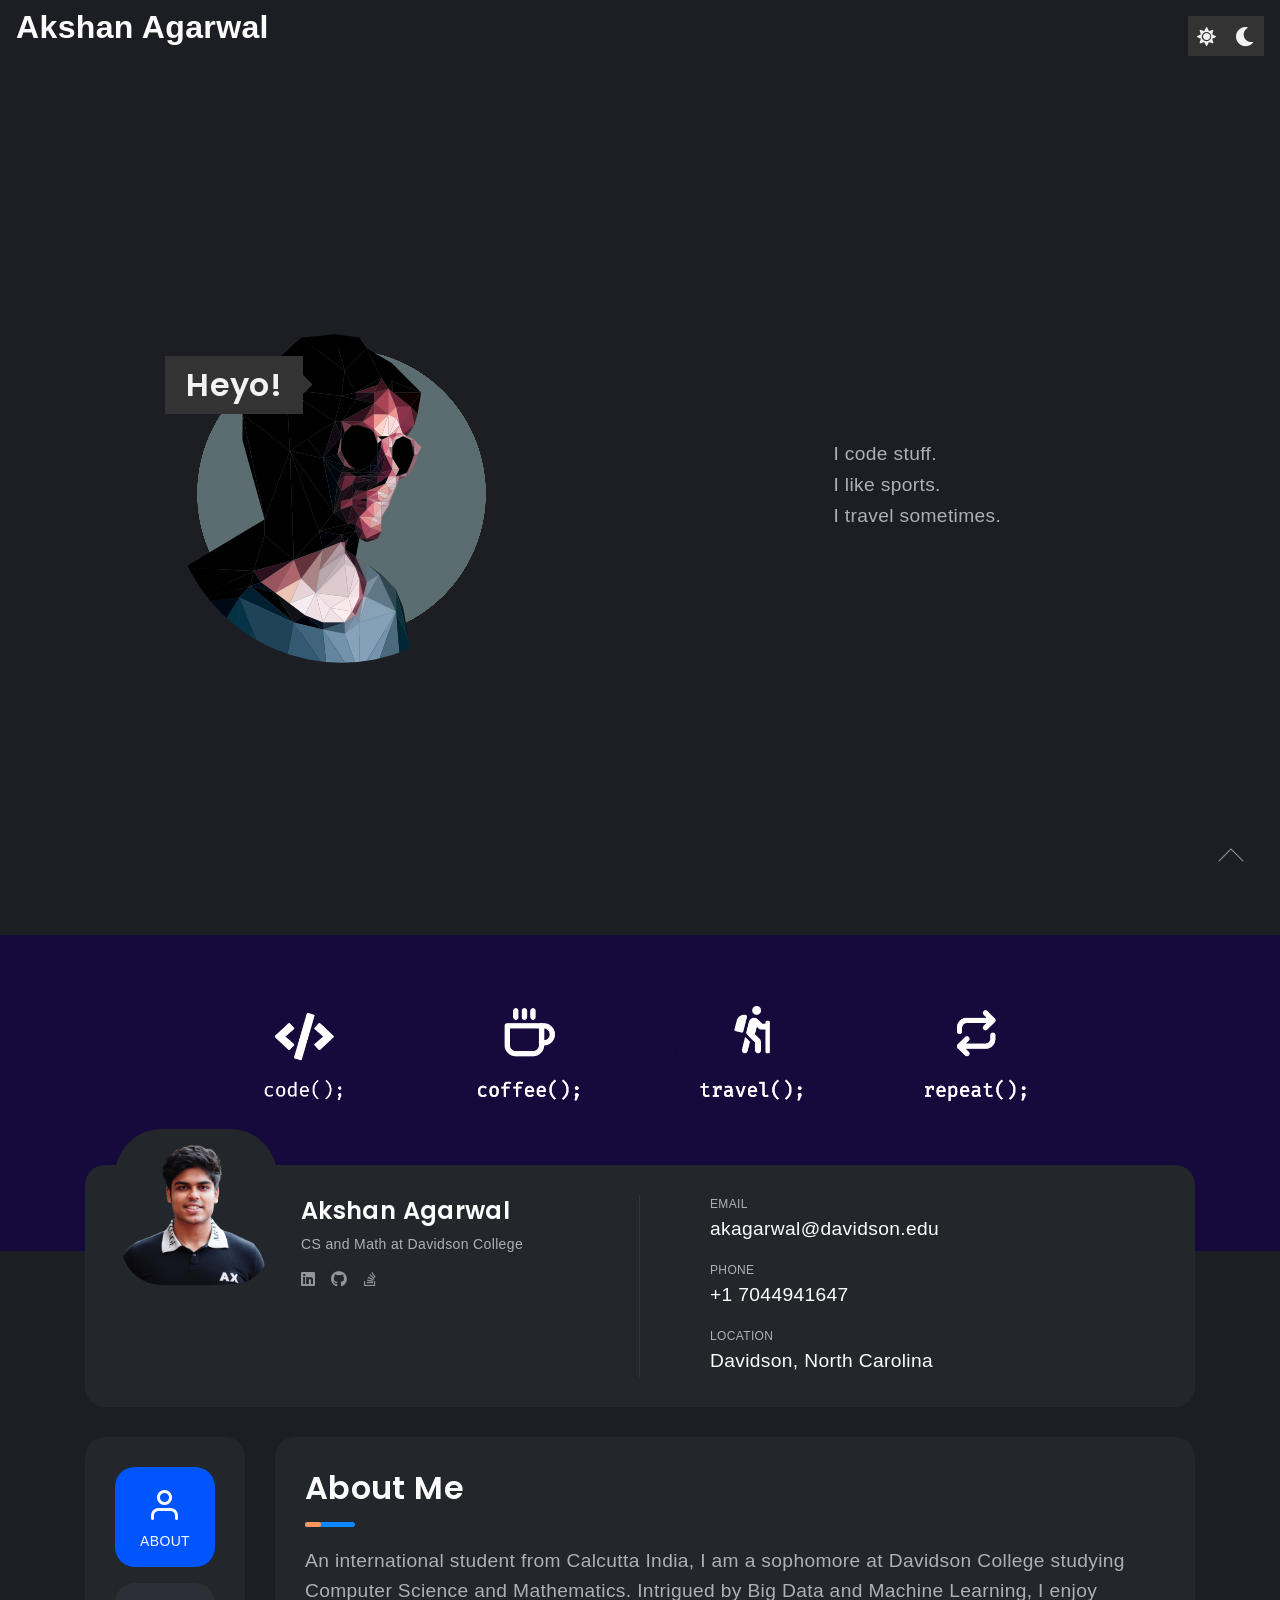
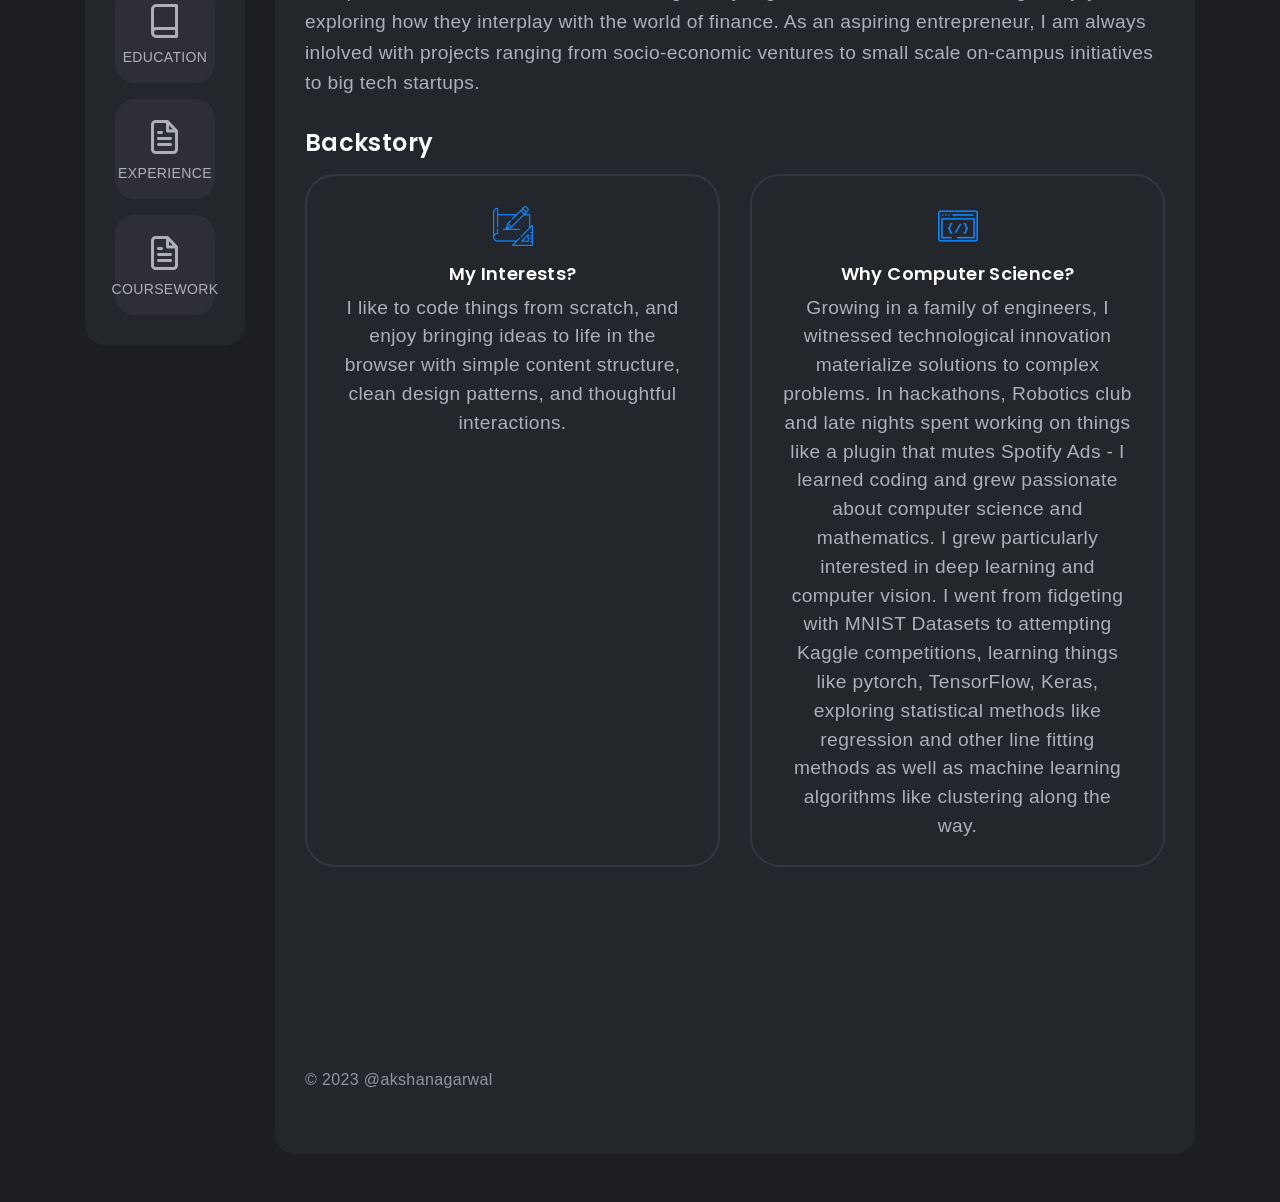
==== index.html @ 9bb59d80 "website" ====
<!DOCTYPE html>
<html lang="en">

<head>
	<!-- Meta Data -->
	<meta charset="UTF-8">
	<meta content="text/html; charset=UTF-8" http-equiv="Content-Type">
	<meta http-equiv="X-UA-Compatible" content="IE=edge,chrome=1">
	<meta name="viewport" content="width=device-width, initial-scale=1, shrink-to-fit=no">
	<meta name="author" content="akshan" />
	<meta name="description" content="Akshan Agarwal"> 
	
	<!-- Twitter Cards -->
	<meta name="twitter:card" content="Akshan Agarwal">
	<!-- <meta name="twitter:image" content="assets/img/logo/logo.png"> -->
	<meta name="twitter:title" content="Akshan Agarwal">
	<meta name="twitter:site" content="@akshan">
	<meta name="twitter:creator" content="@akshan"> 
	
	<!-- Open Graph data -->
	<!-- <meta property="og:locale" content="en_US">
	<meta property="og:type" content="Portfolio">
	<meta property="og:title" content="Nayeem Hossain - Full Stack Software Engineer - Laravel | ReactJs | React Native">
	<meta property="og:url" content="https://nayeemdev.github.io/">
	<meta property="og:site_name" content="Md Nayeem Hossain">
	<meta property="og:image" content="assets/img/logo/logo.png">
	 -->

	<!-- Title -->
	<title>Akshan Agarwal</title>

	<!-- Favicons -->
	<link rel="apple-touch-icon" sizes="180x180" href="assets/img/favicons/apple-touch-icon.png">
	<link rel="icon" type="image/png" sizes="32x32" href="assets/img/favicons/favicon-32x32.png">
	<link rel="icon" type="image/png" sizes="16x16" href="assets/img/favicons/favicon-16x16.png">
	<link rel="manifest" href="assets/img/favicons/site.webmanifest">
	<link rel="mask-icon" href="assets/img/favicons/safari-pinned-tab.svg" color="#5bbad5">

	<!-- Styles -->
	<link rel="stylesheet" type="text/css" href="assets/styles/style.css" />
	<link rel="stylesheet" href="https://cdnjs.cloudflare.com/ajax/libs/font-awesome/5.8.0/css/all.min.css">
	<link rel="stylesheet" type="text/css" href="//fonts.googleapis.com/css?family=Abril+Fatface" />
</head>

<body>

	<!-- Preloader -->
	<div class="preloader">
		<div class="preloader__wrap">
			<div class="circle-pulse">
				<div class="circle-pulse__1"></div>
				<div class="circle-pulse__2"></div>
			</div>
			<div class="preloader__progress"><span></span></div>
		</div>
	</div>

	<main class="main">
		<!-- Dark/Light Toggle -->
		<div class="dark-light m-3">
			<div class="btn-group" role="group">
				<button data-toggle="tooltip" title="Switch to Light Mode" type="button" class="togglebtn toggle-btn light"><i class="fas fa-sun"></i></button>
				<button data-toggle="tooltip" title="Switch to Dark Mode" type="button" class="togglebtn toggle-btn dark"><i class="fas fa-moon"></i></button>
			  </div>
		</div>
		<div>
		<a href="#content" class="skiplink">skip to content</a>
            <a href="/" class="main-header__title">
                <h1 class="main-header__h1">Akshan Agarwal</h1>
            </a>
		</div>

		<header class="presentation__head">
			
			<div class="presentation__image">
			<h2 class="is--fancyfont presentation__greeting">Heyo!</h2>
				<svg viewBox="0 0 1682 1671" xmlns="http://www.w3.org/2000/svg" id="profile">
					<defs></defs>
					<defs>
						<clipPath id="clip-path">
							<circle cx="840.8" cy="828.8" fill="none" r="840.8"></circle>
						</clipPath></defs><g clip-path="url(#clip-path)">
							<path d="M805 51l123 16 36 53-159-69zM805 51l159 69-108 111-51-180z"></path><path d="M805 51L640 68l216 163-51-180zM856 231l54 106 54-217-108 111zM910 337l126-72-72-145-54 217z"></path><path d="M1036 265l53-72-125-73 72 145zM1036 265l53 17v-89l-53 72zM1089 282l-17 37-36-54 53 17z"></path><path d="M1072 319l21 18-4-55-17 37z" fill="#160000"></path><path d="M1093 337h140l-144-55 4 55z"></path><path d="M1233 337l-144-144v89l144 55z"></path><path d="M1233 337l-52 71-88-71h140z" fill="#100"></path><path d="M1181 408l34 36 18-107-52 71z" fill="#0c0000"></path><path d="M1036 265l-35 72 71-18-36-54z" fill="#3a161e"></path><path d="M1036 265l-17 36-109 36 126-72z" class="cls-7"></path><path d="M1019 301l-18 36h-91l109-36z" fill="#4c1b29"></path><path d="M1001 337l-87 36-4-36h91z" fill="#1d0a15"></path><path d="M914 373l87 18v-54l-87 36z" fill="#160911"></path><path d="M1001 391l71-72-71 18v54z" fill="#622230"></path><path d="M1001 391l71-72v127l-71-55z" fill="#a94356"></path><path d="M1072 319v127l37-38-37-89z" fill="#cd606e"></path><path d="M1072 319l37 89h72l-109-89z" fill="#6a2336"></path><path d="M1181 408l18 91 16-55-34-36z" fill="#461e28"></path><path d="M1181 408l-54 91h72l-18-91z" fill="#853246"></path><path d="M1181 408h-72l18 91 54-91z" fill="#8d3248"></path><path d="M1109 408v56l18 35-18-91z" fill="#f19c9d"></path><path d="M1109 408l-37 38 37 18v-56z" fill="#f49491"></path><path d="M1001 391l-87-18-74 107 161-89zM914 373l-74-18 70-18 4 36z"></path><path d="M910 337l-54-106-16 124 70-18zM914 373l-74-18v125l74-107zM840 355l-32 126 32-1V355z"></path><path d="M808 481l32 72v-73l-32 1z" fill="#05060c"></path><path d="M640 68l-71 253 287-90L640 68zM569 321l287-90-16 124-271-34z"></path><path d="M569 321l271 34-32 126-239-160z"></path><path d="M569 321l17 304 222-144-239-160zM569 321l-180-20L640 68l-71 253z"></path><path d="M569 321L353 445l36-144 180 20zM569 321L353 445l233 180-17-304zM586 625l163 36-76-93-87 57z"></path><path d="M749 661l-76-93 135-87-59 180z"></path><path d="M749 661l91-108-32-72-59 180z" fill="#120913"></path><path d="M749 661l71-18 20-90-91 108z" class="cls-22"></path><path d="M353 445l108 518 125-338-233-180z"></path><path d="M353 445l-1 127 109 391-108-518zM586 625l-125 416v-78l125-338zM586 625l19 538-144-122 125-416z"></path><path d="M586 625l144 396-125 142-19-538z"></path><path d="M586 625l216 306-72 90-144-396z"></path><path d="M586 625l216 306-53-270-163-36z"></path><path d="M749 661l53 270 18-146-71-124z" fill="#00070c"></path><path d="M749 661l71 124 20-53-91-71z" fill="#00070d"></path><path d="M749 661l91 71 14-35-105-36z" fill="#00050a"></path><path d="M749 661l105 36-34-54-71 18z" fill="#00030a"></path><path d="M461 1041L64 1201l397-238v78zM461 1041L64 1201l343 16 54-176z"></path><path d="M461 1041l144 122-198 54 54-176zM407 1217L64 1381v-180l343 16z"></path><path d="M802 931l70 53-35-71-35 18z" fill="#0a0a10"></path><path d="M802 931l70 53-142 37 72-90z"></path><path d="M730 1021l110 18 32-55-142 37z" class="cls-7"></path><path d="M840 1039l-91 71-19-89 110 18z" fill="#000105"></path><path d="M749 1110l-19-89-125 142 144-53z" class="cls-22"></path><path d="M749 1110l88-34 3-37-91 71z" fill="#160a13"></path><path d="M837 1076l19-1-16-36-3 37z" fill="#150912"></path><path d="M856 1075l18-18-34-18 16 36z" fill="#00030c"></path><path d="M874 1057l36-36-70 18 34 18z" class="cls-32"></path><path d="M840 1039l70-18-38-37-32 55z" class="cls-32"></path><path d="M874 1057l-17 53-1-35 18-18z" fill="#421928"></path><path d="M874 1057l-17 53 71-53h-54zM874 1057l36-36 18 36h-54z" class="cls-34"></path><path d="M928 1057l-17 90-54-37 71-53z" class="cls-22"></path><path d="M802 931l91-144-54 36-37 108z" fill="#1f0f18"></path><path d="M802 931l37-108-19-38-18 146z" fill="#0e0d11"></path><path d="M802 931l36-57-1 39-35 18z" fill="#1b0f17"></path><path d="M1001 391l-54 90-107-1 161-89z" fill="#2f121d"></path><path d="M1001 391l71 55-72-1 1-54z" fill="#8b3446"></path><path d="M1001 391l-1 54-53 36 54-90z" fill="#6b2936"></path><path d="M947 481l-107-1 52 19 55-18z" fill="#4f1a29"></path><path d="M947 481l53 36v-72l-53 36z" fill="#bb5063"></path><path d="M1000 445l72 1-72 71v-72z" fill="#f49a95"></path><path d="M1072 446l37 18-36 89-1-107z" fill="#fddad5"></path><path d="M1072 446l1 107h-36l35-107z" fill="#fde3e2"></path><path d="M1072 446l-35 107-37-36 72-71z" fill="#fdd2c9"></path><path d="M1109 464l-36 89 54-54-18-35z" fill="#fde0e3"></path><path d="M1127 499l17 43-36-6 19-37z" fill="#f7c0c1"></path><path d="M1127 499l-19 37-35 17 54-54z" fill="#efadb6"></path><path d="M1127 499l17 43 55-43h-72z" fill="#7f2b44"></path><path d="M1199 499l-36 54-19-11 55-43z" fill="#501f2c"></path><path d="M1108 536l36 6-36 11v-17z" fill="#d77785"></path><path d="M1108 536v17h-35l35-17z" fill="#ac3f5d"></path><path d="M1108 553h55l-19-11-36 11z" fill="#e7a7ae"></path><path d="M1163 553l16 17-35-17h19z" fill="#c08490"></path><path d="M1144 553l-35 18-1-18h36z" fill="#e6bcc1"></path><path d="M1108 553l-18 18h19l-1-18z" fill="#ecacb7"></path><path d="M1108 553l-18 18-17-18h35z" fill="#cc5473"></path><path d="M1073 553v53l17-35-17-18z" fill="#eeb1ba"></path><path d="M1073 553v53l-36-35 36-18z" fill="#d78b94"></path><path d="M1073 553h-36v18l36-18zM1037 553v18l-19-18h19z" class="cls-61"></path><path d="M1037 553h-19l-18-36 37 36z" fill="#de818d"></path><path d="M1018 553l-18-18v-18l18 36z" fill="#bc566b"></path><path d="M1018 553v36l-18-54 18 18z" fill="#994657"></path><path d="M1000 535v-18h-18l18 18z" fill="#883045"></path><path d="M982 517l-35-36 53 36h-18z" fill="#a73d57"></path><path d="M982 517l-54-18 19-18 35 36z" fill="#6d273a"></path><path d="M947 481l-55 18h36l19-18z" fill="#632334"></path><path d="M892 499l-36 37-16-56 52 19z" fill="#713845"></path><path d="M840 480l16 56-16 17v-73z" class="cls-70"></path><path d="M840 553l-2 71-18 19 20-90z" fill="#7a4f5b"></path><path d="M840 553l16-17-17 52 1-35z" class="cls-70"></path><path d="M838 624l18 37-36-18 18-19z" fill="#4b2b38"></path><path d="M856 661l-2 36-34-54 36 18z" fill="#51303b"></path><path d="M856 661l-2 36 39 18-37-54z" fill="#7f424e"></path><path d="M893 715h55l-37 18-18-18z" fill="#0c0711"></path><path d="M893 715h16l-30-20 14 20z" fill="#421f27"></path><path d="M893 715l-53 17 14-35 39 18z" fill="#0d0911"></path><path d="M840 732l71 1-18-18-53 17z" class="cls-34"></path><path d="M948 715l34 18h-71l37-18z" class="cls-78"></path><path d="M948 715l34-18v36l-34-18z" class="cls-78"></path><path d="M982 733l36-35-36-1v36z" fill="#00050f"></path><path d="M982 697l36-54v55l-36-1z" fill="#00050d"></path><path d="M1018 643l18-35-18 90v-55z" fill="#1b0d1a"></path><path d="M1018 643v-54l18 19-18 35z" class="cls-82"></path><path d="M1036 608l1-37-19 18 18 19z" class="cls-82"></path><path d="M1018 589l19-18-19-18v36z" fill="#e3b6bb"></path><path d="M1037 571l18 73-19-36 1-37z" fill="#9a3456"></path><path d="M1037 571l36 35-18 38-18-73z" fill="#de7186"></path><path d="M1055 644l-19-36-18 90 37-54z" fill="#321124"></path><path d="M1073 606l18 2-1-37-17 35z" fill="#f4d5da"></path><path d="M1091 608l18-37h-19l1 37z" fill="#bf9ea4"></path><path d="M1091 608v53l-18-55 18 2z" fill="#95757b"></path><path d="M1073 606l18 55-36-17 18-38z" fill="#ec9da6"></path><path d="M1055 644l36 17-1 55-35-72z" fill="#c65a75"></path><path d="M1055 644l35 72-54 17 19-89z" fill="#401228"></path><path d="M1055 644l-37 54 18 35 19-89z" fill="#1a0d1a"></path><path d="M1018 698l18 35h-54l36-35z" fill="#180d1a"></path><path d="M1091 661l35 55h-36l1-55z" fill="#deacac"></path><path d="M1126 716l-18 34-18-34h36z" fill="#ca9fa2"></path><path d="M1090 716l18 34h-36l18-34z" fill="#ce697e"></path><path d="M1090 716l-18 34-36-17 54-17z" fill="#5e1a35"></path><path d="M1108 750l18 1 35-18-53 17z" fill="#5d3a41"></path><path d="M1126 751h36l-1-18-35 18z" fill="#ac7e88"></path><path d="M1126 751l-18 54v-55l18 1z" fill="#b88490"></path><path d="M1126 751l-6 18 42-18h-36z" fill="#7a4455"></path><path d="M1161 733l18-37-17 55-1-18z" fill="#844e5b"></path><path d="M1162 751l36-54-19-1-17 55z" fill="#986371"></path><path d="M1179 696l37-53-18 54-19-1z" fill="#9e6574"></path><path d="M1179 696l37-53h-18l-19 53z" fill="#985967"></path><path d="M1216 643l18-35-35-37 17 72z" fill="#b1808b"></path><path d="M1216 643h-18l1-72 17 72z" fill="#bf8591"></path><path d="M1198 643v-36l-19-37 19 73z" fill="#46272d"></path><path d="M1198 607l1-36-20-1 19 37z" fill="#a66472"></path><path d="M1179 570l20 1-36-18 16 17z" fill="#ca8f95"></path><path d="M1072 750l-54 1 18-18 36 17z" fill="#3e1127"></path><path d="M1036 733l-125 18-34-18h159z"></path><path d="M911 751h107l-36 18-71-18z" fill="#120c17"></path><path d="M911 751h107l18-18-125 18z" fill="#1f0f1b"></path><path d="M877 733l-57 52 20-53 37 1z" fill="#28111d"></path><path d="M857 751h54l-34-18-20 18z" fill="#441827"></path><path d="M857 751l36 36 18-36h-54z" fill="#70273b"></path><path d="M857 751l36 36-54 36 18-72z" fill="#672635"></path><path d="M857 751l-18 72-19-38 37-34z" fill="#381621"></path><path d="M893 787l89-18-71-18-18 36z" fill="#30121f"></path><path d="M893 787l18 34 71-52-89 18z" fill="#110a12"></path><path d="M911 821l-18-34v72l18-38z" fill="#0f0911"></path><path d="M893 787v72l-55 15 55-87z" fill="#1b0c16"></path><path d="M893 859l72-36-54-2-18 38z" fill="#441d26"></path><path d="M911 821l54 2 17-54-71 52z" fill="#0c0a10"></path><path d="M982 769l36 18-53 36 17-54z" fill="#180d16"></path><path d="M982 769l36-18v36l-36-18z" fill="#160c17"></path><path d="M1018 751v36l54-37-54 1z" fill="#591b34"></path><path d="M1072 750h36l-53 37 17-37z" fill="#e7b5ba"></path><path d="M1072 750l-54 37h37l17-37zM1055 787l-90 36 53-36h37z" class="cls-130"></path><path d="M1055 787h53v-37l-53 37z" fill="#e3ccd0"></path><path d="M1055 787l17 18 36-18h-53z" fill="#e2c2c2"></path><path d="M1072 805l36-18v18h-36z" fill="#d5bcc2"></path><path d="M1072 805l-54 18 37-36 17 18z" fill="#ebab9f"></path><path d="M1018 823h-53l90-36-37 36z" fill="#ae5b63"></path><path d="M1108 805l-35 71-18-17 53-54z" fill="#ccacad"></path><path d="M1108 805l-35 89v-18l35-71z" fill="#a57680"></path><path d="M1108 805l-19 19-17-19h36z" fill="#d4b8bc"></path><path d="M1089 824l-17 18v-37l17 19z" fill="#ce8b8f"></path><path d="M1072 842l-54-19 54-18v37z" fill="#e2a6a2"></path><path d="M1072 842l-54-19v18l54 1z" fill="#ecd3d2"></path><path d="M1072 842l-17 17-37-18 54 1z" fill="#e3c4c2"></path><path d="M1018 841v18h37l-37-18z" fill="#e29d9d"></path><path d="M1018 841l-53 18 53-36v18z" fill="#d46d7d"></path><path d="M1018 841l-53 18h53v-18z" fill="#c04d6a"></path><path d="M1018 823l-53 36v-36h53z" fill="#9d3c51"></path><path d="M965 859h-72l72-36v36z" fill="#632434"></path><path d="M965 859l-1 18h36l-35-18z" fill="#a3465f"></path><path d="M964 877l-71-18v36l71-18z" fill="#4d192a"></path><path d="M964 877l-45-11 46-7-1 18z" fill="#160513"></path><path d="M965 859l-46 7-26-7h72z" fill="#4f1a2b"></path><path d="M1055 859l18 17h-37l19-17z" fill="#d5a8a6"></path><path d="M1036 876l-18-17h37l-19 17z" fill="#dea4a4"></path><path d="M1036 876l-71-17h53l18 17z" fill="#c1617b"></path><path d="M1000 877l36-1 1 19-37-18z" fill="#e3cdd0"></path><path d="M1000 877l36-1-71-17 35 18z" fill="#d08793"></path><path d="M1037 895l36-19h-37l1 19z" fill="#d4bcc1"></path><path d="M1037 895l36-1v-18l-36 19z" fill="#c9aeb5"></path><path d="M893 859v36l-56 18 56-54z" fill="#873446"></path><path d="M893 859l-55 15-1 39 56-54z" fill="#6c2739"></path><path d="M837 913l35 71 21-89-56 18z" fill="#1f0e18"></path><path d="M893 895l71 19v-37l-71 18z" fill="#3b1223"></path><path d="M964 914l36-37h-36v37z" fill="#a1405a"></path><path d="M964 914l37 36-1-73-36 37z" fill="#e18189"></path><path d="M1000 877l37 18-36 55-1-73z" fill="#e7aba7"></path><path d="M1037 895v56l36-57-36 1z" fill="#c2a2a8"></path><path d="M1037 895v56l-36-1 36-55z" fill="#ddbcbb"></path><path d="M1001 950l36 1-1 34-35-35z" fill="#cba8ae"></path><path d="M1036 985l-54-18 19-17 35 35z" fill="#e1c4c9"></path><path d="M1001 950l-37-36-36 36h73z" fill="#cc6472"></path><path d="M928 950l36-36-71-19 35 55z" fill="#4c1a29"></path><path d="M928 950l-56 34 21-89 35 55z" fill="#28111b"></path><path d="M928 950l-18 38-38-4 56-34z" fill="#2d111f"></path><path d="M928 950l54 17 19-17h-73z" fill="#ea9d99"></path><path d="M928 950l54 55v-38l-54-17z" fill="#e78e90"></path><path d="M982 1005v-38l54 18-54 20z" fill="#dea3a1"></path><path d="M982 1005l54 17v-37l-54 20z" fill="#ba7176"></path><path d="M982 1005l54 17-72 35 18-52z" fill="#ad5062"></path><path d="M982 1005l-35 16-19-71 54 55z" fill="#ad465d"></path><path d="M947 1021l-19-71-18 38 37 33z" fill="#5f2034"></path><path d="M947 1021h-37v-33l37 33z" fill="#2f111f"></path><path d="M910 1021v-33l-38-4 38 37z"></path><path d="M910 1021h37l-19 36-18-36z" fill="#280f1b"></path><path d="M928 1057h36l-17-36-19 36z" fill="#501d2d"></path><path d="M964 1057l18-52-35 16 17 36z" fill="#a6455a"></path><path d="M964 1057h55l17-35-72 35z" fill="#4f1e2c"></path><path d="M964 1057v18l55-18h-55z" fill="#32111f"></path><path d="M964 1057v18l-36-18h36z" fill="#1f0a18"></path><path d="M857 1110l-20-34 19-1 1 35z" fill="#985863"></path><path d="M749 1110l-36 216-72-72 108-144z" fill="#ab8586"></path><path d="M749 1110l-108 144-36-91 144-53z" fill="#64323d"></path><path d="M407 1217l198-54-162 110-36-56z" fill="#2a111d"></path><path d="M443 1273l72 53 90-163-162 110z" fill="#98555e"></path><path d="M515 1326l90-163 36 91-126 72z" fill="#ae656c"></path><path d="M515 1326l69 52 57-124-126 72z" fill="#edc3b6"></path><path d="M584 1378l129-52-72-72-57 124z" fill="#e7d3d5"></path><path d="M584 1378l129-52-53 109-76-57z" fill="#f4ecee"></path><path d="M713 1326l19-112 124-85-143 197z" fill="#baa7ae"></path><path d="M732 1214l105-138-88 34-17 104z" fill="#8d676a"></path><path d="M732 1214l105-138 20 34-125 104z" fill="#b0999f"></path><path d="M732 1214l125-104-1 19-124 85z" fill="#ad949e"></path><path d="M857 1110l53 91-54-72 1-19z" fill="#633d4c"></path><path d="M857 1110l53 91 1-54-54-37z" fill="#271220"></path><path d="M856 1129l54 72-53-19-1-53z" fill="#d4bdc4"></path><path d="M856 1129l1 53-144 144 143-197z" fill="#c3b1b9"></path><path d="M713 1326l161 19-17-163-144 144z" fill="#ddcacf"></path><path d="M874 1345l36-144-53-19 17 163z" fill="#e3d0d6"></path><path d="M874 1345l54-91-18-53-36 144z" fill="#edd7dd"></path><path d="M910 1201l1-54 54 126-55-72z" fill="#34232d"></path><path d="M910 1201l55 72-37-19-18-53z" fill="#5f2c3c"></path><path d="M928 1254l37 19-18 72-19-91z" fill="#54293a"></path><path d="M928 1254l19 91h-19v-91z" fill="#af6275"></path><path d="M928 1254v91h-54l54-91z" fill="#f3e0e3"></path><path d="M928 1345h19l-54 72 35-72z" fill="#b26a7d"></path><path d="M947 1345l-37 90-17-18 54-72z" fill="#874256"></path><path d="M893 1417l35-72h-54l19 72z" fill="#f9e6ea"></path><path d="M893 1417l-108-18 89-54 19 72z" fill="#fbe8ec"></path><path d="M785 1399l89-54-161-19 72 73z" fill="#f1e0e4"></path><path d="M785 1399l-36 72-36-145 72 73z" fill="#f5e7eb"></path><path d="M713 1326l36 145-89-36 53-109z" fill="#efdfe3"></path><path d="M749 1471h107l-71-72-36 72z" fill="#f1e1e6"></path><path d="M856 1471l37-54-108-18 71 72z" fill="#fcedef"></path><path d="M856 1471l54-36-17-18-37 54z" fill="#ba8892"></path><path d="M660 1435l-145-109 90 145 55-36z" fill="#0f1117"></path><path d="M515 1326l-124-35 52-18 72 53z" fill="#000c17"></path><path d="M443 1273l-36-56-16 74 52-18zM391 1291l214 180-90-145-124-35z"></path><path d="M391 1291l16-74-343 164 327-90z"></path><path d="M391 1291l-56 56-271 34 327-90z" class="cls-22"></path><path d="M335 1347l270 124-214-180-56 56z" fill="#002030"></path><path d="M605 1471l144 35-89-71-55 36z" fill="#000008"></path><path d="M660 1435l89 71v-35l-89-36z" fill="#051321"></path><path d="M749 1471h107l-107 35v-35z" fill="#1d2c3d"></path><path d="M856 1471l1 55-108-20 107-35z" fill="#3d5b6e"></path><path d="M856 1471l54-36-53 91-1-55z" fill="#73899d"></path><path d="M910 1435l18 36-71 55 53-91z" fill="#7a94ab"></path><path d="M910 1435l37-90-19 126-18-36z" fill="#8b8b9c"></path><path d="M947 1345h18l-37 126 19-126z" fill="#a3aec1"></path><path d="M965 1345v-72l-18 72h18z" fill="#868593"></path><path d="M965 1273v-91l-54-35 54 126z" fill="#5d6770"></path><path d="M965 1182l144 127-74-75-70-52z" fill="#0d2d33"></path><path d="M965 1182l60 54-60 37v-91z" fill="#5b7180"></path><path d="M1025 1236l-60 109v-72l60-37z" fill="#7c8fa1"></path><path d="M1025 1236l84 181-144-72 60-109z" fill="#607788"></path><path d="M1025 1236l84 181v-108l-84-73z" fill="#2d4650"></path><path d="M1109 1309l70 280-35-191-35-89z" fill="#001e24"></path><path d="M1109 1309l70 280-70-172v-108z" fill="#0d323b"></path><path d="M1109 1417l-181 54 37-126 144 72z" fill="#87a1b6"></path><path d="M857 1526l108 305-216-325 108 20z" fill="#7392ab"></path><path d="M857 1526l70 199 1-254-71 55z" fill="#87a3bb"></path><path d="M928 1471l181-54-182 308 1-254z" fill="#85a1ba"></path><path d="M1109 1417l-144 414-38-106 182-308z" fill="#7593ad"></path><path d="M1109 1417l-144 414h179l-35-414z" fill="#4b6a7d"></path><path d="M1109 1417l70 172-35 242-35-414z" fill="#012734"></path><path d="M1179 1589v242h-35l35-242z" fill="#001118"></path><path d="M965 1831l-216-325 18 199 198 126z" fill="#63859f"></path><path d="M767 1705l-162-234 144 35 18 199z" fill="#42657e"></path><path d="M767 1705l-162-234-73 360 235-126z" fill="#345972"></path><path d="M605 1471l-73 360-197-484 270 124z" fill="#1f4359"></path><path d="M335 1347l-91 484-16-308 107-176z" fill="#053244"></path><path d="M335 1347l-91 484 154-328-63-156z" fill="#063347"></path><path d="M398 1503l134 328H244l154-328z" fill="#0c384c"></path><path d="M228 1523l107-176-271 34 164 142z" fill="#000a17"></path><path d="M228 1523l16 308-180-450 164 142z" fill="#001120"></path><path d="M64 1381l180 450H64v-450z" fill="#00101a"></path><path d="M856 536l36-37h36l54 18 18 18 18 54v54l-36 54-34 18h-39l-30-20-23-34-18-37 1-36 17-52zM1144 553l35 17 19 73-19 53-18 37-53 17 18-34-35-55v-53l18-37 35-18z" class="cls-261"></path></g>
				</svg>
			</div>
			<ul class="presentation__list">
				<li class="presentation__list-entry">I code stuff.</li>
				<li class="presentation__list-entry">I like sports.</li>
				<li class="presentation__list-entry">I travel sometimes.</li></ul>
			</header>
		

		<!-- Header Image -->
		<div class="header-image">
			<div class="js-parallax" style="background-image: url(assets/img/header_bg_1x.png);"></div>
		</div>

		<div class="container gutter-top">
			<!-- Header -->
			<header class="header box">
				<div class="header__left">
					<div class="header__photo">
						<img class="header__photo-img" src="assets/img/headshot.png" alt="Akshan Agarwal">
					</div>
					<div class="header__base-info">
						<h4 class="title titl--h4">Akshan Agarwal</h4>
						<div class="status">CS and Math at Davidson College</div>
						<ul class="header__social">
							
							<li><a target="_blank" href="https://linkedin.com/in/nayeemdev"><i class="fab fa-linkedin"></i></a></li>
							<li><a target="_blank" href="https://github.com/nayeemdev"><i class="fab fa-github"></i></a></li>
							<!-- <li><a target="_blank" href="https://medium.com/@nayeemdev"><i class="fab fa-medium"></i></a></li> -->
							<li><a target="_blank" href="https://stackoverflow.com/users/9841556"><i class="fab fa-stack-overflow"></i></a></li>
							<!-- <li><a target="_blank" href="https://hackerrank.com/nayeemdev"><i class="fab fa-hackerrank"></i></a></li> -->
						</ul>
					</div>
				</div>
				<div class="header__right">
					<ul class="header__contact">
						<li><span class="overhead">Email</span>akagarwal@davidson.edu</li>
						<li><span class="overhead">Phone</span>+1 7044941647</li>
						<li><span class="overhead">Location</span>Davidson, North Carolina </li>

					</ul>
				</div>
			</header>
			
			<div class="row sticky-parent">
				<!-- Sidebar nav -->
				<aside class="col-12 col-md-12 col-lg-2">
					<div class="sidebar box sticky-column">
						<ul class="nav js-tabs">
							<li class="nav__item"><a class="active" href="#about-tab"><i class="icon-user"></i>About</a>
							</li>
							<li class="nav__item"><a href="#education-tab"><i class="icon-book"></i>Education</a></li>
							<li class="nav__item"><a href="#experiences-tab"><i class="icon-file-text"></i>Experience</a></li>
							<li class="nav__item"><a href="lab/lab-7-multiple-views-AkshanAgarwal7882/trails-skeleton/index.html"><i class="icon-file-text"></i>Coursework</a></li>
							<!-- <li class="nav__item"><a href="#works-tab"><i class="icon-codesandbox"></i>Works</a></li> -->
							<!-- <li class="nav__item"><a href="#blog-tab"><i class="icon-book-open"></i>Projects</a></li> -->
							<!-- <a href="about.html">Go to About Page</a> -->
						</ul>
					</div>
				</aside>

				<!-- Content -->
				<div class="col-12 col-md-12 col-lg-10">
					<div class="box box-content mb-5" id="content">

						<div class="content">
							<!-- ABOUT -->
							<div id="about-tab" class="tabcontent active">
								<div class="pb-0 pb-sm-2">
									<h1 class="title title--h1 first-title title__separate">About Me</h1>
									<p> 
										An international student from Calcutta India, I am a sophomore at Davidson College studying Computer Science and Mathematics. Intrigued by Big Data and Machine Learning, I enjoy exploring how they interplay with the world of finance. As an aspiring entrepreneur, I am always inlolved with projects ranging from socio-economic ventures to small scale on-campus initiatives to big tech startups.
									</p>
									<p></p>
									</p>
								</div>

								<!-- What -->
								<div class="mt-1">
									<h2 class="title title--h3">Backstory</h2>
									<div class="row">
										<!-- Case Item -->
										<div class="col-12 col-lg-6">
											<div class="case-item">
												<img class="case-item__icon"
													src="assets/icons/design.png"
													alt="" />
												<div>
													<h3 class="title title--h4">My Interests?</h3>
													<p class="case-item__caption">I like to code things from scratch, and enjoy bringing ideas to life in the browser with simple content structure, clean design patterns, and thoughtful interactions.</p>
												</div>
											</div>
										</div>

										<!-- Case Item -->
										<div class="col-12 col-lg-6">
											<div class="case-item">
												<img class="case-item__icon"
													src="assets/icons/development.png"
													alt="" />
												<div>
													<h3 class="title title--h4">Why Computer Science?</h3>
													<p class="case-item__caption"> Growing in a family of engineers, I witnessed technological innovation materialize solutions to complex problems. In hackathons, Robotics club and late nights spent working on things like a plugin that mutes Spotify Ads - I learned coding and grew passionate about computer science and mathematics. I grew particularly interested in deep learning and computer vision. I went from fidgeting with MNIST Datasets to attempting Kaggle competitions, learning things like pytorch, TensorFlow, Keras, exploring statistical methods like regression and other line fitting methods as well as machine learning algorithms like clustering along the way. </p>

													</div>
											</div>
										</div>

										<!-- Case Item -->
										<!-- <div class="col-12">
											<div class="case-item">
												<img class="case-item__icon"
													src="assets/icons/mobile.png"
													alt="" />
												<div>
													<h3 class="title title--h4">Mobile Apps</h3>
													<p class="case-item__caption">Design and developing Android and iOS application using React Native by writing well documented, secure and scalable code.</p>
												</div>
											</div>
										</div> -->
									</div>
								</div>

								<!-- Testimonials -->
								<!-- <div class="mt-2">
									<h2 class="title title--h3">Testimonials</h2>
									<div class="swiper-container js-carousel-review">
										<div class="swiper-wrapper">
											<div class="swiper-slide review-item">
												<svg class="avatar avatar--80" viewBox="0 0 84 84">
													<g class="avatar__hexagon">
														<image xlink:href="assets/img/avatar_male.png" height="100%"
															width="100%" />
													</g>
												</svg>
												<div class="review-item__textbox">
													<h4 class="title title--h5">Utsav Bhandari</h4>
													<p class="review-item__caption">
														He is the best developer that I have work with also he has a great mindset with his leadership skill. 
													</p>
												</div>
											</div>

											<div class="swiper-slide review-item">
												<svg class="avatar avatar--80" viewBox="0 0 84 84">
													<g class="avatar__hexagon">
														<image xlink:href="assets/img/avatar_male.png" height="100%"
															width="100%" />
													</g>
												</svg>
												<div class="review-item__textbox">
													<h4 class="title title--h5">Hsaasn Shuraf</h4>
													<p class="review-item__caption">
														Nayeem did a great job of following our direction on site development and managing our junior developer. We got just what we asked for and more. 	
													</p>
												</div>
											</div>

											<div class="swiper-slide review-item">
												<svg class="avatar avatar--80" viewBox="0 0 84 84">
													<g class="avatar__hexagon">
														<image xlink:href="assets/img/avatar_male.png" height="100%"
															width="100%" />
													</g>
												</svg>
												<div class="review-item__textbox">
													<h4 class="title title--h5">Muhammad Sohail</h4>
													<p class="review-item__caption">
														Nayeem is a pro deveoloper and friendly person. He completed our 5 projects before the deadline and saved our life.
													</p>
												</div>
											</div>
										</div>
										<div class="swiper-pagination"></div>
									</div>
								</div> -->

								<!-- Clients -->
								<!-- <div class="mt-4">
									<h2 class="title title--h3">Clients</h2>

									<div class="swiper-container js-carousel-clients">
										<div class="swiper-wrapper">
											<div class="swiper-slide">
												<a href="#"><img
														src="assets/img/doormeet.png"
														alt="Logo" /></a>
											</div>

											<div class="swiper-slide">
												<a href="#"><img
														src="assets/img/saneno.png"
														alt="Logo" /></a>
											</div>

											<div class="swiper-slide">
												<a href="#"><img
														src="assets/img/leelaam.png"
														alt="Logo" /></a>
											</div>

											<div class="swiper-slide">
												<a href="#"><img
														src="assets/img/sunbulahhome.png"
														alt="Logo" /></a>
											</div>
											<div class="swiper-slide">
												<a href="#"><img
														src="assets/img/doormeet.png"
														alt="Logo" /></a>
											</div>

											<div class="swiper-slide">
												<a href="#"><img
														src="assets/img/saneno.png"
														alt="Logo" /></a>
											</div>

											<div class="swiper-slide">
												<a href="#"><img
														src="assets/img/leelaam.png"
														alt="Logo" /></a>
											</div>

											<div class="swiper-slide">
												<a href="#"><img
														src="assets/img/sunbulahhome.png"
														alt="Logo" /></a>
											</div>
										</div>

										<div class="swiper-pagination"></div>
									</div>
								</div> -->
							</div>

							<!-- RESUME -->
							<div id="education-tab" class="tabcontent">
								<div class="pb-2">
									<h1 class="title title--h1 first-title title__separate"><img class="title-icon"
										src="assets/icons/education.png"
										alt="" /> Education</h1>
								</div>

								<!-- Experience -->
								<div class="row">
									<div class="col-12">
										<h2 class="title title--h3"> Davidson College</h2>
										<div class="timeline">
											<!-- Item -->
											<article class="timeline__item">
												<h5 class="title title--h5 timeline__title">B.Sc. in Computer Science and Mathematics</h5>
												<span class="timeline__period"><b>GPA: 3.97 | SAT:1570 | 2026</b></span> <br>
												<!-- <p class="timeline__description"> simply dummy text of the printing and typesetting industry. Lorem Ipsum has been the industry's standard dummy text ever since the 1500s, when an unknown printer took a galley of type and scrambled it to make.</p> -->
											</article>

											<!-- Item -->
											<!-- <article class="timeline__item">
												<h5 class="title title--h5 timeline__title"></h5>
												<span class="timeline__period">2015 — 2019</span><br>
												<span class="timeline__period">Diploma in Computer Technology</span> -->
												<!-- <p class="timeline__description"> simply dummy text of the printing and typesetting industry. Lorem Ipsum has been the industry's standard dummy text ever since the 1500s, when an unknown printer took a galley of type and scrambled it to make.</p> -->
											<!-- </article> -->

											<!-- Item -->
											<article class="timeline__item">
												<h5 class="title title--h5 timeline__title">Relevant Coursework</h5>
												<span class="timeline__period">Discrete Strucutres, Calculus 3, Data Strucutres, Applied Cryptography, Computer Graphics, Machine Reasoning, Introduction to Accounting</span>
												<!-- <p class="timeline__description"> simply dummy text of the printing and typesetting industry. Lorem Ipsum has been the industry's standard dummy text ever since the 1500s, when an unknown printer took a galley of type and scrambled it to make.</p> -->
											</article>
										</div>
									</div>

									<div class="col-12">
										<h2 class="title title--h3"><img class="title-icon"
												src="assets/icons/experience.png"
												alt="" /> External Coursework</h2>
										<div class="timeline">
											
											<!-- Item -->
											<article class="timeline__item">
												<h5 class="title title--h5 timeline__title">MIT 6.172 Performance Engineering of Software Systems</h5>
												<!-- <span class="timeline__period"></span><br>
												<span class="timeline__period"> </span> -->
<!-- 												<p class="timeline__description">Contrary to popular belief, Lorem Ipsum is not simply random text. It has roots in a piece of classical Latin literature from 45 BC, making it over 2000 years old.</p> -->
											</article>
											

											<!-- Item -->
											<!-- <article class="timeline__item">
												<h5 class="title title--h5 timeline__title">Software Engineer</h5>
												<span class="timeline__period">JAN 2020 — DEC 2021</span><br>
												<span class="timeline__period">At <b>TheBorak - Dhaka</b> </span>
<!-- 												<p class="timeline__description">Contrary to popular belief, Lorem Ipsum is not simply random text. It has roots in a piece of classical Latin literature from 45 BC, making it over 2000 years old.</p> -->
											<!-- </article> -->
											
											<!-- Item -->
											<article class="timeline__item">
												<h5 class="title title--h5 timeline__title">Crash Course on Full Stack Development by Angela Yu</h5>
												<!-- <span class="timeline__period"></span><br>
												<span class="timeline__period"> </span> -->
<!-- 												<p class="timeline__description">Contrary to popular belief, Lorem Ipsum is not simply random text. It has roots in a piece of classical Latin literature from 45 BC, making it over 2000 years old.</p> -->
											</article>

											<!-- Item -->
											<article class="timeline__item">
												<h5 class="title title--h5 timeline__title">Training the Street</h5>
												<span class="timeline__period">What's in the Bank ,  Corporate Valuation</span><br>
												<!-- <span class="timeline__period">At <b>Print Wizard - Dhaka</b> </span> -->
<!-- 												<p class="timeline__description">Contrary to popular belief, Lorem Ipsum is not simply random text. It has roots in a piece of classical Latin literature from 45 BC, making it over 2000 years old.</p> -->
											</article>
										</div>
									</div>
								</div>
								<div class="col-12">
									<h2 class="title title--h3"><img class="title-icon"
											src="assets/icons/experience.png"
											alt="" /> Don Bosco High School | Calcutta,  India</h2>
									<div class="timeline">
										<!-- Item -->
										<article class="timeline__item">
											<h5 class="title title--h5 timeline__title">Indian School Cetrificate - Science Stream</h5>
											<span class="timeline__period">ISC: 98.7% | Class Rank : 1</span><br>
											<!-- <span class="timeline__period"> </span> -->
<!-- 												<p class="timeline__description">Contrary to popular belief, Lorem Ipsum is not simply random text. It has roots in a piece of classical Latin literature from 45 BC, making it over 2000 years old.</p> -->
										</article>
										

									</div>
								</div>
										

								<!-- Skills -->
								<div class="row">
									<div class="col-12">
										<h2 class="title title--h3">My Skills</h2>
										<div class="box box__border">
											<!-- <div class="progress">
												<div class="progress-bar" role="progressbar" aria-valuenow="95"
													aria-valuemin="0" aria-valuemax="100">
													<div class="progress-text"><span>Web Design</span><span>95%</span>
													</div>
												</div>
												<div class="progress-text"><span>Web Design</span></div>
											</div>

											<div class="progress">
												<div class="progress-bar" role="progressbar" aria-valuenow="95"
													aria-valuemin="0" aria-valuemax="100">
													<div class="progress-text"><span>Web Development</span><span>95%</span></div>
												</div>
												<div class="progress-text"><span>Web Development</span></div>
											</div>

											<div class="progress">
												<div class="progress-bar" role="progressbar" aria-valuenow="80"
													aria-valuemin="0" aria-valuemax="100">
													<div class="progress-text"><span>Mobile Apps Development</span><span>80%</span>
													</div>
												</div>
												<div class="progress-text"><span>Mobile Apps Development</span></div>
											</div> -->
											<div>
												<span class="badge badge-primary">HTML</span>
												<span class="badge badge-primary">CSS</span>
												<span class="badge badge-primary">JS</span>
												<span class="badge badge-primary">Bootstrap</span>
												<span class="badge badge-primary">Jquery</span>
												<span class="badge badge-primary">ReactJs</span>
												<span class="badge badge-primary">VueJs</span>
												<span class="badge badge-primary">PHP</span>
												<span class="badge badge-primary">Laravel</span>
												<span class="badge badge-primary">Lumen</span>
												<span class="badge badge-primary">C</span>
												<span class="badge badge-primary">Python</span>
												<span class="badge badge-primary">MySQL</span>
												<span class="badge badge-primary">Apache</span>
												<span class="badge badge-primary">Nginx</span>
												<span class="badge badge-primary">AWS</span>
												<span class="badge badge-primary">Digital Ocean</span>
												<span class="badge badge-primary">Rest API</span>
												<span class="badge badge-primary">Git</span>
												<span class="badge badge-primary">Redis</span>
												<span class="badge badge-primary">Socket IO</span>
												<span class="badge badge-primary">CI-CD</span>
												<span class="badge badge-primary">Windows</span>
												<span class="badge badge-primary">Linux</span>
												<span class="badge badge-primary">MacOS</span>
												<span class="badge badge-primary">PHP Storm</span>
												<span class="badge badge-primary">VS Code</span>
												<span class="badge badge-primary">Leadership</span>
											</div>
										</div>
									</div>
								</div>
							</div>

							<!-- RESUME -->
							<div id="experiences-tab" class="tabcontent">
								<div class="pb-2">
									<h1 class="title title--h1 first-title title__separate"><img class="title-icon"
										src="assets/icons/education.png"
										alt="" /> Education</h1>
								</div>

								<!-- Experience -->
								<div class="row">
									<div class="col-12">
										<h2 class="title title--h3"> Davidson College</h2>
										<div class="timeline">
											<!-- Item -->
											<article class="timeline__item">
												<h5 class="title title--h5 timeline__title">B.Sc. in Computer Science and Mathematics</h5>
												<span class="timeline__period"><b>GPA: 3.97 | SAT:1570 | 2026</b></span> <br>
												<!-- <p class="timeline__description"> simply dummy text of the printing and typesetting industry. Lorem Ipsum has been the industry's standard dummy text ever since the 1500s, when an unknown printer took a galley of type and scrambled it to make.</p> -->
											</article>

											<!-- Item -->
											<!-- <article class="timeline__item">
												<h5 class="title title--h5 timeline__title"></h5>
												<span class="timeline__period">2015 — 2019</span><br>
												<span class="timeline__period">Diploma in Computer Technology</span> -->
												<!-- <p class="timeline__description"> simply dummy text of the printing and typesetting industry. Lorem Ipsum has been the industry's standard dummy text ever since the 1500s, when an unknown printer took a galley of type and scrambled it to make.</p> -->
											<!-- </article> -->

											<!-- Item -->
											<article class="timeline__item">
												<h5 class="title title--h5 timeline__title">Relevant Coursework</h5>
												<span class="timeline__period">Discrete Strucutres, Calculus 3, Data Strucutres, Applied Cryptography, Computer Graphics, Machine Reasoning, Introduction to Accounting</span>
												<!-- <p class="timeline__description"> simply dummy text of the printing and typesetting industry. Lorem Ipsum has been the industry's standard dummy text ever since the 1500s, when an unknown printer took a galley of type and scrambled it to make.</p> -->
											</article>
										</div>
									</div>

									<div class="col-12">
										<h2 class="title title--h3"><img class="title-icon"
												src="assets/icons/experience.png"
												alt="" /> External Coursework</h2>
										<div class="timeline">
											
											<!-- Item -->
											<article class="timeline__item">
												<h5 class="title title--h5 timeline__title">MIT 6.172 Performance Engineering of Software Systems</h5>
												<!-- <span class="timeline__period"></span><br>
												<span class="timeline__period"> </span> -->
<!-- 												<p class="timeline__description">Contrary to popular belief, Lorem Ipsum is not simply random text. It has roots in a piece of classical Latin literature from 45 BC, making it over 2000 years old.</p> -->
											</article>
											

											<!-- Item -->
											<!-- <article class="timeline__item">
												<h5 class="title title--h5 timeline__title">Software Engineer</h5>
												<span class="timeline__period">JAN 2020 — DEC 2021</span><br>
												<span class="timeline__period">At <b>TheBorak - Dhaka</b> </span>
<!-- 												<p class="timeline__description">Contrary to popular belief, Lorem Ipsum is not simply random text. It has roots in a piece of classical Latin literature from 45 BC, making it over 2000 years old.</p> -->
											<!-- </article> -->
											
											<!-- Item -->
											<article class="timeline__item">
												<h5 class="title title--h5 timeline__title">Crash Course on Full Stack Development by Angela Yu</h5>
												<!-- <span class="timeline__period"></span><br>
												<span class="timeline__period"> </span> -->
<!-- 												<p class="timeline__description">Contrary to popular belief, Lorem Ipsum is not simply random text. It has roots in a piece of classical Latin literature from 45 BC, making it over 2000 years old.</p> -->
											</article>

											<!-- Item -->
											<article class="timeline__item">
												<h5 class="title title--h5 timeline__title">Training the Street</h5>
												<span class="timeline__period">What's in the Bank ,  Corporate Valuation</span><br>
												<!-- <span class="timeline__period">At <b>Print Wizard - Dhaka</b> </span> -->
<!-- 												<p class="timeline__description">Contrary to popular belief, Lorem Ipsum is not simply random text. It has roots in a piece of classical Latin literature from 45 BC, making it over 2000 years old.</p> -->
											</article>
										</div>
									</div>
								</div>
								<div class="col-12">
									<h2 class="title title--h3"><img class="title-icon"
											src="assets/icons/experience.png"
											alt="" /> Don Bosco High School | Calcutta,  India</h2>
									<div class="timeline">
										<!-- Item -->
										<article class="timeline__item">
											<h5 class="title title--h5 timeline__title">Indian School Cetrificate - Science Stream</h5>
											<span class="timeline__period">ISC: 98.7% | Class Rank : 1</span><br>
											<!-- <span class="timeline__period"> </span> -->
<!-- 												<p class="timeline__description">Contrary to popular belief, Lorem Ipsum is not simply random text. It has roots in a piece of classical Latin literature from 45 BC, making it over 2000 years old.</p> -->
										</article>
										

									</div>
								</div>
										


							<!-- WORKS -->
							<div id="works-tab" class="tabcontent">
								<div class="pb-2">
									<h1 class="title title--h1 first-title title__separate">Portfolio</h1>
								</div>

								<!-- Filter -->
								<div class="select">
									<span class="placeholder">Select category</span>
									<ul class="filter">
										<li class="filter__item">Category</li>
										<li class="filter__item active" data-filter="*"><a class="filter__link active"
												href="#filter">All</a></li>
										<li class="filter__item" data-filter=".web-development"><a class="filter__link"
												href="#filter">Web Development</a></li>
										<li class="filter__item" data-filter=".web-design"><a class="filter__link"
												href="#filter">Web Design</a></li>
										<li class="filter__item" data-filter=".mobile-apps"><a class="filter__link"
												href="#filter">Mobile APPs Development</a></li>
									</ul>
									<input type="hidden" name="changemetoo" />
								</div>

								<!-- Gallery -->
								<div class="gallery-grid js-grid-row js-filter-container">
									<div class="gutter-sizer"></div>
									<!-- Item 1 -->
									<figure class="gallery-grid__item web-development">
										<div class="gallery-grid__image-wrap">
											<img class="gallery-grid__image cover lazyload"
												src="assets/img/header_bg_1x.png" data-zoom alt="" />
										</div>
										<figcaption class="gallery-grid__caption">
											<h4 class="title title--h6 gallery-grid__title">Half Avocado</h4>
											<span class="gallery-grid__category">Web Development</span>
										</figcaption>
									</figure>

									<!-- Item 2 -->
									<figure class="gallery-grid__item web-development">
										<div class="gallery-grid__image-wrap">
											<img class="gallery-grid__image cover lazyload"
												src="assets/img/header_bg_1x.png" data-zoom alt="" />
										</div>
										<figcaption class="gallery-grid__caption">
											<h4 class="title title--h6 gallery-grid__title">Pink Flamingo</h4>
											<span class="gallery-grid__category">Web Development</span>
										</figcaption>
									</figure>

									<!-- Item 3 -->
									<figure class="gallery-grid__item web-design">
										<div class="gallery-grid__image-wrap">
											<img class="gallery-grid__image cover lazyload"
												src="assets/img/header_bg_1x.png" data-zoom alt="" />
										</div>
										<figcaption class="gallery-grid__caption">
											<h4 class="title title--h6 gallery-grid__title">Abstract</h4>
											<span class="gallery-grid__category">Web Design</span>
										</figcaption>
									</figure>

									<!-- Item 4 -->
									<figure class="gallery-grid__item web-design">
										<div class="gallery-grid__image-wrap">
											<img class="gallery-grid__image cover lazyload"
												src="assets/img/header_bg_1x.png" data-zoom alt="" />
										</div>
										<figcaption class="gallery-grid__caption">
											<h4 class="title title--h6 gallery-grid__title">Abstract #2</h4>
											<span class="gallery-grid__category">Web Design</span>
										</figcaption>
									</figure>

									<!-- Item 5 -->
									<figure class="gallery-grid__item web-design">
										<div class="gallery-grid__image-wrap">
											<img class="gallery-grid__image cover lazyload"
												src="assets/img/header_bg_1x.png" data-zoom alt="" />
										</div>
										<figcaption class="gallery-grid__caption">
											<h4 class="title title--h6 gallery-grid__title">Abstract #3</h4>
											<span class="gallery-grid__category">Web Design</span>
										</figcaption>
									</figure>

									<!-- Item 6 -->
									<figure class="gallery-grid__item mobile-apps">
										<div class="gallery-grid__image-wrap">
											<img class="gallery-grid__image cover lazyload"
												src="assets/img/header_bg_1x.png" data-zoom alt="" />
										</div>
										<figcaption class="gallery-grid__caption">
											<h4 class="title title--h6 gallery-grid__title">Golden Gate</h4>
											<span class="gallery-grid__category">Mobile Apps</span>
										</figcaption>
									</figure>

									<!-- Item 7 -->
									<figure class="gallery-grid__item web-development">
										<div class="gallery-grid__image-wrap">
											<img class="gallery-grid__image cover lazyload"
												src="assets/img/header_bg_1x.png" data-zoom alt="" />
										</div>
										<figcaption class="gallery-grid__caption">
											<h4 class="title title--h6 gallery-grid__title">Peach</h4>
											<span class="gallery-grid__category">Web Development</span>
										</figcaption>
									</figure>

									<!-- Item 8 -->
									<figure class="gallery-grid__item web-design">
										<div class="gallery-grid__image-wrap">
											<img class="gallery-grid__image cover lazyload"
												src="assets/img/header_bg_1x.png" data-zoom alt="" />
										</div>
										<figcaption class="gallery-grid__caption">
											<h4 class="title title--h6 gallery-grid__title">Abstract #4</h4>
											<span class="gallery-grid__category">Web Design</span>
										</figcaption>
									</figure>

									<!-- Item 9 -->
									<figure class="gallery-grid__item mobile-apps">
										<div class="gallery-grid__image-wrap">
											<img class="gallery-grid__image cover lazyload"
												src="assets/img/header_bg_1x.png" data-zoom alt="" />
										</div>
										<figcaption class="gallery-grid__caption">
											<h4 class="title title--h6 gallery-grid__title">Hedgehog</h4>
											<span class="gallery-grid__category">Mobile Apps</span>
										</figcaption>
									</figure>
								</div><!-- Gallery End -->
							</div>

							<!-- BLOG -->
							<div id="blog-tab" class="tabcontent">
								<div class="pb-2">
									<h1 class="title title--h1 first-title title__separate">Blog</h1>
								</div>

								<!-- News -->
								<div class="news-grid">
									<!-- Post -->
									<article class="news-item box">
										<div class="news-item__image-wrap overlay overlay--45">
											<div class="news-item__date">Jun<span>2020</span></div>
											<a class="news-item__link" target="_blank" href="https://medium.com/%E0%A6%AA%E0%A7%8D%E0%A6%B0%E0%A7%8B%E0%A6%97%E0%A7%8D%E0%A6%B0%E0%A6%BE%E0%A6%AE%E0%A6%BF%E0%A6%82-%E0%A6%AA%E0%A6%BE%E0%A6%A4%E0%A6%BE/php-%E0%A6%A4%E0%A7%87-%E0%A6%A6%E0%A7%81%E0%A6%9F%E0%A6%BF-%E0%A6%B8%E0%A6%BF%E0%A6%95%E0%A6%BF%E0%A6%89%E0%A6%B0%E0%A6%BF%E0%A6%9F%E0%A6%BF-%E0%A6%AE%E0%A7%87%E0%A6%87%E0%A6%A8%E0%A6%9F%E0%A7%87%E0%A6%87%E0%A6%A8-%E0%A6%95%E0%A6%B0%E0%A6%BE%E0%A6%B0-%E0%A6%AA%E0%A6%A6%E0%A7%8D%E0%A6%A7%E0%A6%A4%E0%A6%BF-ac4016cc11e0"></a>
											<img class="cover lazyload" src="assets/img/blog_1.png" alt="PHP তে দুটি সিকিউরিটি মেইনটেইন করার পদ্ধতি" />
										</div>
										<div class="news-item__caption">
											<h2 class="title title--h4">PHP তে দুটি সিকিউরিটি মেইনটেইন করার পদ্ধতি</h2>
											<p>আজ আমরা WEB এর সবথেকে বড় এবং প্রচলিত দুটি সিকিউরিটি দুর্বলতা নিয়ে আলোচনা করবো। আপনারা যারা....</p>
										</div>
									</article>

									<!-- Post -->
									<article class="news-item box">
										<div class="news-item__image-wrap overlay overlay--45">
											<div class="news-item__date">15<span>Jun</span></div>
											<a class="news-item__link" target="_blank" href="https://medium.com/@nayeemdev/how-to-send-sms-with-twilio-and-laravel-%E0%A6%95%E0%A6%BF%E0%A6%AD%E0%A6%BE%E0%A6%AC%E0%A7%87-twilio-%E0%A6%8F%E0%A6%AC%E0%A6%82-laravel-%E0%A6%8F%E0%A6%B0-%E0%A6%AE%E0%A6%BE%E0%A6%A7%E0%A7%8D%E0%A6%AF%E0%A6%AE%E0%A7%87-sms-%E0%A6%AA%E0%A6%BE%E0%A6%A0%E0%A6%BE%E0%A6%A4%E0%A7%87-%E0%A6%B9%E0%A7%9F-5330742cc3fe"></a>
											<img class="cover lazyload" src="assets/img/blog_2.png" alt="কিভাবে Twilio এবং Laravel এর মাধ্যমে sms পাঠাতে হয়" />
										</div>
										<div class="news-item__caption">
											<h2 class="title title--h4">কিভাবে Twilio এবং Laravel এর মাধ্যমে sms পাঠাতে হয়</h2>
											<p>Twilio হল একটি Communication Service প্লাটফর্ম যেটি ক্যালিফোর্নিয়ার সান ফ্রান্সিসকো ভিত্তিক একটি সংস্থা। ফোন কল....
											</p>
										</div>
									</article>

									<!-- Post -->
									<article class="news-item box">
										<div class="news-item__image-wrap overlay overlay--45">
											<div class="news-item__date">Dec<span>2019</span></div>
											<a class="news-item__link" target="_blank" href="https://medium.com/@nayeemdev/how-to-create-multi-authentication-with-multiple-table-in-laravel-dbc43e229f9f"></a>
											<img class="cover lazyload" src="assets/img/blog_3.png" alt="How to Create Multi Authentication with Multiple Table in Laravel" />
										</div>
										<div class="news-item__caption">
											<h2 class="title title--h4">How to Create Multi Authentication with Multiple Table in Laravel</h2>
											<p>We are working with laravel version 5.8. By default laravel authentication comes up with users table. Today we....</p>
										</div>
									</article>
								</div>
							</div>

							<!-- CONTACT -->
							<!-- CONTACT -->
							<div id="contact-tab" class="tabcontent">
								<div class="pb-2">
									<h1 class="title title--h1 first-title title__separate">Contact</h1>
								</div>

								<!-- Contact -->
								<div class="map" id="map">
									<iframe src="https://www.google.com/maps/embed?pb=!1m18!1m12!1m3!1d116796.76522066168!2d90.42195359999997!3d23.822193400000007!2m3!1f0!2f0!3f0!3m2!1i1024!2i768!4f13.1!3m3!1m2!1s0x0%3A0x328e8db1a2b6ea86!2sKuratoli%20Bazar!5e0!3m2!1sen!2sbd!4v1612621523718!5m2!1sen!2sbd" width="100%" height="100%" frameborder="0" style="border:0;" allowfullscreen="" aria-hidden="false" tabindex="0"></iframe>
								</div>
								<h2 class="title title--h3">Contact Form</h2>

								<form id="contact-form" class="contact-form" data-toggle="validator">
									<div class="row">
										<div class="form-group col-12 col-md-6">
											<input type="text" class="form-control" id="nameContact" name="nameContact"
												placeholder="Full name" required="required" autocomplete="on"
												oninvalid="setCustomValidity('Fill in the field')"
												onkeyup="setCustomValidity('')">
											<div class="help-block with-errors"></div>
										</div>
										<div class="form-group col-12 col-md-6">
											<input type="email" class="form-control" id="emailContact"
												name="emailContact" placeholder="Email address" required="required"
												autocomplete="on" oninvalid="setCustomValidity('Email is incorrect')"
												onkeyup="setCustomValidity('')">
											<div class="help-block with-errors"></div>
										</div>
										<div class="form-group col-12 col-md-12">
											<textarea class="textarea form-control" id="messageContact"
												name="messageContact" placeholder="Your Message" rows="4"
												required="required" oninvalid="setCustomValidity('Fill in the field')"
												onkeyup="setCustomValidity('')"></textarea>
											<div class="help-block with-errors"></div>
										</div>
									</div>
									<div class="row">
										<div class="col-12 col-md-6 order-2 order-md-1 text-center text-md-left">
											<div id="validator-contact" class="hidden"></div>
										</div>
										<div class="col-12 col-md-6 order-1 order-md-2 text-right">
											<button type="submit" class="btn"><i class="font-icon icon-send"></i> Send
												Message</button>
										</div>
									</div>
								</form>
							</div>
						</div>
					</div>
					<!-- Footer -->
					<footer class="footer">© 2023 @akshanagarwal</footer>
				</div>
			</div>
		</div>
	</main>

	<!-- BackToTop -->
	<div class="back-to-top"></div>

	<!-- JavaScripts -->
	<script src="assets/js/jquery-3.4.1.min.js"></script>
	<script src="assets/js/plugins.min.js"></script>
	<script src="assets/js/common.js"></script>

	<script>
		if (localStorage.getItem("theme") === null) {
			localStorage.setItem('theme', 'dark');
		} 
		if(localStorage.getItem('theme') === 'dark') {
			$('head').append('<link rel="stylesheet" id="dark-mode" type="text/css" href="assets/styles/style-dark.css" />');
		} else {
			$('head link[href="assets/styles/style-dark.css"]').remove();
		}

		$('.light').click(function (){
			localStorage.setItem('theme', 'light');
			$('head link[href="assets/styles/style-dark.css"]').remove();
		});

		$('.dark').click(function (){
			localStorage.setItem('theme', 'dark');
			$('head').append('<link rel="stylesheet" id="dark-mode" type="text/css" href="assets/styles/style-dark.css" />');
		});

		$('[data-toggle="tooltip"]').tooltip({
			trigger : 'hover'
		});
	</script>
</body>

</html>
---- assets/styles/style.css ----
@import url(vendors/bootstrap.min.css);
@import url(vendors/swiper.min.css);
@import url(vendors/photoswipe.css);
@import url(../icons/style.css);
@import url("https://fonts.googleapis.com/css2?family=Poppins:ital,wght@0,400;0,500;0,600;1,400;1,500;1,600&amp;display=swap");

/* -----------------------------------------------------------------
    - General Styles
----------------------------------------------------------------- */
*,
::before,
::after {
  background-repeat: no-repeat;
  box-sizing: border-box;
}

html {
  font-size: 1rem;
  -webkit-overflow-scrolling: touch;
  -webkit-box-sizing: border-box;
  box-sizing: border-box;
  -ms-overflow-x: hidden;
}

body, html {
  -webkit-text-size-adjust: 100%;
}

body {
  background: #F7F9FA;
  background-repeat: no-repeat;
  background-attachment: fixed;
  color: #5E6E80;
  font-family: "Poppins", sans-serif;
  font-weight: 400;
  font-size: 0.875rem;
  line-height: 1.7;
  min-height: 100vh;
  overflow-x: hidden;
  -ms-overflow-style: scrollbar;
  -webkit-font-smoothing: antialiased;
}
@media only screen and (max-width: 580px) {
  body {
    line-height: 1.6;
  }
}

html.is-scroll-disabled body {
  height: 100vh;
  overflow: hidden;
}

@media all and (-ms-high-contrast: none), (-ms-high-contrast: active) {
  html.is-scroll-disabled {
    overflow: hidden;
  }
}
.no-scroll {
  overflow: hidden;
  -ms-overflow-style: none;
}

.no-scroll-height {
  overflow-x: hidden;
}

.svg-defs {
  position: absolute;
  height: 0;
  width: 0;
}

.bg-triangles {
  background-image: url(../img/triangles-top.svg), url(../img/triangles-bottom.svg);
  background-position: left top, right bottom;
  background-repeat: no-repeat;
  background-size: inherit;
}
@media only screen and (max-width: 580px) {
  .bg-triangles {
    background-size: contain;
  }
}

/* -----------------------------------------------------------------
    - Typography
----------------------------------------------------------------- */
h1, h2, h3, h4, h5, h6 {
  color: #3B4B5E;
  font-family: "Poppins", sans-serif;
  font-weight: 600;
  line-height: 1.3;
}

.title--h1 {
  font-size: 2rem;
  margin-bottom: 1.3rem;
}

.sm-font-color {
  font-size: 8px;
  color: #93a0a7;
}

@media only screen and (max-width: 580px) {
  .title--h1 {
    font-size: 1.75rem;
    margin-bottom: 1rem;
  }
}
.title--h2 {
  font-size: 1.625rem;
}
@media only screen and (max-width: 580px) {
  .title--h2 {
    font-size: 1.375rem;
  }
}
.title--h3 {
  font-size: 1.5rem;
  margin-bottom: 1rem;
}
@media only screen and (max-width: 580px) {
  .title--h3 {
    font-size: 1.125rem;
  }
}
.title--h4 {
  font-size: 1.125rem;
}
@media only screen and (max-width: 580px) {
  .title--h4 {
    font-size: 1rem;
  }
}
.title--h5 {
  font-size: 1rem;
}
@media only screen and (max-width: 580px) {
  .title--h5 {
    font-size: 0.875rem;
  }
}
.title--h6 {
  font-size: 0.875rem;
}
@media only screen and (max-width: 580px) {
  .title--h6 {
    font-size: 0.75rem;
  }
}
.title--tone {
  color: #304CFD;
}
.title-icon {
  margin-right: 0.5rem;
  margin-top: -0.25rem;
  height: 1.875rem;
  width: 1.875rem;
}
@media only screen and (max-width: 580px) {
  .title-icon {
    height: 1.5625rem;
    width: 1.875rem;
  }
}
.title__separate {
  margin-bottom: 2.3125rem;
  position: relative;
}
.title__separate::before, .title__separate::after {
  content: '';
  background-color: #304CFD;
  border-radius: 0.5rem;
  height: 5px;
  position: absolute;
  bottom: -1.125rem;
  left: 0;
  width: 3.125rem;
  z-index: 1;
}
.title__separate::after {
  background-color: #FF965D;
  width: 1rem;
}
@media only screen and (max-width: 580px) {
  .title__separate {
    margin-bottom: 1.5625rem;
  }
  .title__separate::before, .title__separate::after {
    height: 0.1875rem;
    bottom: -0.625rem;
  }
  .title__separate::before {
    width: 3rem;
  }
  .title__separate::after {
    width: 1rem;
  }
}

.weight--400 {
  font-weight: 400;
}
.weight--500 {
  font-weight: 500;
}
.weight--600 {
  font-weight: 600;
}

.overhead {
  color: rgba(94, 110, 128, 0.8);
  font-size: 0.75rem;
  display: block;
  text-transform: uppercase;
}

.block-quote {
  font-size: 1.25rem;
  font-weight: 400;
  font-style: italic;
  margin: 1.8125rem 0;
  position: relative;
  line-height: 1.6;
}
@media only screen and (max-width: 991px) {
  .block-quote {
    padding-left: 3.75rem;
  }
}
@media only screen and (max-width: 580px) {
  .block-quote {
    font-size: 1.125rem;
    margin: 0.625rem 0 1.25rem;
    padding-left: 0;
    padding-top: 2.5rem;
  }
}
.block-quote::before {
  background-image: url(../img/icon-quote.svg);
  background-repeat: no-repeat;
  background-position: center;
  background-size: contain;
  content: '';
  height: 2.125rem;
  margin: 0 auto;
  position: absolute;
  top: 0;
  left: -3.375rem;
  width: 2.125rem;
}
@media only screen and (max-width: 991px) {
  .block-quote::before {
    left: 0;
  }
}
@media only screen and (max-width: 580px) {
  .block-quote::before {
    right: 0;
  }
}
.block-quote__author {
  font-size: 0.875rem;
  font-style: normal;
  display: block;
  margin-top: 0.625rem;
  padding-left: 3rem;
  position: relative;
}
@media only screen and (max-width: 580px) {
  .block-quote__author {
    font-size: 0.875rem;
    margin-top: 0;
    padding-left: 2rem;
  }
}
.block-quote__author::before {
  content: '';
  background-color: #5E6E80;
  height: 1px;
  margin-bottom: auto;
  margin-top: auto;
  position: absolute;
  top: 0;
  bottom: 0;
  left: 0;
  width: 2rem;
}
@media only screen and (max-width: 580px) {
  .block-quote__author::before {
    width: 1rem;
  }
}

a {
  color: #304CFD;
  cursor: pointer;
  text-decoration: none;
  -webkit-text-decoration-skip: objects;
  transition: color 0.3s cubic-bezier(0.72, 0.16, 0.345, 0.875);
}
a:hover {
  color: #304CFD;
  outline: none;
  text-decoration: underline;
}
a.decoration--none {
  text-decoration: none;
}

img {
  max-width: 100%;
  -webkit-user-select: none;
  -moz-user-select: none;
  -ms-user-select: none;
  user-select: none;
  object-fit: cover;
}

iframe {
  background-color: #5E6E80;
  border: 0;
  display: block;
  height: 100%;
  width: 100%;
}

.cover {
  border-radius: 0.375rem;
  object-fit: cover;
  object-position: center;
  font-family: 'object-fit: cover; object-position: center;';
  height: 100%;
  width: 100%;
}
@media only screen and (max-width: 580px) {
  .cover {
    border-radius: 0.25rem;
  }
}

::-moz-selection {
  background: transparent;
  color: #304CFD;
}

::selection {
  background: transparent;
  color: #304CFD;
}

/* -----------------------------------------------------------------
    - Form
----------------------------------------------------------------- */
.form-control, .textarea, select,
.custom-select {
  background-color: #F7F9FA;
  border: 2px solid #F7F9FA;
  border-radius: 1.25rem;
  box-shadow: none;
  color: #5E6E80;
  font-size: inherit;
  height: auto;
  padding: 0.875rem 1.375rem 0.8125rem;
  position: relative;
  width: 100%;
  -webkit-appearance: none;
  -moz-appearance: none;
  appearance: none;
}
@media only screen and (max-width: 580px) {
  .form-control, .textarea, select,
  .custom-select {
    padding: 0.8125rem 1.375rem 0.75rem;
  }
}

.form-control:focus, .textarea:focus, select:focus,
.custom-select:focus {
  background-color: #fff;
  border: 2px solid rgba(141, 153, 166, 0.2);
  color: #5E6E80;
  box-shadow: none;
  outline: none;
}

.form-control {
  line-height: inherit;
}
@media all and (-ms-high-contrast: none), (-ms-high-contrast: active) {
  .form-control {
    line-height: 0;
  }
}
.form-control__icon {
  padding-left: 3.375rem;
}
@media only screen and (max-width: 580px) {
  .form-control__icon {
    padding-left: 2.8125rem;
  }
}

.textarea {
  border-radius: 1.25rem;
  display: block;
  padding: 0.8125rem 1.1875rem;
  resize: none;
}

.form-group {
  margin-bottom: 2rem;
  position: relative;
}
@media only screen and (max-width: 580px) {
  .form-group {
    margin-bottom: 1.6875rem;
  }
}
.form-group .font-icon {
  color: #5E6E80;
  font-size: 1.125rem;
  margin: auto 0;
  position: absolute;
  top: 0;
  bottom: 0;
  left: 2.375rem;
  height: 1rem;
  width: 1rem;
  z-index: 1;
}
@media only screen and (max-width: 580px) {
  .form-group .font-icon {
    font-size: 1rem;
    left: 2.125rem;
  }
}

.help-block {
  position: absolute;
  font-size: 0.75rem;
  line-height: 1.4;
  padding-top: 0.3125rem;
  padding-left: 0.375rem;
}
@media only screen and (max-width: 580px) {
  .help-block {
    font-size: 0.6875rem;
  }
}

.with-errors {
  color: #FF3D57;
}

.has-error input,
.has-error textarea,
.has-error input:focus,
.has-error textarea:focus {
  border-color: #FF3D57;
}

#validator-contact {
  font-size: 0.875rem;
  margin-top: 1rem;
}

.form-control::-webkit-input-placeholder {
  color: #8D99A6;
}

.form-control::-moz-placeholder {
  color: #8D99A6;
}

.form-control:-ms-input-placeholder {
  color: #8D99A6;
}

.form-control::-ms-input-placeholder {
  color: #8D99A6;
}

.form-control::placeholder {
  color: #8D99A6;
}

input:invalid,
textarea:invalid {
  outline: none !important;
}

.custom-control-input:focus:not(:checked) ~ .custom-control-label::before {
  border-color: #304CFD;
}
.custom-control-input:not(:disabled):active ~ .custom-control-label::before {
  border-color: #fff;
  background-color: transparent;
}
.custom-control-input:checked ~ .custom-control-label::before {
  border-color: #304CFD;
  background-color: #304CFD;
}

.custom-control-label {
  line-height: 1.55;
  padding-left: 0.5rem;
}
.custom-control-label::before {
  background-color: transparent;
  border: 1px solid #5E6E80;
}

select,
.custom-select {
  background: url("data:image/svg+xml,%3csvg xmlns='http://www.w3.org/2000/svg' viewBox='0 0 4 5'%3e%3cpath fill='%23fff' d='M2 0L0 2h4zm0 5L0 3h4z'/%3e%3c/svg%3e") no-repeat right 0.1rem center/10px 16px;
}
select option,
.custom-select option {
  color: #5E6E80;
}

.dropdown-menu {
  border: 0;
  border-radius: 12px;
  color: #5E6E80;
  font-size: 0.9375rem;
}
.dropdown-menu::before {
  content: '';
  border-left: 0.375rem solid transparent;
  border-right: 0.375rem solid transparent;
  border-bottom: 0.375rem solid #fff;
  height: 0;
  position: absolute;
  top: -0.375rem;
  left: 1.125rem;
  width: 0;
}
.dropdown.dropup .dropdown-menu::before {
  border-left: 0.375rem solid transparent;
  border-right: 0.375rem solid transparent;
  border-top: 0.375rem solid #fff;
  border-bottom: 0.375rem solid transparent;
  top: auto;
  bottom: -0.75rem;
}

.tooltip-inner {
  max-width: 12.5rem;
  padding: 0.25rem 0.625rem 0.25rem;
  background-color: #5E6E80;
  border-radius: 0.25rem;
}
.tooltip.show {
  opacity: 1;
}

.bs-tooltip-top .arrow::before,
.bs-tooltip-auto[x-placement^="top"] .arrow::before {
  border-width: 0.3125rem 0.3125rem 0;
  border-top-color: #5E6E80;
}

.bs-tooltip-right .arrow::before,
.bs-tooltip-auto[x-placement^="right"] .arrow::before {
  border-width: 0.3125rem 0.3125rem 0.3125rem 0;
  border-right-color: #5E6E80;
}

.bs-tooltip-left .arrow::before,
.bs-tooltip-auto[x-placement^="left"] .arrow::before {
  border-width: 0.3125rem 0 0.3125rem 0.3125rem;
  border-left-color: #5E6E80;
}

.bs-tooltip-bottom .arrow::before,
.bs-tooltip-auto[x-placement^="bottom"] .arrow::before {
  border-width: 0 0.3125rem 0.3125rem;
  border-bottom-color: #5E6E80;
}

@media only screen and (min-width: 580px) {
  .pt-sm-6 {
    padding-top: 5rem;
  }
}

.btn {
  background: #3e4152;
  border-radius: 20px; */
  color: #fff;
  cursor: pointer;
  font-size: 1rem;
  font-weight: 400;
  line-height: 1;
  height: 3.5rem;
  padding: 0  1.5rem;
  position: relative;
  transition: .4s ease-in-out;
  white-space: nowrap;
  box-shadow: none;
}
.btn:hover {
  color: #fff;
  box-shadow: none;
  opacity: 1;
}
.btn .font-icon {
  margin-right: 0.375rem;
}
.btn.disabled {
  pointer-events: none;
}
.btn.disabled:hover {
  opacity: 1;
}
.btn.disabled:hover {
  opacity: 1;
}

button:focus {
  outline: none;
}

/* -----------------------------------------------------------------
    - Preloader
----------------------------------------------------------------- */
.preloader {
  display: flex;
  align-items: center;
  justify-content: center;
  background-color: #fff;
  position: fixed;
  top: 0;
  left: 0;
  width: 100%;
  height: 100%;
  overflow: hidden;
  text-align: center;
  z-index: 1106;
  opacity: 1;
}
.preloader > * {
  min-width: 0;
}
.preloader__wrap {
  width: 100%;
  max-width: 9.375rem;
}
.preloader__progress {
  background: #fff;
  height: 0.125rem;
  position: absolute;
  top: 0;
  left: 0;
  overflow: hidden;
  width: 100%;
}
.preloader__progress span {
  background: #304CFD;
  position: absolute;
  top: 0;
  left: 0;
  height: 100%;
  width: 0;
}

.circle-pulse > * {
  position: absolute;
  top: 50%;
  left: 50%;
  border-radius: 50%;
  box-sizing: border-box;
  transform: scale(0);
  animation: pulse 1.6s linear infinite;
}

.circle-pulse__1 {
  width: 6rem;
  height: 6rem;
  margin-top: -3rem;
  margin-left: -3rem;
  background-color: #304CFD;
}

.circle-pulse__2 {
  width: 4.8rem;
  height: 4.8rem;
  margin-top: -2.4rem;
  margin-left: -2.4rem;
  background-color: rgba(48, 76, 253, 0.7);
  animation-delay: -0.8s;
}

@keyframes pulse {
  0% {
    transform: scale(0, 0);
    opacity: 1;
  }
  100% {
    transform: scale(1, 1);
    opacity: 0;
  }
}
/* -----------------------------------------------------------------
    - Header
----------------------------------------------------------------- */
.header-image {
  height: 19.75rem;
  position: absolute;
  left: 0;
  width: 100%;
}

.header {
  display: flex;
  margin-bottom: 1.875rem;
}
.header > * {
  min-width: 0;
}
@media only screen and (max-width: 991px) {
  .header {
    flex-direction: column;
  }
}
@media only screen and (max-width: 580px) {
  .header {
    margin-bottom: 0.9375rem;
  }
}
.header__left {
  display: flex;
  align-items: start;
  flex: 0 0 50%;
  padding-right: 1.875rem;
  position: relative;
}
.header__left > * {
  min-width: 0;
}
.header__left::before {
  content: '';
  background-color: #EBF0F2;
  position: absolute;
  top: 0;
  right: 0;
  bottom: 0;
  height: 100%;
  width: 1px;
}
@media only screen and (max-width: 991px) {
  .header__left {
    align-items: center;
    flex-direction: column;
    padding-right: 0;
    padding-bottom: 1.25rem;
    text-align: center;
  }
  .header__left::before {
    position: absolute;
    top: auto;
    right: 0;
    bottom: 0;
    height: 1px;
    width: 100%;
  }
}
.header__right {
  display: flex;
  align-items: start;
  flex: 0 0 50%;
  padding-left: 1.875rem;
}
.header__right > * {
  min-width: 0;
}
@media only screen and (max-width: 991px) {
  .header__right {
    padding-left: 0;
    padding-top: 1.875rem;
  }
  .header__right ul:first-child {
    padding: 0;
  }
}
@media only screen and (max-width: 580px) {
  .header__right {
    flex-direction: column;
    padding-top: 1.5rem;
  }
}
.header__photo {
  background-color: #fff;
  border: 0.375rem solid #fff;
  border-radius: 2.9375rem;
  margin-top: -4.125rem;
  height: 10.125rem;
  overflow: hidden;
  width: 10.125rem;
}
@media only screen and (max-width: 991px) {
  .header__photo {
    margin-top: -5rem;
    margin-bottom: 1.25rem;
  }
}
.header__photo-img {
  height: 100%;
  width: 100%;
}
.header__base-info {
  margin-left: 1.5rem;
}
@media only screen and (max-width: 991px) {
  .header__base-info {
    margin-left: 0;
  }
}
.header__base-info .title {
  margin-bottom: 0.125rem;
}
.header__social {
  display: flex;
  align-items: center;
  font-size: 1rem;
  list-style: none;
  margin-top: 0.5rem;
  margin-bottom: 0;
  padding: 0;
}
.header__social > * {
  min-width: 0;
}
.header__social li {
  margin-right: 1rem;
}
.header__social li:last-child {
  margin-right: 0;
}
.header__social a {
  color: #5E6E80;
  text-decoration: none;
}
.header__social a:hover {
  color: #304CFD;
}
@media only screen and (max-width: 991px) {
  .header__social {
    justify-content: center;
  }
}
.header__contact {
  list-style: none;
  margin-bottom: 0;
  /* width: 50%; */
}
@media only screen and (max-width: 991px) {
  .header__contact:first-child {
    padding: 0;
    margin-bottom: 1rem;
  }
}
@media only screen and (max-width: 580px) {
  .header__contact {
    padding: 0;
    width: 100%;
  }
  .header__contact:first-child {
    margin-bottom: 0.75rem;
  }
}
.header__contact li {
  margin-bottom: 1rem;
  word-break: break-all;
}
@media only screen and (max-width: 580px) {
  .header__contact li {
    margin-bottom: 0.75rem;
  }
}
.header__contact li:last-child {
  margin-bottom: 0;
}

.status {
  font-size: 0.875rem;
  display: inline-flex;
  align-items: center;
}
.status > * {
  min-width: 0;
}

/* -----------------------------------------------------------------
    - Sections
----------------------------------------------------------------- */
.box {
  background-color: #fff;
  border-radius: 20px;
  padding: 1.875rem;
  position: relative;
}
@media only screen and (max-width: 580px) {
  .box {
    padding: 1rem;
  }
}
.box__border {
  border: 2px solid #EBF0F2;
  border-radius: 20px;
}
@media only screen and (max-width: 580px) {
  .box__border {
    border-radius: 13.3333333333px;
    padding: 1rem;
  }
}

@media only screen and (max-width: 991px) {
  .box-content {
    border-radius: 0 0 20px 20px;
  }
}
@media only screen and (max-width: 580px) {
  .box-content {
    border-radius: 13.3333333333px;
  }
}

.js-image {
  background-size: cover;
  background-position: center;
  height: 100%;
  width: 100%;
}

.overlay {
  position: relative;
}
.overlay::before, .overlay--45::before, .overlay--80::before {
  content: '';
  background-color: rgba(46, 47, 54, 0.8);
  position: absolute;
  top: 0;
  left: 0;
  height: 100%;
  width: 100%;
  z-index: 2;
}
.overlay--45::before {
  background-color: rgba(46, 47, 54, 0.45);
}
.overlay--80::before {
  background-color: rgba(46, 47, 54, 0.8);
}

.gutter-top {
  padding-top: 14.375rem;
}
@media only screen and (max-width: 580px) {
  .gutter-top {
    padding-top: 5rem;
  }
}
.gutter-top-100 {
  padding-top: 6.25rem;
}
@media only screen and (max-width: 580px) {
  .gutter-top-100 {
    padding-top: 8.125rem;
  }
}

.avatar {
  display: block;
  height: 100%;
  width: 100%;
}
.avatar--180 {
  max-height: 11.25rem;
  max-width: 11.25rem;
  height: 11.25rem;
  width: 11.25rem;
}
@media only screen and (max-width: 991px) {
  .avatar--180 {
    max-height: 12.5rem;
    max-width: 12.5rem;
    height: 12.5rem;
    width: 12.5rem;
  }
}
.avatar--80 {
  max-height: 5rem;
  max-width: 5rem;
}
@media only screen and (max-width: 580px) {
  .avatar--80 {
    max-height: 4.5454545455rem;
    max-width: 4.5454545455rem;
  }
}
.avatar--60 {
  max-height: 3.75rem;
  max-width: 3.75rem;
}
@media only screen and (max-width: 580px) {
  .avatar--60 {
    max-height: 2.8195488722rem;
    max-width: 2.8195488722rem;
  }
}
.avatar__box {
  -webkit-clip-path: url(#avatar-box);
  clip-path: url(#avatar-box);
}
.avatar__hexagon {
  -webkit-clip-path: url(#avatar-hexagon);
  clip-path: url(#avatar-hexagon);
}
.avatar image {
  height: 100%;
  width: 100%;
}

.social {
  line-height: 0;
  margin-top: 1.5rem;
  margin-bottom: 1.375rem;
}
.social__link {
  color: #3B4B5E;
  display: inline-block;
  font-size: 0.875rem;
  margin-left: 0.8125rem;
  text-decoration: none;
}
.social__link:hover {
  cursor: pointer;
  text-decoration: none;
}
.social__link:first-child {
  margin-left: 0;
}

/* -----------------------------------------------------------------
    - Navbar
----------------------------------------------------------------- */
.sidebar {
  transition: all .3s ease-in-out;
}
@media only screen and (max-width: 1200px) {
  .sidebar {
    padding: 1.5rem;
  }
}
@media only screen and (max-width: 991px) {
  .sidebar {
    border-bottom: 1px solid #EBF0F2;
    border-radius: 20px 20px 0 0;
    padding: 1.875rem;
  }
}
@media only screen and (max-width: 580px) {
  .sidebar {
    border-bottom: 0;
    border-radius: 0;
    padding: 0.5rem 0.9375rem;
    position: fixed;
    bottom: 0;
    left: 0;
    width: 100%;
    z-index: 10;
  }
}
.sidebar.is_stuck {
  margin-top: 1.875rem;
  z-index: 1;
}

@media only screen and (max-width: 991px) {
  .nav {
    justify-content: space-between;
  }
}
@media only screen and (max-width: 580px) {
  .nav {
    justify-content: center;
  }
}
.nav__item {
  display: block;
  height: 6.25rem;
  margin-bottom: 1rem;
  text-align: center;
  text-transform: uppercase;
  width: 100%;
}
.nav__item:last-child {
  margin-bottom: 0;
}
@media only screen and (max-width: 1200px) {
  .nav__item {
    height: 5.125rem;
  }
}
@media only screen and (max-width: 991px) {
  .nav__item {
    margin-bottom: 0;
    width: calc(20% - 1rem);
  }
}
@media only screen and (max-width: 768px) {
  .nav__item {
    width: calc(20% - .5rem);
  }
}
@media only screen and (max-width: 580px) {
  .nav__item {
    height: auto;
    width: calc(20% - 0rem);
  }
}
.nav__item a {
  background-color: #F7F9FA;
  border-radius: 1.25rem;
  color: #5E6E80;
  font-size: 0.875rem;
  font-weight: 500;
  display: flex;
  flex-direction: column;
  align-items: center;
  justify-content: center;
  height: 100%;
  position: relative;
  text-decoration: none;
  transition: all 0s;
}
.nav__item a > * {
  min-width: 0;
}
.nav__item a:hover {
  color: #304CFD;
}
@media only screen and (max-width: 1200px) {
  .nav__item a {
    border-radius: 1rem;
    font-size: 0.75rem;
  }
}
@media only screen and (max-width: 768px) {
  .nav__item a {
    font-size: 0.6875rem;
  }
}
@media only screen and (max-width: 580px) {
  .nav__item a {
    background-color: transparent;
  }
}
.nav__item a.active {
  background: #304CFD;
  color: #fff;
}
.nav__item a.active:hover {
  color: #fff;
}
@media only screen and (max-width: 580px) {
  .nav__item a.active {
    background: none;
    box-shadow: none;
    color: #304CFD;
  }
  .nav__item a.active:hover {
    color: #304CFD;
  }
  .nav__item a.active::before {
    content: '';
    background-color: #304CFD;
    height: 0.125rem;
    position: absolute;
    bottom: -0.5rem;
    left: 0;
    width: 100%;
  }
}
.nav__item [class^="icon-"] {
  display: block;
  font-size: 2.25rem;
  margin-top: 0.25rem;
  margin-bottom: 0.5rem;
}
@media only screen and (max-width: 1200px) {
  .nav__item [class^="icon-"] {
    font-size: 1.75rem;
    margin-bottom: 0.25rem;
  }
}
@media only screen and (max-width: 768px) {
  .nav__item [class^="icon-"] {
    font-size: 1.5rem;
  }
}
@media only screen and (max-width: 580px) {
  .nav__item [class^="icon-"] {
    font-size: 1.0625rem;
    margin-top: 0.375rem;
  }
}

/* -----------------------------------------------------------------
    - Footer
----------------------------------------------------------------- */
.footer {
  color: #8D99A6;
  font-size: 0.875rem;
  padding-top: 1rem;
  padding-bottom: 1rem;
  text-align: center;
}
@media only screen and (max-width: 580px) {
  .footer {
    padding-top: 0.5rem;
    padding-bottom: 0.5rem;
  }
}

/* -----------------------------------------------------------------
    - Cases
----------------------------------------------------------------- */
.case-item {
  border: 2px solid #EBF0F2;
  border-radius: calc(20px + 10px);
  display: flex;
  flex-direction: column;
  align-items: center;
  height: calc(100% - 24px);
  margin-bottom: 1.5rem;
  padding: 1.875rem 1.875rem 1.5rem;
  position: relative;
  text-align: center;
}
.case-item > * {
  min-width: 0;
}
@media only screen and (max-width: 991px) {
  .case-item {
    height: calc(100% - 20px);
  }
}
@media only screen and (max-width: 580px) {
  .case-item {
    border-radius: 13.3333333333px;
    height: calc(100% - 15px);
    margin-bottom: 0.9375rem;
    padding: 1rem;
    text-align: center;
  }
}
@media screen and (-ms-high-contrast: active), (-ms-high-contrast: none) {
  .case-item {
    display: block;
  }
}
.case-item__icon {
  height: 2.5rem;
  width: 2.5rem;
  margin-bottom: 1rem;
}
@media only screen and (max-width: 580px) {
  .case-item__icon {
    margin-bottom: 0.8125rem;
  }
}
.case-item div {
  flex: 1;
}
.case-item__caption {
  line-height: 1.5;
}
@media only screen and (max-width: 580px) {
  .case-item__caption {
    font-size: 0.8125rem;
    line-height: 1.4;
  }
}
.case-item__caption:last-child {
  margin-bottom: 0;
}

/* -----------------------------------------------------------------
    - Clients
----------------------------------------------------------------- */
.js-carousel-clients {
  padding-top: 0.5rem;
  padding-bottom: 1rem;
}
@media only screen and (max-width: 991px) {
  .js-carousel-clients {
    padding-bottom: 0;
  }
}
@media only screen and (max-width: 580px) {
  .js-carousel-clients .swiper-slide {
    text-align: center;
  }
}

/* -----------------------------------------------------------------
    - Contact
----------------------------------------------------------------- */
@media only screen and (max-width: 768px) {
  .contact-form .btn {
    width: 100%;
  }
}

.map {
  background-color: #F7F9FA;
  border-radius: 13.3333333333px;
  height: 23.75rem;
  margin-bottom: 2rem;
  position: relative;
  direction: ltr;
}
@media only screen and (max-width: 580px) {
  .map {
    height: 15.625rem;
    margin-bottom: 1.25rem;
  }
}

.popover-map-title {
  color: #3B4B5E;
  font-size: 1.125rem;
  margin-top: 0.1875rem;
  margin-bottom: 0.5rem;
}
.popover-map-caption {
  color: #5E6E80;
  font-weight: 400;
}

#marker {
  background-image: url("../img/icon-map-pic.svg");
  background-size: cover;
  width: 3.125rem;
  height: 3.125rem;
  cursor: pointer;
}

/* -----------------------------------------------------------------
    - Portfolio
----------------------------------------------------------------- */
.gutter-sizer {
  width: 1.875rem;
}

.gallery-grid {
  display: flex;
}
.gallery-grid > * {
  min-width: 0;
}
.gallery-grid-2 {
  display: flex;
  flex-wrap: wrap;
  margin-left: -10px;
  margin-right: -11px;
}
.gallery-grid-2 > * {
  min-width: 0;
}
.gallery-grid-2 .gallery-grid__item {
  margin-left: 10px;
  margin-right: 10px;
}
@media only screen and (max-width: 991px) {
  .gallery-grid-2 .gallery-grid__item {
    width: calc(50% - 20px);
  }
}
@media only screen and (max-width: 768px) {
  .gallery-grid-2 .gallery-grid__item {
    width: 100%;
  }
}
.gallery-grid__item {
  margin-bottom: 1.25rem;
  width: calc(33% - 18px);
}
@media only screen and (max-width: 991px) {
  .gallery-grid__item {
    width: calc(50% - 16px);
  }
}
@media only screen and (max-width: 768px) {
  .gallery-grid__item {
    width: 100%;
  }
  .gallery-grid__item:last-child {
    margin-bottom: 0;
  }
}
.gallery-grid__item:hover .gallery-grid__image {
  transform: scale3d(1.1, 1.1, 1);
}
.gallery-grid-two .gallery-grid__item {
  width: calc(50% - 16px);
}
@media only screen and (max-width: 768px) {
  .gallery-grid-two .gallery-grid__item {
    width: 100%;
  }
}
.gallery-grid__image-wrap {
  border-radius: 14px;
  display: block;
  height: 11.25rem;
  overflow: hidden;
  position: relative;
  width: 100%;
  z-index: 1;
}
@media only screen and (max-width: 991px) {
  .gallery-grid__image-wrap {
    height: 12.5rem;
  }
}
@media only screen and (max-width: 768px) {
  .gallery-grid__image-wrap {
    height: 18.125rem;
  }
}
.gallery-grid-two .gallery-grid__image-wrap {
  height: auto;
}
.gallery-grid__image {
  border-radius: 10px;
  transform: scale3d(1, 1, 1);
}
.gallery-grid__title {
  margin-top: 1rem;
  margin-bottom: 0;
}
@media only screen and (max-width: 580px) {
  .gallery-grid__title {
    font-size: 0.875rem;
  }
}
.gallery-grid__category {
  font-size: 0.875rem;
  display: block;
}

@media only screen and (min-width: 769px) {
  .filter {
    display: inline-flex;
    flex-wrap: wrap;
    font-size: 1rem;
    list-style: none;
    margin-bottom: 1.1875rem;
    padding: 0;
  }
  .filter > * {
    min-width: 0;
  }
  .filter__item {
    padding-right: 1rem;
    position: relative;
  }
  .filter__item::before {
    content: '';
    background-color: #5E6E80;
    border-radius: 0.1875rem;
    position: absolute;
    top: 0;
    right: 0.375rem;
    bottom: 0;
    height: 0.25rem;
    margin: auto;
    width: 0.25rem;
  }
  .filter__item:first-child {
    display: none;
  }
  .filter__item:last-child {
    padding-right: 0;
  }
  .filter__item:last-child::before {
    display: none;
  }
  .filter__item a {
    color: rgba(94, 110, 128, 0.8);
  }
  .filter__item.active a {
    color: #3B4B5E;
  }
  .filter__link {
    padding: 0 0.25rem;
    text-decoration: none;
    display: block;
    overflow: hidden;
    position: relative;
  }
  .filter__link:hover {
    text-decoration: none;
  }
}
.select .placeholder {
  display: none;
}

@media only screen and (max-width: 768px) {
  .select {
    background-color: #F7F9FA;
    border-radius: 1.25rem;
    display: block;
    margin-bottom: 2rem;
    padding: 0.25rem 1.1875rem 0.1875rem 1.25rem;
    position: relative;
    vertical-align: middle;
    text-align: left;
    user-select: none;
    width: 100%;
    -webkit-touch-callout: none;
    z-index: 2;
  }
  .select .placeholder {
    cursor: pointer;
    display: block;
    padding: 0.5rem 0;
    position: relative;
    z-index: 1;
  }
  .select .placeholder:after {
    position: absolute;
    top: 50%;
    right: 0.125rem;
    transform: translateY(-50%);
    font-family: 'icomoon';
    content: '\e940';
    z-index: 10;
  }
  .select.is-open .placeholder:after {
    content: '\e943';
  }
  .select.is-open ul {
    display: block;
  }
  .select ul {
    background-color: #fff;
    border-radius: 20px;
    display: none;
    max-height: 37.5rem;
    overflow: hidden;
    overflow-y: auto;
    padding: 0.625rem 0;
    position: absolute;
    top: 100%;
    left: 0;
    width: 100%;
    z-index: 100;
  }
  .select ul li {
    display: block;
    text-align: left;
    padding: 0.3125rem 1.25rem 0.1875rem;
    color: #5E6E80;
    cursor: pointer;
  }
  .select ul li:hover {
    background-color: #304CFD;
  }
  .select ul li:hover a {
    color: #fff;
  }
  .select ul li:first-child {
    display: none;
  }
  .select ul li a {
    color: #5E6E80;
    text-decoration: none;
  }
}
@media only screen and (max-width: 580px) {
  .select {
    margin-bottom: 1rem;
  }
}
/* -----------------------------------------------------------------
    - News
----------------------------------------------------------------- */
.news-grid {
  display: flex;
  flex-wrap: wrap;
  margin-left: -0.9375rem;
  margin-right: -0.9375rem;
}
.news-grid > * {
  min-width: 0;
}
@media only screen and (max-width: 991px) {
  .news-grid {
    margin-left: 0;
    margin-right: 0;
  }
}

.news-item {
  background-color: #F7F9FA;
  margin-bottom: 1.875rem;
  margin-left: 0.9375rem;
  margin-right: 0.9375rem;
  padding: 0;
  width: calc(50% - 30px);
}
@media only screen and (max-width: 991px) {
  .news-item {
    margin-left: 0;
    margin-right: 0;
    width: 100%;
  }
  .news-item:last-child {
    margin-bottom: 0;
  }
}
@media only screen and (max-width: 580px) {
  .news-item {
    margin-bottom: 1.25rem;
  }
}
.news-item:hover .news-item__image-wrap::before, .news-item:hover .news-item__image-wrap::after {
  opacity: 1;
}
.news-item__image-wrap {
  overflow: hidden;
  border-radius: 20px 20px 0 0;
  height: 14rem;
  position: relative;
}
@media only screen and (max-width: 991px) {
  .news-item__image-wrap {
    height: 18rem;
  }
}
@media only screen and (max-width: 580px) {
  .news-item__image-wrap {
    height: 12rem;
  }
}
.news-item__image-wrap::before {
  opacity: 0;
  transition: opacity .5s ease-in-out;
}
.news-item__image-wrap::after {
  content: '';
  background-image: url(../img/icon-news.svg);
  height: 2.5rem;
  margin: auto;
  opacity: 0;
  pointer-events: none;
  position: absolute;
  top: 0;
  right: 0;
  bottom: 0;
  left: 0;
  transition: opacity .5s ease-in-out;
  width: 2.5rem;
  z-index: 2;
}
.news-item__date {
  background-color: #FF965D;
  color: #fff;
  border-radius: 20px 0 20px 0;
  font-size: 1.375rem;
  font-weight: 600;
  line-height: 1.3;
  padding: 0.625rem 1.25rem;
  position: absolute;
  top: 0;
  text-align: center;
  z-index: 2;
}
.news-item__date span {
  font-size: 0.8125rem;
  font-weight: 400;
  display: block;
}
@media only screen and (max-width: 580px) {
  .news-item__date {
    font-size: 1.125rem;
    line-height: 1.2;
    padding: 0.5625rem 1rem;
  }
  .news-item__date span {
    font-size: 0.625rem;
  }
}
.news-item__link {
  position: absolute;
  height: 100%;
  width: 100%;
  z-index: 2;
}
.news-item__caption {
  padding: 1.5rem 1.5rem 0.5rem;
}
@media only screen and (max-width: 580px) {
  .news-item__caption {
    padding: 1.1875rem 1rem 0;
  }
}
.news-item p {
  line-height: 1.5;
}
@media only screen and (max-width: 580px) {
  .news-item p {
    font-size: 0.875rem;
  }
}

/* -----------------------------------------------------------------
    - Single post
----------------------------------------------------------------- */
.header-post {
  margin-top: 1rem;
  text-align: center;
}
.header-post__image-wrap {
  height: 28.125rem;
  margin-bottom: 2.125rem;
}
@media only screen and (max-width: 580px) {
  .header-post__image-wrap {
    height: 20rem;
    margin-bottom: 1.5rem;
  }
}

.caption-post {
  margin-left: auto;
  margin-right: auto;
  margin-bottom: 1.75rem;
  width: 86%;
}
@media only screen and (max-width: 991px) {
  .caption-post {
    width: 100%;
  }
}
@media only screen and (max-width: 580px) {
  .caption-post {
    margin-bottom: 1.1875rem;
  }
}

.gallery-post {
  display: flex;
  flex-wrap: wrap;
  margin-left: -1rem;
  margin-right: -1rem;
}
.gallery-post > * {
  min-width: 0;
}
@media only screen and (max-width: 580px) {
  .gallery-post {
    margin-left: 0;
    margin-right: 0;
  }
}
.gallery-post__item {
  flex: calc(50% - 2rem);
  margin-left: 1rem;
  margin-right: 1rem;
  width: calc(50% - 2rem);
}
@media only screen and (max-width: 768px) {
  .gallery-post__item {
    flex: calc(50% - 1.25rem);
    margin-left: 0.625rem;
    margin-right: 0.625rem;
    width: calc(50% - 1.25rem);
  }
}
@media only screen and (max-width: 580px) {
  .gallery-post__item {
    flex: 100%;
    margin-left: 0;
    margin-right: 0;
    margin-bottom: 1rem;
    width: 100%;
  }
}
.gallery-post__caption {
  font-size: .875rem;
  font-style: italic;
  padding: 1rem 1rem 2rem;
  text-align: center;
  width: 100%;
}
@media only screen and (max-width: 580px) {
  .gallery-post__caption {
    padding: 0 0 1rem;
  }
}

.footer-post {
  display: flex;
  align-items: center;
  justify-content: center;
  flex-wrap: wrap;
  margin-bottom: 2rem;
  margin-top: 2rem;
  padding-top: 2rem;
  position: relative;
}
.footer-post > * {
  min-width: 0;
}
@media only screen and (max-width: 580px) {
  .footer-post {
    margin-bottom: 1rem;
    margin-top: 1rem;
    padding-top: 1.5rem;
  }
}
.footer-post::before {
  content: '';
  background-color: #3B4B5E;
  height: 1px;
  margin: auto;
  position: absolute;
  top: 0;
  right: 0;
  left: 0;
  width: 15%;
}
.footer-post__share {
  display: flex;
  align-items: baseline;
  color: #3B4B5E;
  font-size: 0.875rem;
  margin: 0 1.125rem;
}
.footer-post__share > * {
  min-width: 0;
}
@media only screen and (max-width: 580px) {
  .footer-post__share {
    margin: 0 0.75rem;
  }
}
.footer-post__share:hover {
  text-decoration: none;
}
.footer-post__share .font-icon {
  margin-right: 0.6875rem;
}
@media only screen and (max-width: 580px) {
  .footer-post__share span {
    display: none;
  }
}

.comment-box {
  display: flex;
  flex-direction: column;
}
.comment-box > * {
  min-width: 0;
}
.comment-box .comment-box {
  margin-left: 3rem;
}
@media only screen and (max-width: 580px) {
  .comment-box .comment-box {
    margin-left: 1.25rem;
  }
}
.comment-box__inner {
  background-color: #F7F9FA;
  border-radius: 20px;
  display: flex;
  margin-bottom: 1.25rem;
  padding: 1.25rem 1.25rem 1rem 1.375rem;
}
.comment-box__inner > * {
  min-width: 0;
}
@media only screen and (max-width: 580px) {
  .comment-box__inner {
    display: block;
    padding: 1rem 1rem 0.625rem 1.125rem;
    margin-bottom: 1rem;
  }
}
.comment-box__body {
  flex: 1;
  font-size: 0.875rem;
  line-height: 1.6;
}
@media only screen and (max-width: 580px) {
  .comment-box__body {
    font-size: 0.875rem;
  }
}
.comment-box__body p {
  margin-bottom: 0.6875rem;
}
@media only screen and (max-width: 580px) {
  .comment-box__body p {
    margin-bottom: 0.8125rem;
  }
}
.comment-box__body .emoji {
  margin: 0 0.3125rem;
  vertical-align: bottom;
}
@media only screen and (max-width: 580px) {
  .comment-box__body .emoji {
    margin: 0 0.125rem;
    height: 1.125rem;
    width: 1.125rem;
  }
}
.comment-box__details {
  display: flex;
  justify-content: space-between;
  font-size: 1rem;
  color: #3B4B5E;
  margin-top: 0.5rem;
  margin-bottom: 0.5rem;
}
.comment-box__details > * {
  min-width: 0;
}
@media only screen and (max-width: 580px) {
  .comment-box__details {
    font-size: 0.9375rem;
    flex-direction: column;
  }
}
.comment-box__details a {
  text-decoration: none;
}
.comment-box__details-date {
  font-size: 0.75rem;
  font-weight: 400;
}
@media only screen and (max-width: 580px) {
  .comment-box__details-date {
    font-size: 0.75rem;
    margin-top: 0.3125rem;
  }
}
.comment-box .avatar {
  margin-right: 1rem;
  flex-shrink: 0;
}
.comment-box__footer {
  display: inline-flex;
  list-style: none;
  margin: 0;
  padding: 0;
}
.comment-box__footer li {
  display: flex;
  align-items: center;
  cursor: pointer;
  margin-right: 2rem;
}
.comment-box__footer li > * {
  min-width: 0;
}
@media only screen and (max-width: 580px) {
  .comment-box__footer li {
    margin-right: 1rem;
  }
}
.comment-box__footer li:hover {
  color: #304CFD;
}
.comment-box__footer li:last-child {
  margin-right: 0;
}
.comment-box__footer span {
  font-size: 0.75rem;
  padding-left: 0.375rem;
}
@media only screen and (max-width: 580px) {
  .comment-box__footer span {
    font-size: 0.75rem;
  }
}
.comment-box__footer .font-icon {
  font-size: 1rem;
  vertical-align: text-bottom;
}
@media only screen and (max-width: 580px) {
  .comment-box__footer .font-icon {
    font-size: 0.875rem;
  }
}
.comment-box__footer .icon-like-fill {
  color: #FF3D57;
}

.comment-form {
  margin-top: 1rem;
  position: relative;
}
.comment-form .textarea {
  padding: 1.125rem 4.5rem 1rem 2.875rem;
  max-height: 12.5rem;
  overflow: hidden !important;
}
@media only screen and (max-width: 580px) {
  .comment-form .textarea {
    padding: 0.75rem 3.25rem 0.625rem 2.5rem;
  }
}
@media screen and (-ms-high-contrast: active), (-ms-high-contrast: none) {
  .comment-form .textarea {
    line-height: 1.5;
  }
}
.comment-form .btn {
  border-radius: 0.875rem;
  display: flex;
  align-items: center;
  justify-content: center;
  height: 2.5rem;
  margin-right: 0.5rem;
  margin-bottom: auto;
  margin-top: auto;
  padding: 0;
  position: absolute;
  top: 0;
  right: 0;
  bottom: 0;
  width: 2.5rem;
}
.comment-form .btn > * {
  min-width: 0;
}
@media only screen and (max-width: 580px) {
  .comment-form .btn {
    height: 2.1551724138rem;
    width: 2.1551724138rem;
  }
}
.comment-form .btn .font-icon {
  margin: 0;
}
.comment-form .dropdown {
  height: 1.1875rem;
  line-height: 1.2;
  margin-top: auto;
  margin-bottom: auto;
  margin-left: 1rem;
  position: absolute;
  top: 0;
  bottom: 0;
}
.comment-form .dropdown-menu {
  margin-left: -1rem;
  min-width: 14.9375rem;
  max-width: 14.9375rem;
  top: -100% !important;
}
.comment-form .icon-smile {
  cursor: pointer;
  font-size: 1.1875rem;
}
.comment-form .icon-smile:hover {
  color: #304CFD;
}

.emoji-wrap {
  display: flex;
  justify-content: space-between;
  flex-wrap: wrap;
  padding: 0.375rem 0.8125rem 0.1875rem;
}
.emoji-wrap > * {
  min-width: 0;
}
.emoji-wrap .emoji {
  cursor: pointer;
  border-radius: 0.1875rem;
  margin: 0.125rem;
  padding: 0.1875rem;
}

.scroll-line {
  background: #304CFD;
  height: 0.1875rem;
  position: fixed;
  top: 0;
  width: 0;
  z-index: 3;
}

.nicescroll-cursors {
  background-color: #8D99A6 !important;
}

.social-auth {
  font-size: 0.875rem;
  list-style: none;
  padding: 0;
  margin-top: 1rem;
}
@media only screen and (max-width: 580px) {
  .social-auth {
    font-size: 0.875rem;
  }
}
.social-auth__item {
  display: inline-flex;
  margin-right: 0.375rem;
}
.social-auth__link {
  color: #fff;
}
.social-auth__link:hover {
  color: #fff;
  opacity: .7;
  text-decoration: none;
}
.social-auth .font-icon {
  background-color: #304CFD;
  border-radius: 50%;
  font-size: 0.75rem;
  padding: 0.375rem;
}
@media only screen and (max-width: 580px) {
  .social-auth .font-icon {
    font-size: 0.6875rem;
  }
}
.social-auth .icon-facebook {
  background-color: #3B5998;
}
.social-auth .icon-twitter {
  background-color: #55ACEE;
}
.social-auth .icon-dribbble {
  background-color: #F26798;
}
.social-auth .icon-behance {
  background-color: #4176FA;
}

/* -----------------------------------------------------------------
    - Testimonials
----------------------------------------------------------------- */
.swiper-container .swiper-wrapper {
  min-height: 100%;
}

.review-item {
  display: flex;
  background-color: #F7F9FA;
  background-image: url(../img/icon-quote.svg);
  background-repeat: no-repeat;
  background-position: right 1.875rem top 1.875rem;
  border-radius: 20px;
  height: auto;
  padding: 1.875rem;
}
.review-item > * {
  min-width: 0;
}
@media only screen and (max-width: 580px) {
  .review-item {
    background: none;
    border-radius: 13.3333333333px;
    flex-direction: column;
    align-items: center;
    padding: 1rem;
    text-align: center;
  }
}
.review-item__textbox {
  margin-top: 0.625rem;
  margin-left: 1rem;
}
@media only screen and (max-width: 580px) {
  .review-item__textbox {
    margin-left: 0;
  }
}
.review-item__caption {
  line-height: 1.5;
}
.review-item__caption:last-child {
  margin-bottom: 0;
}
.review-item .title {
  font-size: 1.125rem;
  margin-bottom: 0.5rem;
}
@media only screen and (max-width: 580px) {
  .review-item .title {
    font-size: 1rem;
    margin-top: 0.25rem;
    margin-bottom: 0.5rem;
  }
}

.swiper-pagination {
  margin-top: 1.5rem;
  position: relative;
  line-height: 0;
}
@media only screen and (max-width: 580px) {
  .swiper-pagination {
    margin-top: 1rem;
  }
}

.swiper-pagination-bullet {
  background: #EBF0F2;
  border-radius: 1rem;
  opacity: 1;
  height: 0.625rem;
  width: 0.625rem;
  transition: width 0.3s cubic-bezier(0.455, 0.03, 0.515, 0.955);
}
@media only screen and (max-width: 580px) {
  .swiper-pagination-bullet {
    height: 0.375rem;
    width: 0.375rem;
  }
}
.swiper-pagination-bullet-active {
  background: #304CFD;
  width: 1.25rem;
}
@media only screen and (max-width: 580px) {
  .swiper-pagination-bullet-active {
    width: 0.75rem;
  }
}

.swiper-container-horizontal > .swiper-pagination-bullets .swiper-pagination-bullet {
  margin: 0 0.3125rem;
}

.swiper-container-horizontal > .swiper-pagination-bullets,
.swiper-pagination-custom, .swiper-pagination-fraction {
  bottom: 0;
}

/* -----------------------------------------------------------------
    - Timeline
----------------------------------------------------------------- */
.timeline {
  margin-top: 1.75rem;
  padding-left: 0.5rem;
}
@media only screen and (max-width: 580px) {
  .timeline {
    margin-top: 1.5rem;
  }
}
.timeline__item {
  border-left-width: 1px;
  border-left-style: solid;
  border-color: #EBF0F2;
  padding-bottom: 0.5625rem;
  padding-left: 1.375rem;
  position: relative;
}
.timeline__item::before {
  content: '';
  background-color: #304CFD;
  border-radius: 50%;
  position: absolute;
  top: 0;
  left: -0.3125rem;
  height: 0.625rem;
  width: 0.625rem;
}
.timeline__item:last-child {
  border: 0;
}
.timeline__title {
  margin-bottom: 0;
  position: relative;
  top: -0.3125rem;
}
.timeline__period {
  color: rgba(94, 110, 128, 0.8);
  font-size: 0.875rem;
}
.timeline__description {
  margin-top: 0.5rem;
}
@media only screen and (max-width: 580px) {
  .timeline__description {
    margin-top: 0.1875rem;
  }
}

/* Progress  */
.progress {
  background-color: #F7F9FA;
  border-radius: 1rem;
  height: 1.5rem;
  margin-bottom: 1.5rem;
  overflow: inherit;
  position: relative;
  text-align: right;
}
@media only screen and (max-width: 580px) {
  .progress {
    margin-bottom: 0.75rem;
    height: 1.375rem;
  }
}
.progress:last-child {
  margin-bottom: 0;
}
.progress-bar {
  background: #304CFD;
  border-radius: 1rem;
  overflow: hidden;
  position: relative;
  width: 0%;
  z-index: 1;
}
.progress .progress-text {
  display: flex;
  align-items: center;
  justify-content: space-between;
  height: 100%;
  padding-left: 0.8125rem;
  padding-right: 0.8125rem;
  position: absolute;
  top: 0;
  left: 0;
  width: 100%;
  z-index: 1;
}
.progress .progress-text > * {
  min-width: 0;
}

@media screen and (-ms-high-contrast: active), (-ms-high-contrast: none) {
  .progress-text span:nth-child(2) {
    float: right;
  }
}
/* -----------------------------------------------------------------
    - Other
----------------------------------------------------------------- */
.back-to-top {
  border-top: 1px solid #3B4B5E;
  border-left: 1px solid #3B4B5E;
  cursor: pointer;
  opacity: .5;
  position: fixed;
  right: 2.5rem;
  bottom: 1.875rem;
  height: 1.125rem;
  width: 1.125rem;
  transform: rotate(45deg);
  transition: opacity .35s ease-out;
  z-index: 10;
}
.back-to-top:hover {
  opacity: 1;
}
@media only screen and (max-width: 580px) {
  .back-to-top {
    display: none !important;
  }
}

.js-lines {
  overflow: hidden;
}
.js-lines div {
  overflow: hidden;
}

.js-words div div {
  opacity: 0;
}

.medium-zoom-overlay {
  background: #fff !important;
  z-index: 1104;
}

.medium-zoom-image {
  cursor: pointer !important;
  z-index: 9;
}
.medium-zoom-image--opened {
  border-radius: 1px;
  height: 100%;
  z-index: 1104;
}

/* Jarallax */
.js-parallax {
  position: relative;
  background-size: cover;
  background-repeat: no-repeat;
  background-position: 50% 65%;
  height: 100%;
}

.js-parallax-img {
  position: relative;
  z-index: 0;
}
.js-parallax-img .jarallax-img {
  object-fit: cover;
  font-family: 'object-fit: cover;';
  position: absolute;
  top: 0;
  left: 0;
  width: 100%;
  height: 100%;
  z-index: -1;
}
.dark-light {
  z-index: 1105; 
  position: absolute;
  top: 0; 
  right: 0; 
}

.toggle-btn {
  height: 40px;
}

@media only screen and (max-width: 580px) {
  .toggle-btn {
    height: 25px;
    padding: 0 10px;
  }
}

:root {
    color-scheme: light dark;
    --theme-hue: 190deg;
    --theme-lit: 95%;
    --theme-sat: clamp(0%,calc(45% - var(--theme-lit)),30%);
    --theme-hue-accent: 330deg;
    --base-color: hsl(var(--theme-hue),var(--theme-sat),var(--theme-lit));
    --fg-color: hsl(var(--theme-hue),var(--theme-sat),clamp(20%,calc(100% - (var(--theme-lit) - 45%)*1000),80%));
    --accent-color: hsl(var(--theme-hue-accent),100%,45%);
    --pop-color: hsl(var(--theme-hue),100%,45%);
    --grey: hsl(var(--theme-hue),10%,clamp(40%,calc(100% - (var(--theme-lit) - 45%)*1000),60%));
    --grey-fade: hsla(var(--theme-hue),10%,clamp(55%,calc(100% - (var(--theme-lit) - 62%)*1000),65%),.2)
}

@media (prefers-color-scheme: dark) {
    :root {
        --theme-lit:8%
    }
}

body {
    background-color: var(--base-color);
    color: var(--fg-color);
    accent-color: var(--grey)
}

code[class*=language-],pre[class*=language-] {
    color: var(--fg-color);
    text-align: left;
    white-space: pre;
    word-spacing: normal;
    word-break: normal;
    word-wrap: normal;
    tab-size: 4;
    -webkit-hyphens: none;
    hyphens: none;
    line-height: 1.5;
    display: block
}

:root {
    --code-lit: clamp(35%,calc(100% - (var(--theme-lit) - 40%)*1000),65%);
    --code-color-1: hsl(var(--theme-hue-accent),100%,var(--code-lit));
    --code-color-2: hsl(190deg,90%,var(--code-lit));
    --code-color-3: hsl(190deg,100%,calc(var(--code-lit) - 10%));
    --code-color-4: hsl(100deg,85%,var(--code-lit));
    --code-color-5: hsl(30deg,100%,var(--code-lit));
    --code-color-6: hsl(20deg,90%,var(--code-lit));
    --code-color-7: hsl(190deg,85%,calc(var(--code-lit) - 5%))
}

:not(pre)>code[class*=language-] {
    white-space: normal;
    border-radius: .3em;
    padding: .1em .3em
}

.token.comment,.token.prolog,.token.doctype,.token.cdata {
    color: var(--grey)
}

.token.punctuation,.language-markdown .token.table-header,.language-json .token.operator {
    color: var(--color-fg)
}

.token.attr-value,.token.inserted,.token.color,.token.selector .token.value,.token.string,.token.string .token.url-link,.token.deleted,.token.important,.language-markdown .token.url .token.content {
    color: var(--code-color-1)
}

.token.delimiter.important,.token.selector .parent,.token.tag,.token.tag .token.punctuation,.language-markdown .token.code,.language-scss .token.variable {
    color: var(--code-color-2)
}

.token.attr-name,.token.boolean,.token.boolean.important,.token.number,.token.constant,.token.selector .token.attribute,.language-markdown .token.url-link {
    color: var(--code-color-3)
}

.token.class-name,.token.key,.token.parameter,.token.property,.token.property-access,.token.variable,.token.keyword-this,.token.this,.language-markdown .token.title,.language-markdown .token.title .token.punctuation,.language-markdown .token.hr.punctuation {
    color: var(--code-color-4)
}

.token.builtin,.token.keyword-array,.token.package,.token.regex,.language-markdown .token.list.punctuation,.language-markdown .token.blockquote.punctuation {
    color: var(--code-color-5)
}

.token.function,.token.selector .token.class,.token.selector .token.id {
    color: var(--code-color-6)
}

.token.atrule .token.rule,.token.combinator,.token.keyword,.token.operator,.token.pseudo-class,.token.pseudo-element,.token.selector,.token.unit {
    color: var(--code-color-7)
}

.token.important,.token.keyword-this,.token.this,.token.bold {
    font-weight: 700
}

.token.delimiter.important {
    font-weight: inherit
}

.token.italic {
    font-style: italic
}

.token.entity {
    cursor: help
}

@font-face {
    font-family: BlankRiver;
    font-style: normal;
    font-weight: 700;
    font-display: swap;
    size-adjust:125%;src: local(Blank River),url(/assets/BlankRiver.woff2)format("woff2")
}

@font-face {
    font-family: Adjusted Arial Fallback;
    src: local(Arial);
    size-adjust:92%;ascent-override:92%;descent-override:18%;line-gap-override:4%}

:root {
    --base-font-size: min(max(1rem,1.5vw),1.2rem);
    --small-font-size: 1rem;
    --large-font-size: min(max(2rem,4vw),2rem);
    --x-large-font-size: min(max(3rem,5vw),4rem);
    --base-line-height: 1.6;
    --base-letter-spacing: .01875em;
    --base-font: Inter,-apple-system,BlinkMacSystemFont,"Segoe UI",Helvetica,Arial,sans-serif;
    --headline-font: BlankRiver,"Adjusted Arial Fallback",Arial,"Helvetica Neue",Helvetica,sans-serif;
    --mono-font: "Fira Code",FiraCode,"JetBrains Mono",Inconsolata,"Roboto Mono",Consolas,Monaco,"Andale Mono","Ubuntu Mono",monospace
}

:where(.is--fancyfont) {
    font-family: var(--headline-font);
    line-height: 1
}

:where(.font-size-x-large) {
    font-size: var(--x-large-font-size)
}

:where(.font-size-large) {
    font-size: var(--large-font-size)
}

body {
    font-family: var(--base-font);
    letter-spacing: var(--base-letter-spacing);
    line-height: var(--base-line-height);
    font-size: var(--base-font-size)
}

@-webkit-keyframes spin {
    0% {
        -webkit-transform: rotate(0);
        transform: rotate(0)
    }

    to {
        -webkit-transform: rotate(360deg);
        transform: rotate(360deg)
    }
}

@keyframes spin {
    0% {
        -webkit-transform: rotate(0);
        transform: rotate(0)
    }

    to {
        -webkit-transform: rotate(360deg);
        transform: rotate(360deg)
    }
}

@-webkit-keyframes fade-in {
    0% {
        opacity: 0;
        -webkit-transform: translateY(var(--spacing-y));
        transform: translateY(var(--spacing-y))
    }

    to {
        opacity: 1;
        -webkit-transform: translateY(0);
        transform: translateY(0)
    }
}

@keyframes fade-in {
    0% {
        opacity: 0;
        -webkit-transform: translateY(var(--spacing-y));
        transform: translateY(var(--spacing-y))
    }

    to {
        opacity: 1;
        -webkit-transform: translateY(0);
        transform: translateY(0)
    }
}

@-webkit-keyframes likes-bling {
    0% {
        -webkit-clip-path: circle(0%);
        clip-path: circle(0%);
        opacity: 0;
        -webkit-transform: rotate(0);
        transform: rotate(0)
    }

    5% {
        opacity: 1;
        -webkit-clip-path: circle(45%);
        clip-path: circle(45%)
    }

    90% {
        -webkit-clip-path: circle(45%);
        clip-path: circle(45%);
        opacity: 1
    }

    to {
        -webkit-clip-path: circle(45%);
        clip-path: circle(45%);
        opacity: 0;
        -webkit-transform: rotate(120deg);
        transform: rotate(120deg)
    }
}

@keyframes likes-bling {
    0% {
        -webkit-clip-path: circle(0%);
        clip-path: circle(0%);
        opacity: 0;
        -webkit-transform: rotate(0);
        transform: rotate(0)
    }

    5% {
        opacity: 1;
        -webkit-clip-path: circle(45%);
        clip-path: circle(45%)
    }

    90% {
        -webkit-clip-path: circle(45%);
        clip-path: circle(45%);
        opacity: 1
    }

    to {
        -webkit-clip-path: circle(45%);
        clip-path: circle(45%);
        opacity: 0;
        -webkit-transform: rotate(120deg);
        transform: rotate(120deg)
    }
}

@media (prefers-contrast:more) {
    * {
        color: #fff!important;
        background: #000!important
    }

    ::selection {
        color: #000!important;
        background: #0ff!important
    }

    a,a *,a:hover,a:hover *,a:active,a:active * {
        color: #ff0!important;
        border-color: #ff0!important
    }

    a:visited,a:visited * {
        color: #adff2f;
        border-color: #ff0!important
    }

    button {
        color: #fff!important;
        background: #000!important;
        border: .2ch solid #0ff!important
    }
}

body {
    background-color: var(--base-color);
    color: var(--fg-color)
}

@media (prefers-reduced-motion) {
    ::view-transition-group(*),::view-transition-old(*),::view-transition-new(*) {
        -webkit-animation: none!important;
        animation: none!important
    }
}

:where(a) {
    color: var(--fg-color);
    -webkit-text-decoration-color: var(--accent-color);
    text-decoration-color: var(--accent-color);
    text-decoration-thickness: var(--border-width)
}

:where(a):hover {
    -webkit-text-decoration-color: var(--pop-color);
    text-decoration-color: var(--pop-color)
}

:where(.article a,.article-card a)[href^=http]:not([href^="https://iamschulz.com"]):not(.button):not(.is--no-indicator):after {
    content: "➦";
    margin-left: .4ch;
    display: inline-block
}

:root {
    --spacing-x: 1rem;
    --spacing-y: 1rem;
    --content-width: 64rem;
    --content-narrow-width: 70ch;
    --border-width: 3px;
    --aside-width: 20rem
}

* {
    box-sizing: border-box
}

:where(main [id]) {
    scroll-margin-top: 2.5rem
}

@media (prefers-reduced-motion:no-preference) {
    html {
        scroll-behavior: smooth
    }
}

.skiplink {
    position: absolute;
    left: 14rem
}

.main-header {
    margin-top: var(--spacing-y);
    margin-bottom: calc(var(--spacing-y)*5);
    background: var(--base-color);
    z-index: 1;
    position: -webkit-sticky;
    position: sticky;
    top: -2rem
}

.main-header__h1 {
    font-size: inherit;
    font-family: "Abril Fatface";
    display: inline
}

.main-header__title {
    color: var(--fg-color);
    font-family: "Abril Fatface";
    text-shadow: 0px 0px 0px var(--fg-color);
    font-size: 2rem;
    text-decoration: none;
    transition: color .1s ease-out,text-shadow .1s ease-out

}

.main-header__title:hover {
    color: var(--accent-color);
    text-shadow: 2px 2px 0px var(--pop-color)
}

.main-navigation__list {
    gap: 1rem;
    padding: .5rem 0;
    display: flex
}

.main-navigation__link {
    color: inherit;
    text-decoration: none;
    position: relative
}

.main-navigation__link svg {
    width: 5ch;
    pointer-events: none;
    z-index: -1;
    color: var(--accent-color);
    -webkit-clip-path: inset(0 100% -7rem 0);
    clip-path: inset(0 100% -7rem 0);
    transition: -webkit-clip-path .2s ease-out,clip-path .2s ease-out;
    position: absolute;
    bottom: -.2rem;
    left: -.2ch
}

.main-navigation__link--active,.main-navigation__link:hover {
    color: inherit
}

.main-navigation__link--active svg,.main-navigation__link:hover svg {
    -webkit-clip-path: inset(0 0% -7rem 0);
    clip-path: inset(0 0% -7rem 0)
}

:where(hr) {
    border: none;
    border-top: var(--border-width)dashed var(--grey);
    margin: calc(5*var(--spacing-y))0
}

:where(table) {
    border-collapse: collapse
}

:where(th) {
    border-bottom: 1px solid var(--grey)
}

:where(td) {
    width: auto;
    min-width: 10ch;
    padding: 1ch
}

:where(:is(td,th):not(:last-of-type)) {
    border-right: 1px solid var(--grey)
}

:where(tbody) :where(tr:hover) {
    background-color: var(--grey-fade)
}

:where(.button,button) {
    background: var(--fg-color);
    color: var(--base-color);
    font-size: calc(var(--base-font-size)*.8);
    cursor: pointer;
    border: none;
    margin: 0;
    padding: .4ch .5em;
    text-decoration: none;
    display: inline-block;
    position: relative
}

:where(.button,button):before {
    content: "";
    background-color: var(--accent-color);
    z-index: -1;
    position: absolute;
    top: 0;
    bottom: 0;
    left: 0;
    right: 0;
    -webkit-transform: rotate(0);
    transform: rotate(0)
}

@media (prefers-reduced-motion:no-preference) {
    :where(.button,button):before {
        transition: -webkit-transform .1s ease-out,transform .1s ease-out
    }
}

:where(.button,button):hover {
    color: var(--base-color);
    background-color: transparent
}

:where(.button,button):hover:before {
    -webkit-transform: rotate(3deg);
    transform: rotate(3deg)
}

:where(.button,button):active:before {
    background-color: var(--pop-color)
}

:where(.button,button) * {
    vertical-align: middle
}

:where(.button,button):not([disabled]):hover {
    border-color: var(--grey)
}

:where(.button,button):not([disabled]):active {
    border-color: var(--accent-color)
}

:where(.button,button)[disabled] {
    color: var(--grey);
    cursor: not-allowed
}

:where(.button,button)[disabled] {
    color: var(--grey);
    cursor: not-allowed
}

:where(.button,button).button-arrow svg {
    width: 2ch
}

:where(.button,button).button-arrow svg:nth-last-of-type(3) {
    -webkit-transform: scale(.8);
    transform: scale(.8)
}

:where(.button,button).button-arrow svg:nth-last-of-type(2) {
    margin-left: -.6ch;
    -webkit-transform: scale(1);
    transform: scale(1)
}

:where(.button,button).button-arrow svg:nth-last-of-type(1) {
    margin-left: -.6ch;
    -webkit-transform: scale(1.2);
    transform: scale(1.2)
}

:where(.button,button).button-arrow:hover {
    color: var(--base-color)
}

:where(.button,button).button-arrow:hover {
    color: var(--base-color)
}

:where(.button,button).button-arrow:hover svg {
    color: var(--pop-color);
    transition: color
}

:where(.button,button).button-arrow:hover svg:nth-last-of-type(2) {
    transition-delay: .1s
}

:where(.button,button).button-arrow:hover svg:nth-last-of-type(1) {
    transition-delay: .2s
}

:where(.button,button).button-arrow:active svg {
    color: var(--accent-color);
    transition: none
}

:where(.button--highlight) {
    text-decoration: underline
}

:where(blockquote) {
    max-width: var(--content-narrow-width);
    margin: var(--spacing-y)0 var(--spacing-y);
    padding-left: var(--spacing-x);
    position: relative
}

:where(blockquote):before {
    content: "";
    width: 1px;
    height: 100%;
    border-left: var(--border-width)dashed var(--grey);
    position: absolute;
    top: 0;
    left: 0
}

:where(blockquote)>footer {
    margin-top: calc(var(--spacing-y)/2)
}

:where(.loader):before {
    content: "";
    width: 1em;
    height: 1em;
    border: .2em solid var(--accent-color);
    border-bottom-color: var(--pop-color);
    border-radius: 50%;
    -webkit-animation: 1s linear infinite spin;
    animation: 1s linear infinite spin;
    display: block
}

.presentation__head {
    min-height: calc(100vh - 11rem);
    min-height: calc(100svh - 11rem);
    margin: 0 0 calc(var(--spacing-y)*5);
    grid-template-columns: repeat(auto-fill,minmax(21.25rem,1fr));
    align-items: center;
    justify-items: left;
    display: inline-block;
    height:100vh;
}

.presentation__greeting {
    background: var(--fg-color);
    color: var(--base-color);
    margin-top: calc(var(--spacing-y)*2);
    padding: .4ch 1ch;
    position: relative;
    left: calc(50% - 11rem)
}

@media (prefers-reduced-motion:no-preference) {
    .presentation__greeting {
        opacity: 0;
        -webkit-animation: .6s cubic-bezier(.68,-.55,.585,1.65) .4s forwards fade-in;
        animation: .6s cubic-bezier(.68,-.55,.585,1.65) .4s forwards fade-in
    }
}

.presentation__greeting:after {
    content: "";
    width: .8rem;
    height: .8rem;
    background: var(--fg-color);
    display: block;
    position: relative;
    top: calc(50% - .4rem);
    right:calc(50% - 100rem);
    -webkit-transform: rotate(45deg);
    transform: rotate(45deg)
}

.presentation__image {
    width: 80%;
    max-width: 22rem;
    margin: auto;
    display: block;
    position: relative
}

.presentation__image svg {
    width: 100%;
    height: 100%;
    background: radial-gradient(circle,var(--grey)60%,transparent 60.1%)
}

.presentation__image path {
    transition: fill 1s ease-out 1s,-webkit-filter 1s ease-out,filter 1s ease-out
}

@media (pointer: fine) and (prefers-reduced-motion:no-preference) {
    .presentation__image path:hover {
        fill:var(--accent-color);
        -webkit-filter: hue-rotate(-140deg)brightness(1.8);
        filter: hue-rotate(-140deg)brightness(1.8);
        transition: none
    }
}

.presentation__contact a:not(.button):not(:hover) {
    color: var(--fg-color)
}

.presentation__list {
    padding: 0;
    list-style: none
}

@media (prefers-reduced-motion:no-preference) {
    .presentation__list-entry {
        opacity: 0;
        -webkit-animation: .6s cubic-bezier(.68,-.55,.585,1.65) forwards fade-in;
        animation: .6s cubic-bezier(.68,-.55,.585,1.65) forwards fade-in
    }
}

.presentation__list-entry:nth-child(1) {
    -webkit-animation-delay: .8s;
    animation-delay: .8s
}

.presentation__list-entry:nth-child(2) {
    -webkit-animation-delay: 1s;
    animation-delay: 1s
}

.presentation__list-entry:nth-child(3) {
    -webkit-animation-delay: 1.2s;
    animation-delay: 1.2s
}

.presentation__list-entry:nth-child(4) {
    -webkit-animation-delay: 1.4s;
    animation-delay: 1.4s
}

.presentation__list-sub {
    color: var(--grey);
    font-size: calc(var(--base-font-size)*.8)
}

.presentation__networks {
    margin: 0 0 var(--spacing-y);
    gap: var(--spacing-x);
    display: flex
}

.presentation__networks-link {
    color: var(--fg-color)
}

.presentation__networks-link:hover {
    color: var(--accent-color)
}

.presentation__networks svg {
    width: 3rem;
    height: 3rem
}

.presentation__references a {
    color: var(--fg-color)
}

.presentation__references a:hover {
    color: var(--accent-color)
}

.presentation__references svg {
    height: auto;
    width: auto;
    vertical-align: middle;
    margin-right: .6ch;
    position: relative;
    top: -.2ex
}

.presentation__references svg svg {
    max-width: 6em;
    max-height: 3em
}

@media (min-width: 64rem) {
    .presentation__head {
        margin-top:calc(var(--spacing-y)*5)
    }

    .presentation__greeting {
        /* left: calc(50% - 16rem) */
    }

    .presentation__image {
        max-width: 50vh;
        left: calc(30%);
    }
    .presentation__list{
      max-width: 50vh;
      left: calc(65%);
      position:relative;
    }
    .presentation__list-entry{
      max-width: 50vh;

      left: calc(30%);
    }
}

.article {
    word-break: break-word;
    grid-template: "header side""toc side""content side"/100% 0;
    gap: 0 1rem;
    display: grid
}

.article__header {
    view-transition-name: var(--article-header-transition,none)
}

.article__cover {
    max-width: 100%;
    height: auto;
    grid-area: header
}

.article__title,.demo-card__title,.article-card__title {
    margin: var(--spacing-y)0
}

.article__meta,.demo-card__meta,.article-card__meta {
    grid-gap: var(--spacing-x);
    color: var(--grey);
    font-size: calc(var(--base-font-size)*.8);
    grid-auto-flow: column;
    justify-content: flex-start;
    align-items: center;
    display: grid
}

.article__meta:first-child,.demo-card__meta:first-child,.article-card__meta:first-child {
    margin-top: -.2em
}

.article__language,.article-card__language {
    height: 1.4em;
    text-transform: uppercase;
    color: var(--base-color);
    background-color: var(--grey);
    justify-content: center;
    align-items: center;
    padding: 0 .4ch;
    font-size: .8em;
    display: flex
}

.article__toc {
    grid-area: toc;
    position: relative
}

.article__toc-skiplink {
    left: 0
}

.article__content,.demo-card__content,.article-card__content {
    grid-area: content
}

.article__content :where(div,img,video,iframe,embed),.demo-card__content :where(div,img,video,iframe,embed),.article-card__content :where(div,img,video,iframe,embed) {
    max-width: 100%;
    height: auto
}

.article__content :-webkit-any(h1,h2,h3,h4,h5,h6),.demo-card__content :-webkit-any(h1,h2,h3,h4,h5,h6),.article-card__content :-webkit-any(h1,h2,h3,h4,h5,h6) {
    margin-bottom: 0;
    margin-top: calc(var(--spacing-y)*3)
}

.article__content :is(h1,h2,h3,h4,h5,h6),.demo-card__content :is(h1,h2,h3,h4,h5,h6),.article-card__content :is(h1,h2,h3,h4,h5,h6) {
    margin-bottom: 0;
    margin-top: calc(var(--spacing-y)*3)
}

.article__content>*+*,.demo-card__content>*+*,.article-card__content>*+* {
    margin-top: var(--spacing-y)
}

@media (min-width: 80rem) {
    .article {
        grid-template-columns:100% var(--aside-width)
    }

    .article__toc {
        grid-area: side
    }

    .article__toc-skiplink {
        left: var(--spacing-x)
    }
}

.article-list__entry+.article-list__entry {
    padding-top: calc(5*var(--spacing-y));
    margin-top: calc(5*var(--spacing-y));
    border-top: var(--border-width)dashed var(--grey)
}

.article-list__cover {
    max-width: 100%
}

@media screen and (min-width: 64rem) {
    .article-list__entry:nth-of-type(2n+1) {
        padding-right:20%
    }

    .article-list__entry:nth-of-type(2n) {
        padding-left: 20%
    }
}

.article-card__header {
    view-transition-name: var(--article-header-transition,none)
}

.article-card__cover {
    max-width: 100%;
    height: auto;
    border: var(--border-width)solid var(--fg-color);
    box-shadow: 0 0 0 0 var(--pop-color)
}

@media (prefers-reduced-motion:no-preference) {
    .article-card__cover {
        transition: box-shadow .2s ease-out
    }
}

.article-card__cover:hover {
    border-color: var(--accent-color);
    box-shadow: .5rem .5rem 0 0 var(--pop-color)
}

.article-card__link {
    text-decoration: none
}

.article-card__link:not(:hover) {
    color: var(--fg-color)
}

.article-card__more {
    margin-top: var(--spacing-y)
}

.toc ol {
    margin-top: 0;
    list-style: none
}

.toc ol:not(:lang(ae)):not(:lang(ar)):not(:lang(arc)):not(:lang(bcc)):not(:lang(bqi)):not(:lang(ckb)):not(:lang(dv)):not(:lang(fa)):not(:lang(glk)):not(:lang(he)):not(:lang(ku)):not(:lang(mzn)):not(:lang(nqo)):not(:lang(pnb)):not(:lang(ps)):not(:lang(sd)):not(:lang(ug)):not(:lang(ur)):not(:lang(yi)) {
    padding-left: 0
}

.toc ol:-webkit-any(:lang(ae),:lang(ar),:lang(arc),:lang(bcc),:lang(bqi),:lang(ckb),:lang(dv),:lang(fa),:lang(glk),:lang(he),:lang(ku),:lang(mzn),:lang(nqo),:lang(pnb),:lang(ps),:lang(sd),:lang(ug),:lang(ur),:lang(yi)) {
    padding-right: 0
}

.toc ol:is(:lang(ae),:lang(ar),:lang(arc),:lang(bcc),:lang(bqi),:lang(ckb),:lang(dv),:lang(fa),:lang(glk),:lang(he),:lang(ku),:lang(mzn),:lang(nqo),:lang(pnb),:lang(ps),:lang(sd),:lang(ug),:lang(ur),:lang(yi)) {
    padding-right: 0
}

.toc li {
    max-width: calc(15rem - 4ch);
    padding: .4rem 0
}

.toc li:first-of-type {
    padding-top: 0
}

.toc a {
    color: var(--grey);
    -webkit-text-decoration-color: currentColor;
    text-decoration-color: currentColor;
    text-decoration-thickness: 1px
}

.toc a:hover,.toc a[data-highlight]:hover {
    color: var(--grey);
    -webkit-text-decoration-color: var(--accent-color);
    text-decoration-color: var(--accent-color)
}

@media (min-width: 80rem) {
    .toc {
        padding-left:var(--spacing-x);
        max-height: 100vh;
        position: -webkit-sticky;
        position: sticky;
        top: 3rem;
        overflow-y: auto
    }

    .toc a {
        transition: -webkit-transform .2s ease-out,transform .2s ease-out;
        display: inline-block;
        position: relative
    }

    .toc a:before {
        content: "";
        width: 0;
        height: 0;
        border-left: .5ch solid var(--accent-color);
        border-top: .5ch solid transparent;
        border-right: .5ch solid transparent;
        border-bottom: .5ch solid var(--accent-color);
        opacity: 0;
        transition: opacity .2s ease-out;
        position: absolute;
        top: calc(50% - .25ch);
        left: -1.5ch;
        -webkit-transform: rotate(45deg);
        transform: rotate(45deg)
    }

    .toc a[data-highlight=true] {
        -webkit-transform: translate(1.2rem);
        transform: translate(1.2rem)
    }

    .toc a[data-highlight=true]:before {
        opacity: 1
    }
}

.reactions {
    margin-top: calc(var(--spacing-y)*3);
    padding-top: calc(var(--spacing-y)*3);
    border-top: var(--grey)dashed var(--border-width)
}

.reactions__loader {
    justify-content: center;
    font-size: 2rem
}

.reactions__loader:not([hidden]) {
    display: flex
}

.likes__button {
    color: inherit;
    background: 0 0;
    align-items: center;
    justify-items: center;
    gap: 1ch;
    padding: 0;
    font-size: 1.5rem;
    display: flex
}

.likes__button[hidden],.likes__button:before {
    display: none
}

.likes__button>* {
    vertical-align: baseline
}

.likes__button:not([disabled]) {
    cursor: pointer
}

.likes__button:not([disabled]):hover .reactions__icon,.likes__button[disabled] .reactions__icon {
    color: var(--accent-color)
}

.likes__icon {
    color: var(--fg-color);
    display: inline-block;
    position: relative
}

.likes__icon svg {
    width: 2.5rem;
    height: 2.5rem
}

.is--animated>.likes__icon {
    color: var(--pop-color);
    transition: text-shadow .2s ease-out
}

[disabled]>.likes__icon,:not(.is--animated):hover>.likes__icon {
    color: var(--accent-color)
}

.is--animated>.likes__icon:before {
    content: "";
    width: 5rem;
    height: 5rem;
    z-index: -1;
    background: repeating-conic-gradient(from 0deg at 50% 50%,var(--accent-color)0%,var(--accent-color)3%,transparent 3%,transparent 10%);
    -webkit-animation: 5s linear likes-bling;
    animation: 5s linear likes-bling;
    position: absolute;
    top: -1.4rem;
    left: -1.3rem
}

.share {
    margin-top: calc(var(--spacing-y)*3);
    padding-top: calc(var(--spacing-y)*3);
    border-top: var(--grey)dashed var(--border-width)
}

.share__title {
    margin-top: 0;
    margin-bottom: 2rem
}

.share__list {
    height: 2.5rem;
    grid-template-columns: repeat(auto-fill,minmax(2.5rem,1fr));
    gap: 1rem;
    padding: 0;
    list-style: none;
    display: grid
}

.share__entry:not([hidden]) {
    height: 1em;
    align-items: center;
    display: flex
}

.share__entry:not([hidden]) svg {
    width: 2.5rem;
    height: 2.5rem
}

.share__link:hover {
    color: var(--accent-color)
}

.comments {
    --image-size: 4rem;
    gap: 4rem;
    margin-top: 4rem;
    display: grid
}

@media (prefers-reduced-motion:no-preference) {
    .comments:not([hidden]) {
        -webkit-animation: .4s fade-in;
        animation: .4s fade-in
    }
}

.comments__header {
    min-height: var(--image-size);
    padding-left: calc(var(--image-size) + var(--spacing-x));
    flex-wrap: wrap;
    align-items: center;
    text-decoration: none;
    display: inline-flex;
    position: relative
}

.comments__user {
    pointer-events: none;
    flex: 1 0 100%
}

.comments__avatar {
    min-width: var(--image-size);
    max-width: var(--image-size);
    min-height: var(--image-size);
    max-height: var(--image-size);
    margin-right: var(--spacing-x);
    object-fit: cover;
    background-color: var(--grey);
    pointer-events: all;
    border-radius: 50%;
    display: block;
    position: absolute;
    top: 0;
    left: 0
}

a[href]:hover>.comments__avatar {
    box-shadow: 0 0 0 2px var(--accent-color)
}

.comments__name {
    pointer-events: all;
    font-size: 1.3rem;
    font-weight: 700;
    display: inline-block
}

a[href] .comments__name {
    text-decoration: underline;
    text-decoration-thickness: var(--border-width);
    -webkit-text-decoration-color: var(--accent-color);
    text-decoration-color: var(--accent-color)
}

a[href]:hover .comments__name {
    -webkit-text-decoration-color: var(--accent-color);
    text-decoration-color: var(--accent-color);
    -webkit-text-decoration-color: var(--pop-color);
    text-decoration-color: var(--pop-color)
}

.comments__source,.comments__date {
    color: var(--grey);
    margin-right: 1ch
}

.comments__content,.comments__reply-button {
    margin-left: calc(var(--image-size) + var(--spacing-x));
    word-break: break-word
}

.comments__reply-button {
    margin-top: var(--spacing-y);
    align-items: center;
    gap: 1ch;
    display: inline-flex
}

.demo-card__cover {
    max-width: 100%;
    border: var(--border-width)solid var(--fg-color)
}

.demo-card__cover:hover {
    border-color: var(--accent-color)
}

.demo-card__gallery {
    -webkit-perspective: 800px;
    perspective: 800px;
    text-align: center
}

.demo-card__more {
    margin-top: var(--spacing-y)
}

@media screen and (min-width: 70ch) {
    .demo-card__gallery {
        text-align:left
    }
}

pre {
    font-family: var(--mono-font);
    background: var(--grey-fade);
    border-radius: .5rem;
    padding-top: 2rem;
    position: relative
}

pre:before {
    content: "";
    width: 3rem;
    height: 3rem;
    background: radial-gradient(ellipse at center,var(--highlight-red,var(--grey)).3rem,transparent .3rem)-1rem -1rem,radial-gradient(ellipse at center,var(--highlight-yellow,var(--grey)).3rem,transparent .3rem)0rem -1rem,radial-gradient(ellipse at center,var(--highlight-green,var(--grey)).3rem,transparent .3rem)1rem -1rem;
    position: absolute;
    top: .3rem;
    left: .3rem
}

pre:hover {
    --highlight-red: #f55c54;
    --highlight-yellow: #f7bb2d;
    --highlight-green: #26c841
}

pre code {
    width: 100%;
    padding: 0 .3rem var(--spacing-y);
    overflow: auto
}

:not(pre)>code,kbd {
    font-family: var(--mono-font);
    background: var(--grey-fade);
    box-shadow: 0 0 0 1px var(--grey-fade);
    border-radius: 5px;
    margin: 0 1px;
    font-size: .8rem;
    display: inline-block
}

code[class*=language-],pre[class*=language-] {
    font-family: var(--mono-font)
}

.screenshot {
    --border-width: 4px;
    --border-radius: 15px;
    --depth: 5px;
    border: var(--border-width)solid var(--grey);
    background: var(--grey);
    border-radius: var(--border-radius);
    box-shadow: rgba(0,0,0,.2) calc(var(--depth)*-1)0px 0 0px,var(--grey)calc(var(--depth)*-1)0px 0 0px;
    transition: -webkit-transform .2s ease-out,transform .2s ease-out,box-shadow .2s ease-out;
    display: inline-block;
    position: relative;
    overflow: hidden;
    -webkit-transform: rotateY(10deg)scale(.9);
    transform: rotateY(10deg)scale(.9)
}

.screenshot:before {
    content: "";
    bottom: calc(var(--border-width)*-2);
    left: calc(var(--border-width)*-1);
    width: 100%;
    height: var(--border-width);
    background-color: var(--grey);
    border: var(--border-width)solid var(--grey);
    border-radius: 0 0 var(--border-radius)var(--border-radius);
    z-index: 1;
    position: absolute;
    right: 0
}

.screenshot:after {
    content: "";
    top: 0;
    left: 0;
    right: 0;
    bottom: var(--border-width);
    border-radius: calc(var(--border-radius) - var(--border-width));
    opacity: .2;
    z-index: 3;
    background: radial-gradient(3000px 100% at 100% 120%,transparent 41%,#fff 41%,transparent 100%);
    transition: -webkit-transform .2s ease-out,transform .2s ease-out,opacity .2s ease-out;
    position: absolute;
    -webkit-transform: scale(1.5)rotate(0)translate(10%,-20%);
    transform: scale(1.5)rotate(0)translate(10%,-20%)
}

@media (prefers-reduced-motion:no-preference) {
    .screenshot:hover {
        box-shadow: rgba(0,0,0,.2) 0px 0px 0 0px,var(--grey)0px 0px 0 0px;
        -webkit-transform: rotateY(0)scale(1);
        transform: rotateY(0)scale(1)
    }

    .screenshot:hover:after {
        opacity: .1;
        -webkit-transform: scale(1.5)rotate(2deg)translate(-10%,-20%);
        transform: scale(1.5)rotate(2deg)translate(-10%,-20%)
    }
}

.screenshot__image {
    max-width: 100%;
    max-height: min(20rem,50vw);
    width: auto;
    height: auto;
    border-radius: calc(var(--border-radius) - var(--border-width));
    z-index: 2;
    position: relative
}

@media screen and (min-width: 70ch) {
    .screenshot {
        --border-width:8px;
        --border-radius: 20px
    }
}

.replace-embed {
    position: relative
}

.replace-embed:before {
    content: "";
    width: 100%;
    height: 0;
    background: #000;
    display: block
}

.replace-embed__replacer,.replace-embed__iframe {
    width: 100%;
    height: 100%;
    position: absolute;
    top: 0;
    left: 0;
    overflow: hidden
}

.replace-embed__replacer {
    border: var(--border-width)solid var(--fg-color);
    color: #fff
}

.replace-embed__replacer:hover {
    border-color: var(--accent-color);
    color: var(--accent-color)
}

.replace-embed__thumbnail:-webkit-any(img) {
    width: 100%;
    height: 100%;
    object-fit: cover
}

.replace-embed__thumbnail:is(img) {
    width: 100%;
    height: 100%;
    object-fit: cover
}

.replace-embed__icon {
    background: rgba(0,0,0,.1);
    justify-content: center;
    align-items: center;
    display: flex;
    position: absolute;
    top: 0;
    bottom: 0;
    left: 0;
    right: 0;
    box-shadow: 0 0 160px 200px rgba(0,0,0,.1)
}

.replace-embed__icon:before {
    font-size: 5rem;
    display: none
}

.replace-embed__icon svg {
    width: min(50%,10rem);
    height: min(50%,10rem)
}

.replace-embed__replacer+.replace-embed__legal {
    display: block
}

.replace-embed__legal {
    margin: var(--border-width);
    padding: calc(var(--spacing-y)/2)var(--spacing-x);
    text-align: center;
    background: linear-gradient(0,var(--base-color)-200%,transparent 700%);
    color: var(--fg-color);
    pointer-events: none;
    font-size: .6em;
    display: none;
    position: absolute;
    bottom: 0;
    left: 0;
    right: 0
}

.replace-embed__legal a {
    pointer-events: all;
    text-decoration-thickness: 1px
}

.replace-embed:where([data-source=youtube]):before {
    padding-top: 56.2%
}

.replace-embed:where([data-source=codepen]):before {
    padding-top: 150%
}

.replace-embed:where([data-source=codepen]) .replace-embed__thumbnail {
    -webkit-filter: blur(2px);
    filter: blur(2px);
    -webkit-transform: scale(1.1);
    transform: scale(1.1)
}

.replace-embed :where([data-loading=true]) .replace-embed__icon:before {
    display: block
}

.replace-embed :where([data-loading=true]) .replace-embed__icon svg {
    display: none
}

@media (min-width: 70ch) {
    .replace-embed:where([data-source=codepen]):before {
        padding-top:56.2%
    }
}

.pagination {
    gap: calc(var(--spacing-x)/2);
    margin-top: calc(5*var(--spacing-y));
    padding-top: var(--spacing-y);
    justify-content: flex-end;
    display: flex
}

.pagination:not(:lang(ae)):not(:lang(ar)):not(:lang(arc)):not(:lang(bcc)):not(:lang(bqi)):not(:lang(ckb)):not(:lang(dv)):not(:lang(fa)):not(:lang(glk)):not(:lang(he)):not(:lang(ku)):not(:lang(mzn)):not(:lang(nqo)):not(:lang(pnb)):not(:lang(ps)):not(:lang(sd)):not(:lang(ug)):not(:lang(ur)):not(:lang(yi)) {
    padding-left: 0
}

.pagination:-webkit-any(:lang(ae),:lang(ar),:lang(arc),:lang(bcc),:lang(bqi),:lang(ckb),:lang(dv),:lang(fa),:lang(glk),:lang(he),:lang(ku),:lang(mzn),:lang(nqo),:lang(pnb),:lang(ps),:lang(sd),:lang(ug),:lang(ur),:lang(yi)) {
    padding-right: 0
}

.pagination:is(:lang(ae),:lang(ar),:lang(arc),:lang(bcc),:lang(bqi),:lang(ckb),:lang(dv),:lang(fa),:lang(glk),:lang(he),:lang(ku),:lang(mzn),:lang(nqo),:lang(pnb),:lang(ps),:lang(sd),:lang(ug),:lang(ur),:lang(yi)) {
    padding-right: 0
}

.pagination__item {
    height: 3ch;
    flex: 0 0 3ch;
    align-items: center;
    justify-items: center;
    display: grid
}

.footer {
    margin-top: calc(var(--spacing-y)*10);
    color: var(--grey);
    font-size: var(--small-font-size);
    margin-bottom: var(--spacing-y);
    display: block
}

.footer__menu {
    display: inline-block
}

.footer__list {
    margin-right: var(--spacing-x);
    max-width: 20rem;
    list-style: none
}

.footer__list:not(:lang(ae)):not(:lang(ar)):not(:lang(arc)):not(:lang(bcc)):not(:lang(bqi)):not(:lang(ckb)):not(:lang(dv)):not(:lang(fa)):not(:lang(glk)):not(:lang(he)):not(:lang(ku)):not(:lang(mzn)):not(:lang(nqo)):not(:lang(pnb)):not(:lang(ps)):not(:lang(sd)):not(:lang(ug)):not(:lang(ur)):not(:lang(yi)) {
    padding-left: 0
}

.footer__list:-webkit-any(:lang(ae),:lang(ar),:lang(arc),:lang(bcc),:lang(bqi),:lang(ckb),:lang(dv),:lang(fa),:lang(glk),:lang(he),:lang(ku),:lang(mzn),:lang(nqo),:lang(pnb),:lang(ps),:lang(sd),:lang(ug),:lang(ur),:lang(yi)) {
    padding-right: 0
}

.footer__list:is(:lang(ae),:lang(ar),:lang(arc),:lang(bcc),:lang(bqi),:lang(ckb),:lang(dv),:lang(fa),:lang(glk),:lang(he),:lang(ku),:lang(mzn),:lang(nqo),:lang(pnb),:lang(ps),:lang(sd),:lang(ug),:lang(ur),:lang(yi)) {
    padding-right: 0
}

.footer__entry {
    margin-right: 1ch;
    display: inline-block
}

.footer__entry--copy {
    display: block
}

.footer__link {
    color: inherit;
    text-decoration-thickness: 1px
}

.footer__webring,.footer__search {
    margin-top: var(--spacing-y)
}

@media (min-width: 70ch) {
    .footer {
        justify-content:space-between;
        align-items: center;
        display: flex
    }
}

.search {
    display: flex
}

.search__label {
    margin-right: 1ch;
    display: inline-block
}

.search__input {
    height: 2rem;
    border: 1px solid var(--grey);
    color: currentColor;
    background: 0 0
}

.search__button {
    width: 2rem;
    height: 2rem;
    background-color: var(--grey);
    align-items: center;
    justify-items: center;
    padding: .5ch;
    display: inline-grid
}

.search__button:hover {
    background-color: transparent
}

.search__button svg {
    height: 100%;
    width: 100%
}

.theme-switch {
    align-items: center;
    display: flex
}

.theme-switch__icon {
    height: 1.3em;
    color: transparent;
    text-shadow: 0 0 var(--grey);
    line-height: 1.1
}

.theme-switch__range {
    max-width: 6rem
}

.theme-switch__reset {
    color: var(--grey);
    background: 0 0;
    margin-top: -.6ex
}

.theme-switch__reset:before,.is--hidden {
    display: none
}

:where(.is--visually-hidden,.skiplink:not(:focus)) {
    clip: rect(1px 1px 1px 1px);
    clip: rect(1px,1px,1px,1px);
    pointer-events: none;
    overflow: hidden;
    height: 1px!important;
    width: 1px!important;
    border: 0!important;
    padding: 0!important;
    position: absolute!important
}

:where(.is--fancyfont) {
    font-family: var(--headline-font)
}

:where(.is--muted) {
    color: var(--fg-color);
    -webkit-text-decoration-color: currentColor;
    text-decoration-color: currentColor
}

:where(.is--muted):hover {
    color: var(--accent-color);
    -webkit-text-decoration-color: currentColor;
    text-decoration-color: currentColor
}

:where(.is--nolist) {
    list-style: none
}

:where(.is--nolist):not(:lang(ae)):not(:lang(ar)):not(:lang(arc)):not(:lang(bcc)):not(:lang(bqi)):not(:lang(ckb)):not(:lang(dv)):not(:lang(fa)):not(:lang(glk)):not(:lang(he)):not(:lang(ku)):not(:lang(mzn)):not(:lang(nqo)):not(:lang(pnb)):not(:lang(ps)):not(:lang(sd)):not(:lang(ug)):not(:lang(ur)):not(:lang(yi)) {
    padding-left: 0
}

:where(.is--nolist):-webkit-any(:lang(ae),:lang(ar),:lang(arc),:lang(bcc),:lang(bqi),:lang(ckb),:lang(dv),:lang(fa),:lang(glk),:lang(he),:lang(ku),:lang(mzn),:lang(nqo),:lang(pnb),:lang(ps),:lang(sd),:lang(ug),:lang(ur),:lang(yi)) {
    padding-right: 0
}

:where(.is--nolist):is(:lang(ae),:lang(ar),:lang(arc),:lang(bcc),:lang(bqi),:lang(ckb),:lang(dv),:lang(fa),:lang(glk),:lang(he),:lang(ku),:lang(mzn),:lang(nqo),:lang(pnb),:lang(ps),:lang(sd),:lang(ug),:lang(ur),:lang(yi)) {
    padding-right: 0
}

:where(.is--nomargin) {
    margin: 0
}

:where(.is--container) {
    width: min(var(--content-width),100%);
    max-width: 64rem;
    padding-left: var(--spacing-x);
    padding-right: var(--spacing-x);
    margin: auto
}

@media (min-width: 80rem) and (max-width:95rem) {
    :where(.is--container) {
        -webkit-transform:translateX(calc(var(--aside-width)*-.25));
        transform: translateX(calc(var(--aside-width)*-.25));
        position: relative
    }
}

:root {
  color-scheme: light dark;
  --theme-hue: 190deg;
  --theme-lit: 95%;
  --theme-sat: clamp(0%,calc(45% - var(--theme-lit)),30%);
  --theme-hue-accent: 330deg;
  --base-color: hsl(var(--theme-hue),var(--theme-sat),var(--theme-lit));
  --fg-color: hsl(var(--theme-hue),var(--theme-sat),clamp(20%,calc(100% - (var(--theme-lit) - 45%)*1000),80%));
  --accent-color: hsl(var(--theme-hue-accent),100%,45%);
  --pop-color: hsl(var(--theme-hue),100%,45%);
  --grey: hsl(var(--theme-hue),10%,clamp(40%,calc(100% - (var(--theme-lit) - 45%)*1000),60%));
  --grey-fade: hsla(var(--theme-hue),10%,clamp(55%,calc(100% - (var(--theme-lit) - 62%)*1000),65%),.2)
}

@media (prefers-color-scheme: dark) {
  :root {
      --theme-lit:8%
  }
}

body {
  background-color: var(--base-color);
  color: var(--fg-color);
  accent-color: var(--grey)
}

code[class*=language-],pre[class*=language-] {
  color: var(--fg-color);
  text-align: left;
  white-space: pre;
  word-spacing: normal;
  word-break: normal;
  word-wrap: normal;
  tab-size: 4;
  -webkit-hyphens: none;
  hyphens: none;
  line-height: 1.5;
  display: block
}

:root {
  --code-lit: clamp(35%,calc(100% - (var(--theme-lit) - 40%)*1000),65%);
  --code-color-1: hsl(var(--theme-hue-accent),100%,var(--code-lit));
  --code-color-2: hsl(190deg,90%,var(--code-lit));
  --code-color-3: hsl(190deg,100%,calc(var(--code-lit) - 10%));
  --code-color-4: hsl(100deg,85%,var(--code-lit));
  --code-color-5: hsl(30deg,100%,var(--code-lit));
  --code-color-6: hsl(20deg,90%,var(--code-lit));
  --code-color-7: hsl(190deg,85%,calc(var(--code-lit) - 5%))
}

:not(pre)>code[class*=language-] {
  white-space: normal;
  border-radius: .3em;
  padding: .1em .3em
}

.token.comment,.token.prolog,.token.doctype,.token.cdata {
  color: var(--grey)
}

.token.punctuation,.language-markdown .token.table-header,.language-json .token.operator {
  color: var(--color-fg)
}

.token.attr-value,.token.inserted,.token.color,.token.selector .token.value,.token.string,.token.string .token.url-link,.token.deleted,.token.important,.language-markdown .token.url .token.content {
  color: var(--code-color-1)
}

.token.delimiter.important,.token.selector .parent,.token.tag,.token.tag .token.punctuation,.language-markdown .token.code,.language-scss .token.variable {
  color: var(--code-color-2)
}

.token.attr-name,.token.boolean,.token.boolean.important,.token.number,.token.constant,.token.selector .token.attribute,.language-markdown .token.url-link {
  color: var(--code-color-3)
}

.token.class-name,.token.key,.token.parameter,.token.property,.token.property-access,.token.variable,.token.keyword-this,.token.this,.language-markdown .token.title,.language-markdown .token.title .token.punctuation,.language-markdown .token.hr.punctuation {
  color: var(--code-color-4)
}

.token.builtin,.token.keyword-array,.token.package,.token.regex,.language-markdown .token.list.punctuation,.language-markdown .token.blockquote.punctuation {
  color: var(--code-color-5)
}

.token.function,.token.selector .token.class,.token.selector .token.id {
  color: var(--code-color-6)
}

.token.atrule .token.rule,.token.combinator,.token.keyword,.token.operator,.token.pseudo-class,.token.pseudo-element,.token.selector,.token.unit {
  color: var(--code-color-7)
}

.token.important,.token.keyword-this,.token.this,.token.bold {
  font-weight: 700
}

.token.delimiter.important {
  font-weight: inherit
}

.token.italic {
  font-style: italic
}

.token.entity {
  cursor: help
}

@font-face {
  font-family: BlankRiver;
  font-style: normal;
  font-weight: 700;
  font-display: swap;
  size-adjust:125%;src: local(Blank River),url(/assets/BlankRiver.woff2)format("woff2")
}

@font-face {
  font-family: Adjusted Arial Fallback;
  src: local(Arial);
  size-adjust:92%;ascent-override:92%;descent-override:18%;line-gap-override:4%}

:root {
  --base-font-size: min(max(1rem,1.5vw),1.2rem);
  --small-font-size: 1rem;
  --large-font-size: min(max(2rem,4vw),2rem);
  --x-large-font-size: min(max(3rem,5vw),4rem);
  --base-line-height: 1.6;
  --base-letter-spacing: .01875em;
  --base-font: Inter,-apple-system,BlinkMacSystemFont,"Segoe UI",Helvetica,Arial,sans-serif;
  --headline-font: BlankRiver,"Adjusted Arial Fallback",Arial,"Helvetica Neue",Helvetica,sans-serif;
  --mono-font: "Fira Code",FiraCode,"JetBrains Mono",Inconsolata,"Roboto Mono",Consolas,Monaco,"Andale Mono","Ubuntu Mono",monospace
}

:where(.is--fancyfont) {
  font-family: var(--headline-font);
  line-height: 1
}

:where(.font-size-x-large) {
  font-size: var(--x-large-font-size)
}

:where(.font-size-large) {
  font-size: var(--large-font-size)
}

body {
  font-family: var(--base-font);
  letter-spacing: var(--base-letter-spacing);
  line-height: var(--base-line-height);
  font-size: var(--base-font-size)
}

@-webkit-keyframes spin {
  0% {
      -webkit-transform: rotate(0);
      transform: rotate(0)
  }

  to {
      -webkit-transform: rotate(360deg);
      transform: rotate(360deg)
  }
}

@keyframes spin {
  0% {
      -webkit-transform: rotate(0);
      transform: rotate(0)
  }

  to {
      -webkit-transform: rotate(360deg);
      transform: rotate(360deg)
  }
}

@-webkit-keyframes fade-in {
  0% {
      opacity: 0;
      -webkit-transform: translateY(var(--spacing-y));
      transform: translateY(var(--spacing-y))
  }

  to {
      opacity: 1;
      -webkit-transform: translateY(0);
      transform: translateY(0)
  }
}

@keyframes fade-in {
  0% {
      opacity: 0;
      -webkit-transform: translateY(var(--spacing-y));
      transform: translateY(var(--spacing-y))
  }

  to {
      opacity: 1;
      -webkit-transform: translateY(0);
      transform: translateY(0)
  }
}

@-webkit-keyframes likes-bling {
  0% {
      -webkit-clip-path: circle(0%);
      clip-path: circle(0%);
      opacity: 0;
      -webkit-transform: rotate(0);
      transform: rotate(0)
  }

  5% {
      opacity: 1;
      -webkit-clip-path: circle(45%);
      clip-path: circle(45%)
  }

  90% {
      -webkit-clip-path: circle(45%);
      clip-path: circle(45%);
      opacity: 1
  }

  to {
      -webkit-clip-path: circle(45%);
      clip-path: circle(45%);
      opacity: 0;
      -webkit-transform: rotate(120deg);
      transform: rotate(120deg)
  }
}

@keyframes likes-bling {
  0% {
      -webkit-clip-path: circle(0%);
      clip-path: circle(0%);
      opacity: 0;
      -webkit-transform: rotate(0);
      transform: rotate(0)
  }

  5% {
      opacity: 1;
      -webkit-clip-path: circle(45%);
      clip-path: circle(45%)
  }

  90% {
      -webkit-clip-path: circle(45%);
      clip-path: circle(45%);
      opacity: 1
  }

  to {
      -webkit-clip-path: circle(45%);
      clip-path: circle(45%);
      opacity: 0;
      -webkit-transform: rotate(120deg);
      transform: rotate(120deg)
  }
}

@media (prefers-contrast:more) {
  * {
      color: #fff!important;
      background: #000!important
  }

  ::selection {
      color: #000!important;
      background: #0ff!important
  }

  a,a *,a:hover,a:hover *,a:active,a:active * {
      color: #ff0!important;
      border-color: #ff0!important
  }

  a:visited,a:visited * {
      color: #adff2f;
      border-color: #ff0!important
  }

  button {
      color: #fff!important;
      background: #000!important;
      border: .2ch solid #0ff!important
  }
}

body {
  background-color: var(--base-color);
  color: var(--fg-color)
}

@media (prefers-reduced-motion) {
  ::view-transition-group(*),::view-transition-old(*),::view-transition-new(*) {
      -webkit-animation: none!important;
      animation: none!important
  }
}

:where(a) {
  color: var(--fg-color);
  -webkit-text-decoration-color: var(--accent-color);
  text-decoration-color: var(--accent-color);
  text-decoration-thickness: var(--border-width)
}

:where(a):hover {
  -webkit-text-decoration-color: var(--pop-color);
  text-decoration-color: var(--pop-color)
}

:where(.article a,.article-card a)[href^=http]:not([href^="https://iamschulz.com"]):not(.button):not(.is--no-indicator):after {
  content: "➦";
  margin-left: .4ch;
  display: inline-block
}

:root {
  --spacing-x: 1rem;
  --spacing-y: 1rem;
  --content-width: 64rem;
  --content-narrow-width: 70ch;
  --border-width: 3px;
  --aside-width: 20rem
}

* {
  box-sizing: border-box
}

:where(main [id]) {
  scroll-margin-top: 2.5rem
}

@media (prefers-reduced-motion:no-preference) {
  html {
      scroll-behavior: smooth
  }
}

.skiplink {
  position: absolute;
  left: 14rem
}

.main-header {
  margin-top: var(--spacing-y);
  margin-bottom: calc(var(--spacing-y)*5);
  background: var(--base-color);
  z-index: 1;
  position: -webkit-sticky;
  position: sticky;
  top: -2rem
}

.main-header__h1 {
  margin-top: var(--spacing-y);
  margin-bottom: calc(var(--spacing-y)*5);
  z-index: 1;
  position: -webkit-sticky;
  position: sticky;
  top: 1rem;
  left:1rem;
  font-size: inherit;
  font-family:'Lucida Sans', 'Lucida Sans Regular', 'Lucida Grande', 'Lucida Sans Unicode', Geneva, Verdana, sans-serif;
  display: inline
}

.main-header__title {
  color: var(--fg-color);
  text-shadow: 0px 0px 0px var(--fg-color);
  font-size: 2rem;
  text-decoration: none;
  transition: color .1s ease-out,text-shadow .1s ease-out
}

.main-header__title:hover {
  color: var(--accent-color);
  text-shadow: 2px 2px 0px var(--pop-color)
}

.main-navigation__list {
  gap: 1rem;
  padding: .5rem 0;
  display: flex
}

.main-navigation__link {
  color: inherit;
  text-decoration: none;
  position: relative
}

.main-navigation__link svg {
  width: 5ch;
  pointer-events: none;
  z-index: -1;
  color: var(--accent-color);
  -webkit-clip-path: inset(0 100% -7rem 0);
  clip-path: inset(0 100% -7rem 0);
  transition: -webkit-clip-path .2s ease-out,clip-path .2s ease-out;
  position: absolute;
  bottom: -.2rem;
  left: -.2ch
}

.main-navigation__link--active,.main-navigation__link:hover {
  color: inherit
}

.main-navigation__link--active svg,.main-navigation__link:hover svg {
  -webkit-clip-path: inset(0 0% -7rem 0);
  clip-path: inset(0 0% -7rem 0)
}

:where(hr) {
  border: none;
  border-top: var(--border-width)dashed var(--grey);
  margin: calc(5*var(--spacing-y))0
}

:where(table) {
  border-collapse: collapse
}

:where(th) {
  border-bottom: 1px solid var(--grey)
}

:where(td) {
  width: auto;
  min-width: 10ch;
  padding: 1ch
}

:where(:is(td,th):not(:last-of-type)) {
  border-right: 1px solid var(--grey)
}

:where(tbody) :where(tr:hover) {
  background-color: var(--grey-fade)
}

:where(.button,button) {
  background: var(--fg-color);
  color: var(--base-color);
  font-size: calc(var(--base-font-size)*.8);
  cursor: pointer;
  border: none;
  margin: 0;
  padding: .4ch .5em;
  text-decoration: none;
  display: inline-block;
  position: relative
}

:where(.button,button):before {
  content: "";
  background-color: var(--accent-color);
  z-index: -1;
  position: absolute;
  top: 0;
  bottom: 0;
  left: 0;
  right: 0;
  -webkit-transform: rotate(0);
  transform: rotate(0)
}

@media (prefers-reduced-motion:no-preference) {
  :where(.button,button):before {
      transition: -webkit-transform .1s ease-out,transform .1s ease-out
  }
}

:where(.button,button):hover {
  color: var(--base-color);
  background-color: transparent
}

:where(.button,button):hover:before {
  -webkit-transform: rotate(3deg);
  transform: rotate(3deg)
}

:where(.button,button):active:before {
  background-color: var(--pop-color)
}

:where(.button,button) * {
  vertical-align: middle
}

:where(.button,button):not([disabled]):hover {
  border-color: var(--grey)
}

:where(.button,button):not([disabled]):active {
  border-color: var(--accent-color)
}

:where(.button,button)[disabled] {
  color: var(--grey);
  cursor: not-allowed
}

:where(.button,button)[disabled] {
  color: var(--grey);
  cursor: not-allowed
}

:where(.button,button).button-arrow svg {
  width: 2ch
}

:where(.button,button).button-arrow svg:nth-last-of-type(3) {
  -webkit-transform: scale(.8);
  transform: scale(.8)
}

:where(.button,button).button-arrow svg:nth-last-of-type(2) {
  margin-left: -.6ch;
  -webkit-transform: scale(1);
  transform: scale(1)
}

:where(.button,button).button-arrow svg:nth-last-of-type(1) {
  margin-left: -.6ch;
  -webkit-transform: scale(1.2);
  transform: scale(1.2)
}

:where(.button,button).button-arrow:hover {
  color: var(--base-color)
}

:where(.button,button).button-arrow:hover {
  color: var(--base-color)
}

:where(.button,button).button-arrow:hover svg {
  color: var(--pop-color);
  transition: color
}

:where(.button,button).button-arrow:hover svg:nth-last-of-type(2) {
  transition-delay: .1s
}

:where(.button,button).button-arrow:hover svg:nth-last-of-type(1) {
  transition-delay: .2s
}

:where(.button,button).button-arrow:active svg {
  color: var(--accent-color);
  transition: none
}

:where(.button--highlight) {
  text-decoration: underline
}

:where(blockquote) {
  max-width: var(--content-narrow-width);
  margin: var(--spacing-y)0 var(--spacing-y);
  padding-left: var(--spacing-x);
  position: relative
}

:where(blockquote):before {
  content: "";
  width: 1px;
  height: 100%;
  border-left: var(--border-width)dashed var(--grey);
  position: absolute;
  top: 0;
  left: 0
}

:where(blockquote)>footer {
  margin-top: calc(var(--spacing-y)/2)
}

:where(.loader):before {
  content: "";
  width: 1em;
  height: 1em;
  border: .2em solid var(--accent-color);
  border-bottom-color: var(--pop-color);
  border-radius: 50%;
  -webkit-animation: 1s linear infinite spin;
  animation: 1s linear infinite spin;
  display: block
}

.presentation__head {
  min-height: calc(100vh - 11rem);
  min-height: calc(100svh - 11rem);
  margin: 0 0 calc(var(--spacing-y)*5);
  grid-template-columns: repeat(auto-fill,minmax(21.25rem,1fr));
  align-items: center;
  justify-items: center;
  display: grid;
  height:80vh;
}

.presentation__greeting {
  background: var(--fg-color);
  color: var(--base-color);
  margin-top: calc(var(--spacing-y)*2);
  padding: .4ch 1ch;
  position: absolute;
  left: calc(50% - 11rem)
}

@media (prefers-reduced-motion:no-preference) {
  .presentation__greeting {
      opacity: 0;
      -webkit-animation: .6s cubic-bezier(.68,-.55,.585,1.65) .4s forwards fade-in;
      animation: .6s cubic-bezier(.68,-.55,.585,1.65) .4s forwards fade-in
  }
}

.presentation__greeting:after {
  content: "";
  width: .8rem;
  height: .8rem;
  background: var(--fg-color);
  display: block;
  position: absolute;
  top: calc(50% - .4rem);
  right: -.4rem;
  -webkit-transform: rotate(45deg);
  transform: rotate(45deg)
}

.presentation__image {
  width: 80%;
  max-width: 22rem;
  margin: auto;
  display: block;
  position: relative
}

.presentation__image svg {
  width: 100%;
  height: 100%;
  background: radial-gradient(circle,var(--grey)60%,transparent 60.1%)
}

.presentation__image path {
  transition: fill 1s ease-out 1s,-webkit-filter 1s ease-out,filter 1s ease-out
}

@media (pointer: fine) and (prefers-reduced-motion:no-preference) {
  .presentation__image path:hover {
      fill:var(--accent-color);
      -webkit-filter: hue-rotate(-140deg)brightness(1.8);
      filter: hue-rotate(-140deg)brightness(1.8);
      transition: none
  }
}

.presentation__contact a:not(.button):not(:hover) {
  color: var(--fg-color)
}

.presentation__list {
  padding: 0;
  list-style: none
}

@media (prefers-reduced-motion:no-preference) {
  .presentation__list-entry {
      opacity: 0;
      -webkit-animation: .6s cubic-bezier(.68,-.55,.585,1.65) forwards fade-in;
      animation: .6s cubic-bezier(.68,-.55,.585,1.65) forwards fade-in
  }
}

.presentation__list-entry:nth-child(1) {
  -webkit-animation-delay: .8s;
  animation-delay: .8s
}

.presentation__list-entry:nth-child(2) {
  -webkit-animation-delay: 1s;
  animation-delay: 1s
}

.presentation__list-entry:nth-child(3) {
  -webkit-animation-delay: 1.2s;
  animation-delay: 1.2s
}

.presentation__list-entry:nth-child(4) {
  -webkit-animation-delay: 1.4s;
  animation-delay: 1.4s
}

.presentation__list-sub {
  color: var(--grey);
  font-size: calc(var(--base-font-size)*.8)
}

.presentation__networks {
  margin: 0 0 var(--spacing-y);
  gap: var(--spacing-x);
  display: flex
}

.presentation__networks-link {
  color: var(--fg-color)
}

.presentation__networks-link:hover {
  color: var(--accent-color)
}

.presentation__networks svg {
  width: 3rem;
  height: 3rem
}

.presentation__references a {
  color: var(--fg-color)
}

.presentation__references a:hover {
  color: var(--accent-color)
}

.presentation__references svg {
  height: auto;
  width: auto;
  vertical-align: middle;
  margin-right: .6ch;
  position: relative;
  top: -.2ex
}

.presentation__references svg svg {
  max-width: 6em;
  max-height: 3em
}

@media (min-width: 64rem) {
  .presentation__head {
      margin-top:calc(var(--spacing-y)*5)
  }

  .presentation__greeting {
      /* left: calc(50% - 16rem) */
  }

  .presentation__image {
      /* max-width: 40rem */
  }
}

.article {
  word-break: break-word;
  grid-template: "header side""toc side""content side"/100% 0;
  gap: 0 1rem;
  display: grid
}

.article__header {
  view-transition-name: var(--article-header-transition,none)
}

.article__cover {
  max-width: 100%;
  height: auto;
  grid-area: header
}

.article__title,.demo-card__title,.article-card__title {
  margin: var(--spacing-y)0
}

.article__meta,.demo-card__meta,.article-card__meta {
  grid-gap: var(--spacing-x);
  color: var(--grey);
  font-size: calc(var(--base-font-size)*.8);
  grid-auto-flow: column;
  justify-content: flex-start;
  align-items: center;
  display: grid
}

.article__meta:first-child,.demo-card__meta:first-child,.article-card__meta:first-child {
  margin-top: -.2em
}

.article__language,.article-card__language {
  height: 1.4em;
  text-transform: uppercase;
  color: var(--base-color);
  background-color: var(--grey);
  justify-content: center;
  align-items: center;
  padding: 0 .4ch;
  font-size: .8em;
  display: flex
}

.article__toc {
  grid-area: toc;
  position: relative
}

.article__toc-skiplink {
  left: 0
}

.article__content,.demo-card__content,.article-card__content {
  grid-area: content
}

.article__content :where(div,img,video,iframe,embed),.demo-card__content :where(div,img,video,iframe,embed),.article-card__content :where(div,img,video,iframe,embed) {
  max-width: 100%;
  height: auto
}

.article__content :-webkit-any(h1,h2,h3,h4,h5,h6),.demo-card__content :-webkit-any(h1,h2,h3,h4,h5,h6),.article-card__content :-webkit-any(h1,h2,h3,h4,h5,h6) {
  margin-bottom: 0;
  margin-top: calc(var(--spacing-y)*3)
}

.article__content :is(h1,h2,h3,h4,h5,h6),.demo-card__content :is(h1,h2,h3,h4,h5,h6),.article-card__content :is(h1,h2,h3,h4,h5,h6) {
  margin-bottom: 0;
  margin-top: calc(var(--spacing-y)*3)
}

.article__content>*+*,.demo-card__content>*+*,.article-card__content>*+* {
  margin-top: var(--spacing-y)
}

@media (min-width: 80rem) {
  .article {
      grid-template-columns:100% var(--aside-width)
  }

  .article__toc {
      grid-area: side
  }

  .article__toc-skiplink {
      left: var(--spacing-x)
  }
}

.article-list__entry+.article-list__entry {
  padding-top: calc(5*var(--spacing-y));
  margin-top: calc(5*var(--spacing-y));
  border-top: var(--border-width)dashed var(--grey)
}

.article-list__cover {
  max-width: 100%
}

@media screen and (min-width: 64rem) {
  .article-list__entry:nth-of-type(2n+1) {
      padding-right:20%
  }

  .article-list__entry:nth-of-type(2n) {
      padding-left: 20%
  }
}

.article-card__header {
  view-transition-name: var(--article-header-transition,none)
}

.article-card__cover {
  max-width: 100%;
  height: auto;
  border: var(--border-width)solid var(--fg-color);
  box-shadow: 0 0 0 0 var(--pop-color)
}

@media (prefers-reduced-motion:no-preference) {
  .article-card__cover {
      transition: box-shadow .2s ease-out
  }
}

.article-card__cover:hover {
  border-color: var(--accent-color);
  box-shadow: .5rem .5rem 0 0 var(--pop-color)
}

.article-card__link {
  text-decoration: none
}

.article-card__link:not(:hover) {
  color: var(--fg-color)
}

.article-card__more {
  margin-top: var(--spacing-y)
}

.toc ol {
  margin-top: 0;
  list-style: none
}

.toc ol:not(:lang(ae)):not(:lang(ar)):not(:lang(arc)):not(:lang(bcc)):not(:lang(bqi)):not(:lang(ckb)):not(:lang(dv)):not(:lang(fa)):not(:lang(glk)):not(:lang(he)):not(:lang(ku)):not(:lang(mzn)):not(:lang(nqo)):not(:lang(pnb)):not(:lang(ps)):not(:lang(sd)):not(:lang(ug)):not(:lang(ur)):not(:lang(yi)) {
  padding-left: 0
}

.toc ol:-webkit-any(:lang(ae),:lang(ar),:lang(arc),:lang(bcc),:lang(bqi),:lang(ckb),:lang(dv),:lang(fa),:lang(glk),:lang(he),:lang(ku),:lang(mzn),:lang(nqo),:lang(pnb),:lang(ps),:lang(sd),:lang(ug),:lang(ur),:lang(yi)) {
  padding-right: 0
}

.toc ol:is(:lang(ae),:lang(ar),:lang(arc),:lang(bcc),:lang(bqi),:lang(ckb),:lang(dv),:lang(fa),:lang(glk),:lang(he),:lang(ku),:lang(mzn),:lang(nqo),:lang(pnb),:lang(ps),:lang(sd),:lang(ug),:lang(ur),:lang(yi)) {
  padding-right: 0
}

.toc li {
  max-width: calc(15rem - 4ch);
  padding: .4rem 0
}

.toc li:first-of-type {
  padding-top: 0
}

.toc a {
  color: var(--grey);
  -webkit-text-decoration-color: currentColor;
  text-decoration-color: currentColor;
  text-decoration-thickness: 1px
}

.toc a:hover,.toc a[data-highlight]:hover {
  color: var(--grey);
  -webkit-text-decoration-color: var(--accent-color);
  text-decoration-color: var(--accent-color)
}

@media (min-width: 80rem) {
  .toc {
      padding-left:var(--spacing-x);
      max-height: 100vh;
      position: -webkit-sticky;
      position: sticky;
      top: 3rem;
      overflow-y: auto
  }

  .toc a {
      transition: -webkit-transform .2s ease-out,transform .2s ease-out;
      display: inline-block;
      position: relative
  }

  .toc a:before {
      content: "";
      width: 0;
      height: 0;
      border-left: .5ch solid var(--accent-color);
      border-top: .5ch solid transparent;
      border-right: .5ch solid transparent;
      border-bottom: .5ch solid var(--accent-color);
      opacity: 0;
      transition: opacity .2s ease-out;
      position: absolute;
      top: calc(50% - .25ch);
      left: -1.5ch;
      -webkit-transform: rotate(45deg);
      transform: rotate(45deg)
  }

  .toc a[data-highlight=true] {
      -webkit-transform: translate(1.2rem);
      transform: translate(1.2rem)
  }

  .toc a[data-highlight=true]:before {
      opacity: 1
  }
}

.reactions {
  margin-top: calc(var(--spacing-y)*3);
  padding-top: calc(var(--spacing-y)*3);
  border-top: var(--grey)dashed var(--border-width)
}

.reactions__loader {
  justify-content: center;
  font-size: 2rem
}

.reactions__loader:not([hidden]) {
  display: flex
}

.likes__button {
  color: inherit;
  background: 0 0;
  align-items: center;
  justify-items: center;
  gap: 1ch;
  padding: 0;
  font-size: 1.5rem;
  display: flex
}

.likes__button[hidden],.likes__button:before {
  display: none
}

.likes__button>* {
  vertical-align: baseline
}

.likes__button:not([disabled]) {
  cursor: pointer
}

.likes__button:not([disabled]):hover .reactions__icon,.likes__button[disabled] .reactions__icon {
  color: var(--accent-color)
}

.likes__icon {
  color: var(--fg-color);
  display: inline-block;
  position: relative
}

.likes__icon svg {
  width: 2.5rem;
  height: 2.5rem
}

.is--animated>.likes__icon {
  color: var(--pop-color);
  transition: text-shadow .2s ease-out
}

[disabled]>.likes__icon,:not(.is--animated):hover>.likes__icon {
  color: var(--accent-color)
}

.is--animated>.likes__icon:before {
  content: "";
  width: 5rem;
  height: 5rem;
  z-index: -1;
  background: repeating-conic-gradient(from 0deg at 50% 50%,var(--accent-color)0%,var(--accent-color)3%,transparent 3%,transparent 10%);
  -webkit-animation: 5s linear likes-bling;
  animation: 5s linear likes-bling;
  position: absolute;
  top: -1.4rem;
  left: -1.3rem
}

.share {
  margin-top: calc(var(--spacing-y)*3);
  padding-top: calc(var(--spacing-y)*3);
  border-top: var(--grey)dashed var(--border-width)
}

.share__title {
  margin-top: 0;
  margin-bottom: 2rem
}

.share__list {
  height: 2.5rem;
  grid-template-columns: repeat(auto-fill,minmax(2.5rem,1fr));
  gap: 1rem;
  padding: 0;
  list-style: none;
  display: grid
}

.share__entry:not([hidden]) {
  height: 1em;
  align-items: center;
  display: flex
}

.share__entry:not([hidden]) svg {
  width: 2.5rem;
  height: 2.5rem
}

.share__link:hover {
  color: var(--accent-color)
}

.comments {
  --image-size: 4rem;
  gap: 4rem;
  margin-top: 4rem;
  display: grid
}

@media (prefers-reduced-motion:no-preference) {
  .comments:not([hidden]) {
      -webkit-animation: .4s fade-in;
      animation: .4s fade-in
  }
}

.comments__header {
  min-height: var(--image-size);
  padding-left: calc(var(--image-size) + var(--spacing-x));
  flex-wrap: wrap;
  align-items: center;
  text-decoration: none;
  display: inline-flex;
  position: relative
}

.comments__user {
  pointer-events: none;
  flex: 1 0 100%
}

.comments__avatar {
  min-width: var(--image-size);
  max-width: var(--image-size);
  min-height: var(--image-size);
  max-height: var(--image-size);
  margin-right: var(--spacing-x);
  object-fit: cover;
  background-color: var(--grey);
  pointer-events: all;
  border-radius: 50%;
  display: block;
  position: absolute;
  top: 0;
  left: 0
}

a[href]:hover>.comments__avatar {
  box-shadow: 0 0 0 2px var(--accent-color)
}

.comments__name {
  pointer-events: all;
  font-size: 1.3rem;
  font-weight: 700;
  display: inline-block
}

a[href] .comments__name {
  text-decoration: underline;
  text-decoration-thickness: var(--border-width);
  -webkit-text-decoration-color: var(--accent-color);
  text-decoration-color: var(--accent-color)
}

a[href]:hover .comments__name {
  -webkit-text-decoration-color: var(--accent-color);
  text-decoration-color: var(--accent-color);
  -webkit-text-decoration-color: var(--pop-color);
  text-decoration-color: var(--pop-color)
}

.comments__source,.comments__date {
  color: var(--grey);
  margin-right: 1ch
}

.comments__content,.comments__reply-button {
  margin-left: calc(var(--image-size) + var(--spacing-x));
  word-break: break-word
}

.comments__reply-button {
  margin-top: var(--spacing-y);
  align-items: center;
  gap: 1ch;
  display: inline-flex
}

.demo-card__cover {
  max-width: 100%;
  border: var(--border-width)solid var(--fg-color)
}

.demo-card__cover:hover {
  border-color: var(--accent-color)
}

.demo-card__gallery {
  -webkit-perspective: 800px;
  perspective: 800px;
  text-align: center
}

.demo-card__more {
  margin-top: var(--spacing-y)
}

@media screen and (min-width: 70ch) {
  .demo-card__gallery {
      text-align:left
  }
}

pre {
  font-family: var(--mono-font);
  background: var(--grey-fade);
  border-radius: .5rem;
  padding-top: 2rem;
  position: relative
}

pre:before {
  content: "";
  width: 3rem;
  height: 3rem;
  background: radial-gradient(ellipse at center,var(--highlight-red,var(--grey)).3rem,transparent .3rem)-1rem -1rem,radial-gradient(ellipse at center,var(--highlight-yellow,var(--grey)).3rem,transparent .3rem)0rem -1rem,radial-gradient(ellipse at center,var(--highlight-green,var(--grey)).3rem,transparent .3rem)1rem -1rem;
  position: absolute;
  top: .3rem;
  left: .3rem
}

pre:hover {
  --highlight-red: #f55c54;
  --highlight-yellow: #f7bb2d;
  --highlight-green: #26c841
}

pre code {
  width: 100%;
  padding: 0 .3rem var(--spacing-y);
  overflow: auto
}

:not(pre)>code,kbd {
  font-family: var(--mono-font);
  background: var(--grey-fade);
  box-shadow: 0 0 0 1px var(--grey-fade);
  border-radius: 5px;
  margin: 0 1px;
  font-size: .8rem;
  display: inline-block
}

code[class*=language-],pre[class*=language-] {
  font-family: var(--mono-font)
}

.screenshot {
  --border-width: 4px;
  --border-radius: 15px;
  --depth: 5px;
  border: var(--border-width)solid var(--grey);
  background: var(--grey);
  border-radius: var(--border-radius);
  box-shadow: rgba(0,0,0,.2) calc(var(--depth)*-1)0px 0 0px,var(--grey)calc(var(--depth)*-1)0px 0 0px;
  transition: -webkit-transform .2s ease-out,transform .2s ease-out,box-shadow .2s ease-out;
  display: inline-block;
  position: relative;
  overflow: hidden;
  -webkit-transform: rotateY(10deg)scale(.9);
  transform: rotateY(10deg)scale(.9)
}

.screenshot:before {
  content: "";
  bottom: calc(var(--border-width)*-2);
  left: calc(var(--border-width)*-1);
  width: 100%;
  height: var(--border-width);
  background-color: var(--grey);
  border: var(--border-width)solid var(--grey);
  border-radius: 0 0 var(--border-radius)var(--border-radius);
  z-index: 1;
  position: absolute;
  right: 0
}

.screenshot:after {
  content: "";
  top: 0;
  left: 0;
  right: 0;
  bottom: var(--border-width);
  border-radius: calc(var(--border-radius) - var(--border-width));
  opacity: .2;
  z-index: 3;
  background: radial-gradient(3000px 100% at 100% 120%,transparent 41%,#fff 41%,transparent 100%);
  transition: -webkit-transform .2s ease-out,transform .2s ease-out,opacity .2s ease-out;
  position: absolute;
  -webkit-transform: scale(1.5)rotate(0)translate(10%,-20%);
  transform: scale(1.5)rotate(0)translate(10%,-20%)
}

@media (prefers-reduced-motion:no-preference) {
  .screenshot:hover {
      box-shadow: rgba(0,0,0,.2) 0px 0px 0 0px,var(--grey)0px 0px 0 0px;
      -webkit-transform: rotateY(0)scale(1);
      transform: rotateY(0)scale(1)
  }

  .screenshot:hover:after {
      opacity: .1;
      -webkit-transform: scale(1.5)rotate(2deg)translate(-10%,-20%);
      transform: scale(1.5)rotate(2deg)translate(-10%,-20%)
  }
}

.screenshot__image {
  max-width: 100%;
  max-height: min(20rem,50vw);
  width: auto;
  height: auto;
  border-radius: calc(var(--border-radius) - var(--border-width));
  z-index: 2;
  position: relative
}

@media screen and (min-width: 70ch) {
  .screenshot {
      --border-width:8px;
      --border-radius: 20px
  }
}

.replace-embed {
  position: relative
}

.replace-embed:before {
  content: "";
  width: 100%;
  height: 0;
  background: #000;
  display: block
}

.replace-embed__replacer,.replace-embed__iframe {
  width: 100%;
  height: 100%;
  position: absolute;
  top: 0;
  left: 0;
  overflow: hidden
}

.replace-embed__replacer {
  border: var(--border-width)solid var(--fg-color);
  color: #fff
}

.replace-embed__replacer:hover {
  border-color: var(--accent-color);
  color: var(--accent-color)
}

.replace-embed__thumbnail:-webkit-any(img) {
  width: 100%;
  height: 100%;
  object-fit: cover
}

.replace-embed__thumbnail:is(img) {
  width: 100%;
  height: 100%;
  object-fit: cover
}

.replace-embed__icon {
  background: rgba(0,0,0,.1);
  justify-content: center;
  align-items: center;
  display: flex;
  position: absolute;
  top: 0;
  bottom: 0;
  left: 0;
  right: 0;
  box-shadow: 0 0 160px 200px rgba(0,0,0,.1)
}

.replace-embed__icon:before {
  font-size: 5rem;
  display: none
}

.replace-embed__icon svg {
  width: min(50%,10rem);
  height: min(50%,10rem)
}

.replace-embed__replacer+.replace-embed__legal {
  display: block
}

.replace-embed__legal {
  margin: var(--border-width);
  padding: calc(var(--spacing-y)/2)var(--spacing-x);
  text-align: center;
  background: linear-gradient(0,var(--base-color)-200%,transparent 700%);
  color: var(--fg-color);
  pointer-events: none;
  font-size: .6em;
  display: none;
  position: absolute;
  bottom: 0;
  left: 0;
  right: 0
}

.replace-embed__legal a {
  pointer-events: all;
  text-decoration-thickness: 1px
}

.replace-embed:where([data-source=youtube]):before {
  padding-top: 56.2%
}

.replace-embed:where([data-source=codepen]):before {
  padding-top: 150%
}

.replace-embed:where([data-source=codepen]) .replace-embed__thumbnail {
  -webkit-filter: blur(2px);
  filter: blur(2px);
  -webkit-transform: scale(1.1);
  transform: scale(1.1)
}

.replace-embed :where([data-loading=true]) .replace-embed__icon:before {
  display: block
}

.replace-embed :where([data-loading=true]) .replace-embed__icon svg {
  display: none
}

@media (min-width: 70ch) {
  .replace-embed:where([data-source=codepen]):before {
      padding-top:56.2%
  }
}

.pagination {
  gap: calc(var(--spacing-x)/2);
  margin-top: calc(5*var(--spacing-y));
  padding-top: var(--spacing-y);
  justify-content: flex-end;
  display: flex
}

.pagination:not(:lang(ae)):not(:lang(ar)):not(:lang(arc)):not(:lang(bcc)):not(:lang(bqi)):not(:lang(ckb)):not(:lang(dv)):not(:lang(fa)):not(:lang(glk)):not(:lang(he)):not(:lang(ku)):not(:lang(mzn)):not(:lang(nqo)):not(:lang(pnb)):not(:lang(ps)):not(:lang(sd)):not(:lang(ug)):not(:lang(ur)):not(:lang(yi)) {
  padding-left: 0
}

.pagination:-webkit-any(:lang(ae),:lang(ar),:lang(arc),:lang(bcc),:lang(bqi),:lang(ckb),:lang(dv),:lang(fa),:lang(glk),:lang(he),:lang(ku),:lang(mzn),:lang(nqo),:lang(pnb),:lang(ps),:lang(sd),:lang(ug),:lang(ur),:lang(yi)) {
  padding-right: 0
}

.pagination:is(:lang(ae),:lang(ar),:lang(arc),:lang(bcc),:lang(bqi),:lang(ckb),:lang(dv),:lang(fa),:lang(glk),:lang(he),:lang(ku),:lang(mzn),:lang(nqo),:lang(pnb),:lang(ps),:lang(sd),:lang(ug),:lang(ur),:lang(yi)) {
  padding-right: 0
}

.pagination__item {
  height: 3ch;
  flex: 0 0 3ch;
  align-items: center;
  justify-items: center;
  display: grid
}

.footer {
  margin-top: calc(var(--spacing-y)*10);
  color: var(--grey);
  font-size: var(--small-font-size);
  margin-bottom: var(--spacing-y);
  display: block
}

.footer__menu {
  display: inline-block
}

.footer__list {
  margin-right: var(--spacing-x);
  max-width: 20rem;
  list-style: none
}

.footer__list:not(:lang(ae)):not(:lang(ar)):not(:lang(arc)):not(:lang(bcc)):not(:lang(bqi)):not(:lang(ckb)):not(:lang(dv)):not(:lang(fa)):not(:lang(glk)):not(:lang(he)):not(:lang(ku)):not(:lang(mzn)):not(:lang(nqo)):not(:lang(pnb)):not(:lang(ps)):not(:lang(sd)):not(:lang(ug)):not(:lang(ur)):not(:lang(yi)) {
  padding-left: 0
}

.footer__list:-webkit-any(:lang(ae),:lang(ar),:lang(arc),:lang(bcc),:lang(bqi),:lang(ckb),:lang(dv),:lang(fa),:lang(glk),:lang(he),:lang(ku),:lang(mzn),:lang(nqo),:lang(pnb),:lang(ps),:lang(sd),:lang(ug),:lang(ur),:lang(yi)) {
  padding-right: 0
}

.footer__list:is(:lang(ae),:lang(ar),:lang(arc),:lang(bcc),:lang(bqi),:lang(ckb),:lang(dv),:lang(fa),:lang(glk),:lang(he),:lang(ku),:lang(mzn),:lang(nqo),:lang(pnb),:lang(ps),:lang(sd),:lang(ug),:lang(ur),:lang(yi)) {
  padding-right: 0
}

.footer__entry {
  margin-right: 1ch;
  display: inline-block
}

.footer__entry--copy {
  display: block
}

.footer__link {
  color: inherit;
  text-decoration-thickness: 1px
}

.footer__webring,.footer__search {
  margin-top: var(--spacing-y)
}

@media (min-width: 70ch) {
  .footer {
      justify-content:space-between;
      align-items: center;
      display: flex
  }
}

.search {
  display: flex
}

.search__label {
  margin-right: 1ch;
  display: inline-block
}

.search__input {
  height: 2rem;
  border: 1px solid var(--grey);
  color: currentColor;
  background: 0 0
}

.search__button {
  width: 2rem;
  height: 2rem;
  background-color: var(--grey);
  align-items: center;
  justify-items: center;
  padding: .5ch;
  display: inline-grid
}

.search__button:hover {
  background-color: transparent
}

.search__button svg {
  height: 100%;
  width: 100%
}

.theme-switch {
  align-items: center;
  display: flex
}

.theme-switch__icon {
  height: 1.3em;
  color: transparent;
  text-shadow: 0 0 var(--grey);
  line-height: 1.1
}

.theme-switch__range {
  max-width: 6rem
}

.theme-switch__reset {
  color: var(--grey);
  background: 0 0;
  margin-top: -.6ex
}

.theme-switch__reset:before,.is--hidden {
  display: none
}

:where(.is--visually-hidden,.skiplink:not(:focus)) {
  clip: rect(1px 1px 1px 1px);
  clip: rect(1px,1px,1px,1px);
  pointer-events: none;
  overflow: hidden;
  height: 1px!important;
  width: 1px!important;
  border: 0!important;
  padding: 0!important;
  position: absolute!important
}

:where(.is--fancyfont) {
  font-family: var(--headline-font)
}

:where(.is--muted) {
  color: var(--fg-color);
  -webkit-text-decoration-color: currentColor;
  text-decoration-color: currentColor
}

:where(.is--muted):hover {
  color: var(--accent-color);
  -webkit-text-decoration-color: currentColor;
  text-decoration-color: currentColor
}

:where(.is--nolist) {
  list-style: none
}

:where(.is--nolist):not(:lang(ae)):not(:lang(ar)):not(:lang(arc)):not(:lang(bcc)):not(:lang(bqi)):not(:lang(ckb)):not(:lang(dv)):not(:lang(fa)):not(:lang(glk)):not(:lang(he)):not(:lang(ku)):not(:lang(mzn)):not(:lang(nqo)):not(:lang(pnb)):not(:lang(ps)):not(:lang(sd)):not(:lang(ug)):not(:lang(ur)):not(:lang(yi)) {
  padding-left: 0
}

:where(.is--nolist):-webkit-any(:lang(ae),:lang(ar),:lang(arc),:lang(bcc),:lang(bqi),:lang(ckb),:lang(dv),:lang(fa),:lang(glk),:lang(he),:lang(ku),:lang(mzn),:lang(nqo),:lang(pnb),:lang(ps),:lang(sd),:lang(ug),:lang(ur),:lang(yi)) {
  padding-right: 0
}

:where(.is--nolist):is(:lang(ae),:lang(ar),:lang(arc),:lang(bcc),:lang(bqi),:lang(ckb),:lang(dv),:lang(fa),:lang(glk),:lang(he),:lang(ku),:lang(mzn),:lang(nqo),:lang(pnb),:lang(ps),:lang(sd),:lang(ug),:lang(ur),:lang(yi)) {
  padding-right: 0
}

:where(.is--nomargin) {
  margin: 0
}

:where(.is--container) {
  width: min(var(--content-width),100%);
  max-width: 64rem;
  padding-left: var(--spacing-x);
  padding-right: var(--spacing-x);
  margin: auto
}

@media (min-width: 80rem) and (max-width:95rem) {
  :where(.is--container) {
      -webkit-transform:translateX(calc(var(--aside-width)*-.25));
      transform: translateX(calc(var(--aside-width)*-.25));
      position: relative
  }
}
---- assets/styles/style-dark.css ----
@import url("https://fonts.googleapis.com/css2?family=Poppins:ital,wght@0,400;0,500;0,600;1,400;1,500;1,600&amp;display=swap");
/* -----------------------------------------------------------------
    - General Styles
----------------------------------------------------------------- */
body {
  background: #1D1E24;
  color: #AEB0B8;
}

.bg-triangles {
  background-color: #1D1E24;
  background-image: url(../img/triangles-top.svg), url(../img/triangles-bottom.svg);
}

/* -----------------------------------------------------------------
    - Typography
----------------------------------------------------------------- */
h1, h2, h3, h4, h5, h6 {
  color: #FCFCFC;
}

.title__separate::before {
  background-color: #0D86FF;
}

.overhead {
  color: #AEB0B8;
}

.block-quote::before {
  background-image: url(../img/icon-quote-dark.svg);
}
.block-quote__author::before {
  background-color: #AEB0B8;
}

iframe {
  background-color: #5E6E80;
}

/* -----------------------------------------------------------------
    - Form
----------------------------------------------------------------- */
.form-control, .textarea, select,
.custom-select {
  background-color: #2E2F36;
  border-color: #2E2F36;
  color: #AEB0B8;
}

.form-control:focus, .textarea:focus, select:focus,
.custom-select:focus {
  background-color: #23262B;
  border-color: #33363D;
  color: #AEB0B8;
}

.form-group .font-icon {
  color: #AEB0B8;
}

.form-control::-webkit-input-placeholder {
  color: #93959C;
}

.form-control::-moz-placeholder {
  color: #93959C;
}

.form-control:-ms-input-placeholder {
  color: #93959C;
}

.form-control::-ms-input-placeholder {
  color: #93959C;
}

.form-control::placeholder {
  color: #93959C;
}

.custom-control-input:focus:not(:checked) ~ .custom-control-label::before {
  border-color: #0D86FF;
}
.custom-control-input:not(:disabled):active ~ .custom-control-label::before {
  border-color: #fff;
}
.custom-control-input:checked ~ .custom-control-label::before {
  border-color: #0D86FF;
  background-color: #0D86FF;
}

.custom-control-label::before {
  border-color: #AEB0B8;
}

select option,
.custom-select option {
  color: #AEB0B8;
}

.dropdown-menu {
  background-color: #33363D;
  color: #AEB0B8;
}
.dropdown-menu::before {
  border-top: 0.375rem solid #33363D;
}
.dropdown.dropup .dropdown-menu::before {
  border-top: 0.375rem solid #33363D;
}

.tooltip-inner {
  background-color: #AEB0B8;
}

.bs-tooltip-top .arrow::before,
.bs-tooltip-auto[x-placement^="top"] .arrow::before {
  border-top-color: #AEB0B8;
}

.bs-tooltip-right .arrow::before,
.bs-tooltip-auto[x-placement^="right"] .arrow::before {
  border-right-color: #AEB0B8;
}

.bs-tooltip-left .arrow::before,
.bs-tooltip-auto[x-placement^="left"] .arrow::before {
  border-left-color: #AEB0B8;
}

.bs-tooltip-bottom .arrow::before,
.bs-tooltip-auto[x-placement^="bottom"] .arrow::before {
  border-bottom-color: #AEB0B8;
}

.btn {
  background:#0055FF;
  color: #FCFCFC;
}
.btn:hover {
  color: #FCFCFC;
}

/* -----------------------------------------------------------------
    - Preloader
----------------------------------------------------------------- */
.preloader {
  background-color: #1D1E24;
}
.preloader__progress {
  background: #1D1E24;
}
.preloader__progress span {
  background: #0D86FF;
}

.circle-pulse__1 {
  background-color: #0D86FF;
}

.circle-pulse__2 {
  background-color: rgba(13, 134, 255, 0.7);
}

/* -----------------------------------------------------------------
    - Header
----------------------------------------------------------------- */
.header__left::before {
  background-color: #33363D;
}
.header__photo {
  background-color: #23262B;
  border-color: #23262B;
}
.header__social a {
  color: #93959C;
}
.header__social a:hover {
  color: #0D86FF;
}
.header__contact {
  color: #FCFCFC;
}

/* -----------------------------------------------------------------
    - Sections
----------------------------------------------------------------- */
.box {
  background-color: #23262B;
}
.box__border {
  border-color: #33363D;
}

.social__link {
  color: #FCFCFC;
}

/* -----------------------------------------------------------------
    - Cases
----------------------------------------------------------------- */
.case-item {
  border-color: #33363D;
}

/* -----------------------------------------------------------------
    - Navbar
----------------------------------------------------------------- */
@media only screen and (max-width: 991px) {
  .sidebar {
    border-color: #33363D;
  }
}

.nav__item a {
  background-color: #2E2F36;
  color: #AEB0B8;
}
.nav__item a:hover {
  color: #0D86FF;
}
@media only screen and (max-width: 580px) {
  .nav__item a {
    background-color: transparent;
  }
}
.nav__item a.active {
  background:  #0055FF;
  color: #FCFCFC;
}
.nav__item a.active:hover {
  color: #FCFCFC;
}
@media only screen and (max-width: 580px) {
  .nav__item a.active {
    background: none;
    color: #0D86FF;
  }
  .nav__item a.active:hover {
    color: #0D86FF;
  }
  .nav__item a.active::before {
    background-color: #0D86FF;
  }
}

/* -----------------------------------------------------------------
    - Footer
----------------------------------------------------------------- */
.footer {
  color: #93959C;
}

/* -----------------------------------------------------------------
    - Single post
----------------------------------------------------------------- */
.footer-post::before {
  background-color: #AEB0B8;
}
.footer-post__share {
  color: #FCFCFC;
}

.comment-box__inner {
  background-color: #2E2F36;
}
.comment-box__details {
  color: #FCFCFC;
}
.comment-box__footer {
  color: #FCFCFC;
}
.comment-box__footer li:hover {
  color: #0D86FF;
}

.comment-form .icon-smile:hover {
  color: #0D86FF;
}

.scroll-line {
  background: #0D86FF;
}

.nicescroll-cursors {
  background-color: #93959C !important;
}

.social-auth__link {
  color: #FCFCFC;
}
.social-auth__link:hover {
  color: #FCFCFC;
}

/* -----------------------------------------------------------------
    - Testimonials
----------------------------------------------------------------- */
.review-item {
  background-color: #1D1E24;
  background-image: url(../img/icon-quote-dark.svg);
}

.swiper-pagination-bullet {
  background: #33363D;
}
.swiper-pagination-bullet-active {
  background: #0D86FF;
}

/* -----------------------------------------------------------------
    - Portfolio
----------------------------------------------------------------- */
@media only screen and (min-width: 769px) {
  .filter__item::before {
    background-color: #AEB0B8;
  }
  .filter__item a {
    color: rgba(174, 176, 184, 0.8);
  }
  .filter__item.active a {
    color: #FCFCFC;
  }
}
@media only screen and (max-width: 768px) {
  .select {
    background-color: #2E2F36;
  }
  .select ul {
    background-color: #2E2F36;
  }
  .select ul li {
    color: #AEB0B8;
  }
  .select ul li:hover {
    background-color: #0D86FF;
  }
  .select ul li:hover a {
    color: #FCFCFC;
  }
  .select ul li a {
    color: #AEB0B8;
  }
}
/* -----------------------------------------------------------------
    - News
----------------------------------------------------------------- */
.news-item {
  background-color: #2E2F36;
}
.news-item__date {
  color: #FCFCFC;
}

/* -----------------------------------------------------------------
    - Timeline
----------------------------------------------------------------- */
.timeline__item {
  border-color: #33363D;
}
.timeline__item::before {
  background-color: #0D86FF;
}
.timeline__period {
  color: rgba(174, 176, 184, 0.7);
}

/* Progress  */
.progress {
  background-color: #2E2F36;
}
.progress-bar {
  background: #0055FF;
}

/* -----------------------------------------------------------------
    - Other
----------------------------------------------------------------- */
.back-to-top {
  border-top: 1px solid #FCFCFC;
  border-left: 1px solid #FCFCFC;
}

.medium-zoom-overlay {
  background: #1D1E24 !important;
}

/*# sourceMappingURL=style-dark.css.map */
---- assets/styles/style-dark.css ----
@import url("https://fonts.googleapis.com/css2?family=Poppins:ital,wght@0,400;0,500;0,600;1,400;1,500;1,600&amp;display=swap");
/* -----------------------------------------------------------------
    - General Styles
----------------------------------------------------------------- */
body {
  background: #1D1E24;
  color: #AEB0B8;
}

.bg-triangles {
  background-color: #1D1E24;
  background-image: url(../img/triangles-top.svg), url(../img/triangles-bottom.svg);
}

/* -----------------------------------------------------------------
    - Typography
----------------------------------------------------------------- */
h1, h2, h3, h4, h5, h6 {
  color: #FCFCFC;
}

.title__separate::before {
  background-color: #0D86FF;
}

.overhead {
  color: #AEB0B8;
}

.block-quote::before {
  background-image: url(../img/icon-quote-dark.svg);
}
.block-quote__author::before {
  background-color: #AEB0B8;
}

iframe {
  background-color: #5E6E80;
}

/* -----------------------------------------------------------------
    - Form
----------------------------------------------------------------- */
.form-control, .textarea, select,
.custom-select {
  background-color: #2E2F36;
  border-color: #2E2F36;
  color: #AEB0B8;
}

.form-control:focus, .textarea:focus, select:focus,
.custom-select:focus {
  background-color: #23262B;
  border-color: #33363D;
  color: #AEB0B8;
}

.form-group .font-icon {
  color: #AEB0B8;
}

.form-control::-webkit-input-placeholder {
  color: #93959C;
}

.form-control::-moz-placeholder {
  color: #93959C;
}

.form-control:-ms-input-placeholder {
  color: #93959C;
}

.form-control::-ms-input-placeholder {
  color: #93959C;
}

.form-control::placeholder {
  color: #93959C;
}

.custom-control-input:focus:not(:checked) ~ .custom-control-label::before {
  border-color: #0D86FF;
}
.custom-control-input:not(:disabled):active ~ .custom-control-label::before {
  border-color: #fff;
}
.custom-control-input:checked ~ .custom-control-label::before {
  border-color: #0D86FF;
  background-color: #0D86FF;
}

.custom-control-label::before {
  border-color: #AEB0B8;
}

select option,
.custom-select option {
  color: #AEB0B8;
}

.dropdown-menu {
  background-color: #33363D;
  color: #AEB0B8;
}
.dropdown-menu::before {
  border-top: 0.375rem solid #33363D;
}
.dropdown.dropup .dropdown-menu::before {
  border-top: 0.375rem solid #33363D;
}

.tooltip-inner {
  background-color: #AEB0B8;
}

.bs-tooltip-top .arrow::before,
.bs-tooltip-auto[x-placement^="top"] .arrow::before {
  border-top-color: #AEB0B8;
}

.bs-tooltip-right .arrow::before,
.bs-tooltip-auto[x-placement^="right"] .arrow::before {
  border-right-color: #AEB0B8;
}

.bs-tooltip-left .arrow::before,
.bs-tooltip-auto[x-placement^="left"] .arrow::before {
  border-left-color: #AEB0B8;
}

.bs-tooltip-bottom .arrow::before,
.bs-tooltip-auto[x-placement^="bottom"] .arrow::before {
  border-bottom-color: #AEB0B8;
}

.btn {
  background:#0055FF;
  color: #FCFCFC;
}
.btn:hover {
  color: #FCFCFC;
}

/* -----------------------------------------------------------------
    - Preloader
----------------------------------------------------------------- */
.preloader {
  background-color: #1D1E24;
}
.preloader__progress {
  background: #1D1E24;
}
.preloader__progress span {
  background: #0D86FF;
}

.circle-pulse__1 {
  background-color: #0D86FF;
}

.circle-pulse__2 {
  background-color: rgba(13, 134, 255, 0.7);
}

/* -----------------------------------------------------------------
    - Header
----------------------------------------------------------------- */
.header__left::before {
  background-color: #33363D;
}
.header__photo {
  background-color: #23262B;
  border-color: #23262B;
}
.header__social a {
  color: #93959C;
}
.header__social a:hover {
  color: #0D86FF;
}
.header__contact {
  color: #FCFCFC;
}

/* -----------------------------------------------------------------
    - Sections
----------------------------------------------------------------- */
.box {
  background-color: #23262B;
}
.box__border {
  border-color: #33363D;
}

.social__link {
  color: #FCFCFC;
}

/* -----------------------------------------------------------------
    - Cases
----------------------------------------------------------------- */
.case-item {
  border-color: #33363D;
}

/* -----------------------------------------------------------------
    - Navbar
----------------------------------------------------------------- */
@media only screen and (max-width: 991px) {
  .sidebar {
    border-color: #33363D;
  }
}

.nav__item a {
  background-color: #2E2F36;
  color: #AEB0B8;
}
.nav__item a:hover {
  color: #0D86FF;
}
@media only screen and (max-width: 580px) {
  .nav__item a {
    background-color: transparent;
  }
}
.nav__item a.active {
  background:  #0055FF;
  color: #FCFCFC;
}
.nav__item a.active:hover {
  color: #FCFCFC;
}
@media only screen and (max-width: 580px) {
  .nav__item a.active {
    background: none;
    color: #0D86FF;
  }
  .nav__item a.active:hover {
    color: #0D86FF;
  }
  .nav__item a.active::before {
    background-color: #0D86FF;
  }
}

/* -----------------------------------------------------------------
    - Footer
----------------------------------------------------------------- */
.footer {
  color: #93959C;
}

/* -----------------------------------------------------------------
    - Single post
----------------------------------------------------------------- */
.footer-post::before {
  background-color: #AEB0B8;
}
.footer-post__share {
  color: #FCFCFC;
}

.comment-box__inner {
  background-color: #2E2F36;
}
.comment-box__details {
  color: #FCFCFC;
}
.comment-box__footer {
  color: #FCFCFC;
}
.comment-box__footer li:hover {
  color: #0D86FF;
}

.comment-form .icon-smile:hover {
  color: #0D86FF;
}

.scroll-line {
  background: #0D86FF;
}

.nicescroll-cursors {
  background-color: #93959C !important;
}

.social-auth__link {
  color: #FCFCFC;
}
.social-auth__link:hover {
  color: #FCFCFC;
}

/* -----------------------------------------------------------------
    - Testimonials
----------------------------------------------------------------- */
.review-item {
  background-color: #1D1E24;
  background-image: url(../img/icon-quote-dark.svg);
}

.swiper-pagination-bullet {
  background: #33363D;
}
.swiper-pagination-bullet-active {
  background: #0D86FF;
}

/* -----------------------------------------------------------------
    - Portfolio
----------------------------------------------------------------- */
@media only screen and (min-width: 769px) {
  .filter__item::before {
    background-color: #AEB0B8;
  }
  .filter__item a {
    color: rgba(174, 176, 184, 0.8);
  }
  .filter__item.active a {
    color: #FCFCFC;
  }
}
@media only screen and (max-width: 768px) {
  .select {
    background-color: #2E2F36;
  }
  .select ul {
    background-color: #2E2F36;
  }
  .select ul li {
    color: #AEB0B8;
  }
  .select ul li:hover {
    background-color: #0D86FF;
  }
  .select ul li:hover a {
    color: #FCFCFC;
  }
  .select ul li a {
    color: #AEB0B8;
  }
}
/* -----------------------------------------------------------------
    - News
----------------------------------------------------------------- */
.news-item {
  background-color: #2E2F36;
}
.news-item__date {
  color: #FCFCFC;
}

/* -----------------------------------------------------------------
    - Timeline
----------------------------------------------------------------- */
.timeline__item {
  border-color: #33363D;
}
.timeline__item::before {
  background-color: #0D86FF;
}
.timeline__period {
  color: rgba(174, 176, 184, 0.7);
}

/* Progress  */
.progress {
  background-color: #2E2F36;
}
.progress-bar {
  background: #0055FF;
}

/* -----------------------------------------------------------------
    - Other
----------------------------------------------------------------- */
.back-to-top {
  border-top: 1px solid #FCFCFC;
  border-left: 1px solid #FCFCFC;
}

.medium-zoom-overlay {
  background: #1D1E24 !important;
}

/*# sourceMappingURL=style-dark.css.map */
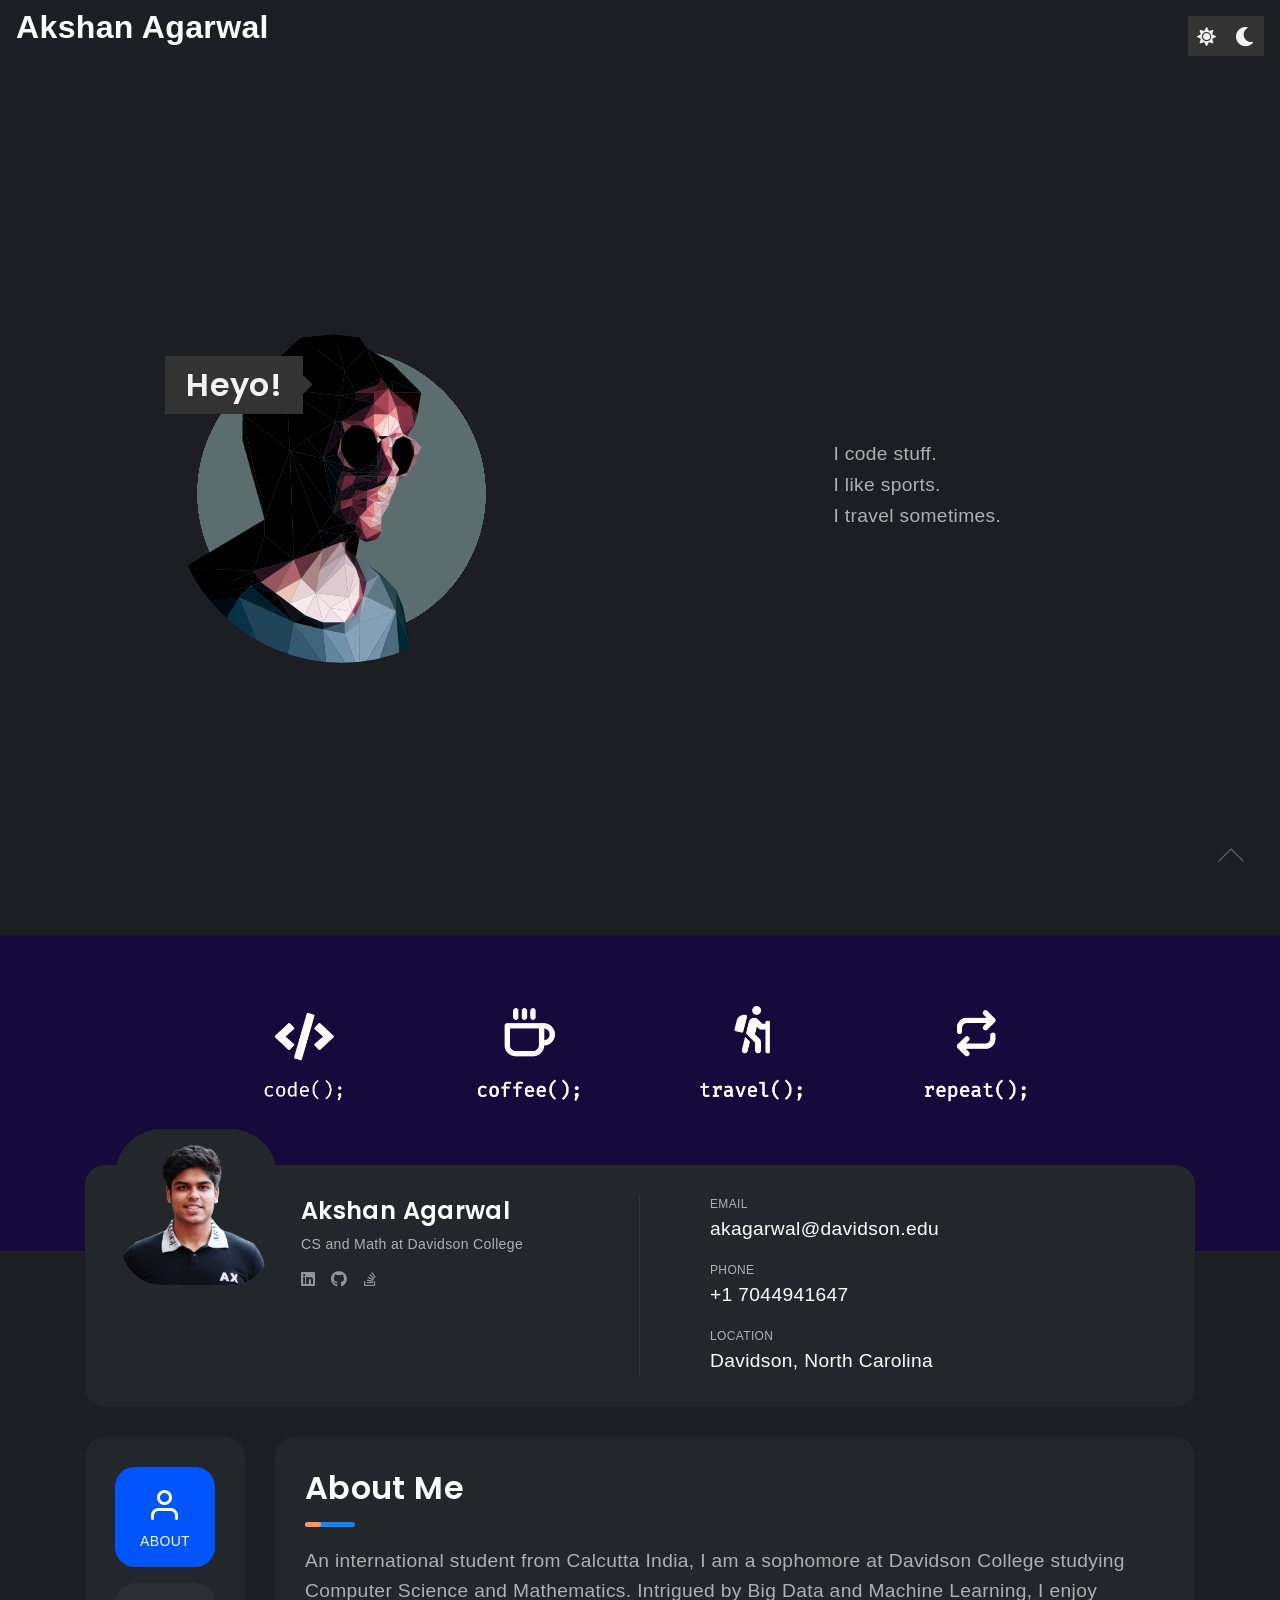
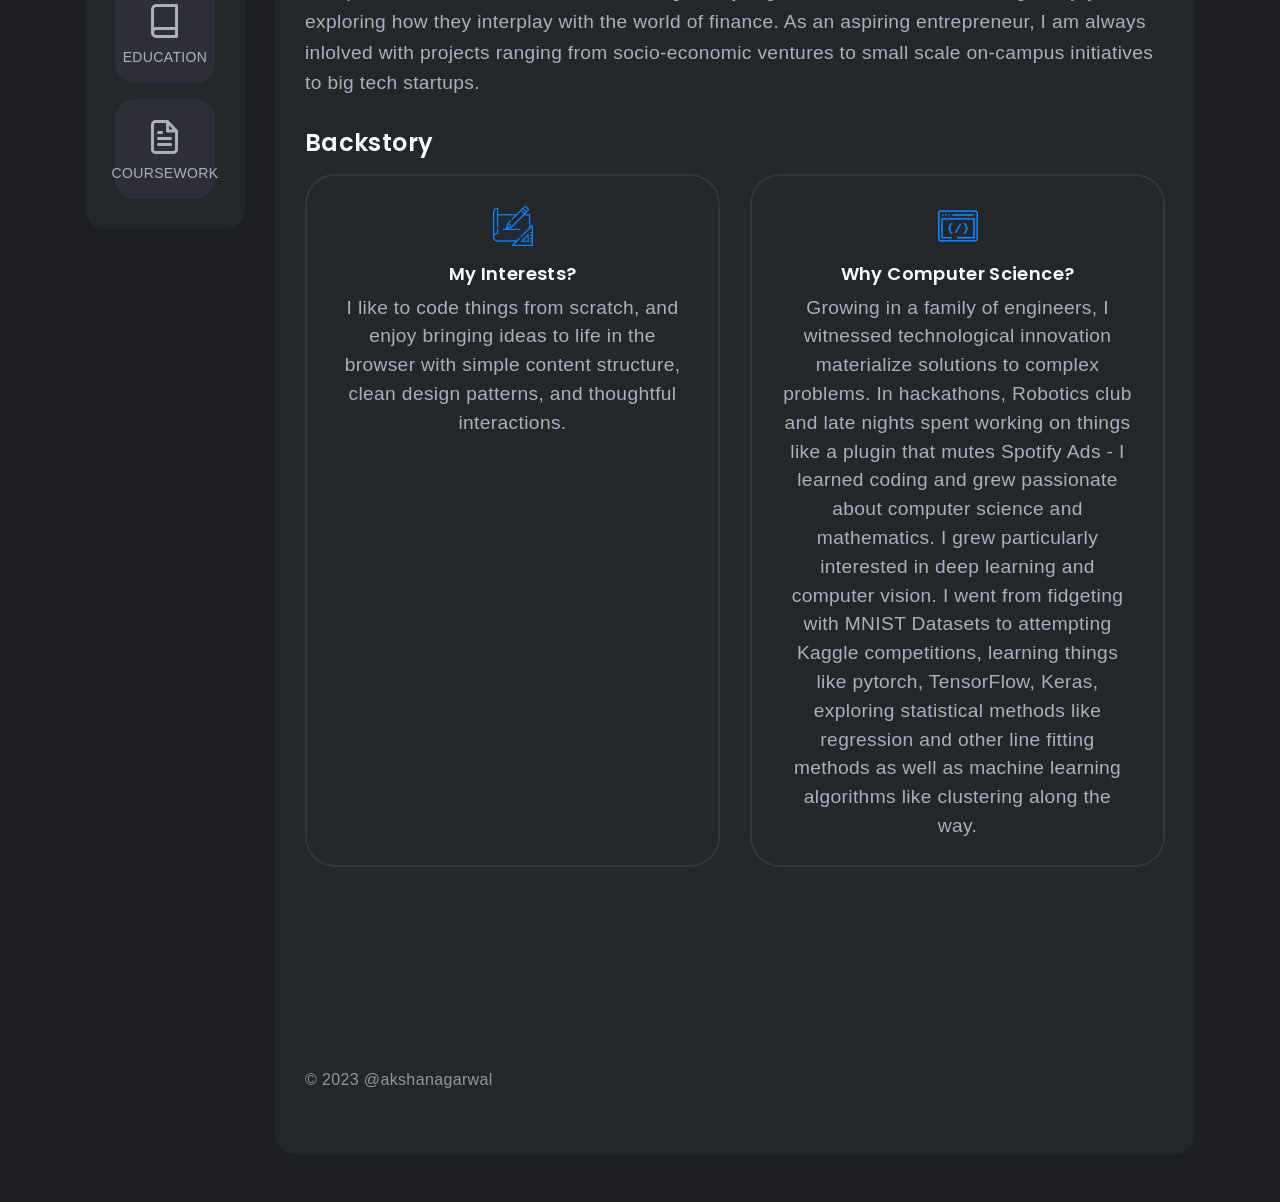
==== commit ba79e61a: "coursework" ====
--- a/index.html
+++ b/index.html
@@ -133,8 +133,8 @@
 							<li class="nav__item"><a class="active" href="#about-tab"><i class="icon-user"></i>About</a>
 							</li>
 							<li class="nav__item"><a href="#education-tab"><i class="icon-book"></i>Education</a></li>
-							<li class="nav__item"><a href="#experiences-tab"><i class="icon-file-text"></i>Experience</a></li>
-							<li class="nav__item"><a href="lab/lab-7-multiple-views-AkshanAgarwal7882/trails-skeleton/index.html"><i class="icon-file-text"></i>Coursework</a></li>
+							<li class="nav__item"><a href="#experiences-tab"><i class="icon-file-text"></i>Coursework</a></li>
+							<!-- <li class="nav__item"><a href="trails-skeleton/index.html"><i class="icon-file-text"></i>Coursework</a></li> -->
 							<!-- <li class="nav__item"><a href="#works-tab"><i class="icon-codesandbox"></i>Works</a></li> -->
 							<!-- <li class="nav__item"><a href="#blog-tab"><i class="icon-book-open"></i>Projects</a></li> -->
 							<!-- <a href="about.html">Go to About Page</a> -->
@@ -483,18 +483,21 @@
 								<div class="pb-2">
 									<h1 class="title title--h1 first-title title__separate"><img class="title-icon"
 										src="assets/icons/education.png"
-										alt="" /> Education</h1>
+										alt="" /> Coursework</h1>
 								</div>
 
 								<!-- Experience -->
 								<div class="row">
 									<div class="col-12">
-										<h2 class="title title--h3"> Davidson College</h2>
+										<h2 class="title title--h3">CSC 362: Data Visualization</h2>
 										<div class="timeline">
 											<!-- Item -->
 											<article class="timeline__item">
-												<h5 class="title title--h5 timeline__title">B.Sc. in Computer Science and Mathematics</h5>
-												<span class="timeline__period"><b>GPA: 3.97 | SAT:1570 | 2026</b></span> <br>
+											
+																			<!-- <li class="nav__item"><a href="trails-skeleton/index.html"><i class="icon-file-text"></i>Coursework</a></li> -->
+
+												<h5 class="title title--h5 timeline__title"><a href="trails-skeleton/index.html"><i class="icon-file-text"></i>Lab 7</a></h5>
+												<!-- <span class="timeline__period"><b>GPA: 3.97 | SAT:1570 | 2026</b></span> <br> -->
 												<!-- <p class="timeline__description"> simply dummy text of the printing and typesetting industry. Lorem Ipsum has been the industry's standard dummy text ever since the 1500s, when an unknown printer took a galley of type and scrambled it to make.</p> -->
 											</article>
 
@@ -508,26 +511,26 @@
 
 											<!-- Item -->
 											<article class="timeline__item">
-												<h5 class="title title--h5 timeline__title">Relevant Coursework</h5>
-												<span class="timeline__period">Discrete Strucutres, Calculus 3, Data Strucutres, Applied Cryptography, Computer Graphics, Machine Reasoning, Introduction to Accounting</span>
+												<h5 class="title title--h5 timeline__title">Lab 8</h5>
+												<!-- <span class="timeline__period">Discrete Strucutres, Calculus 3, Data Strucutres, Applied Cryptography, Computer Graphics, Machine Reasoning, Introduction to Accounting</span> -->
 												<!-- <p class="timeline__description"> simply dummy text of the printing and typesetting industry. Lorem Ipsum has been the industry's standard dummy text ever since the 1500s, when an unknown printer took a galley of type and scrambled it to make.</p> -->
 											</article>
 										</div>
 									</div>
 
-									<div class="col-12">
+									<!-- <div class="col-12">
 										<h2 class="title title--h3"><img class="title-icon"
 												src="assets/icons/experience.png"
 												alt="" /> External Coursework</h2>
 										<div class="timeline">
-											
-											<!-- Item -->
-											<article class="timeline__item">
-												<h5 class="title title--h5 timeline__title">MIT 6.172 Performance Engineering of Software Systems</h5>
+											 -->
+											<!-- Item -->
+											<!-- <article class="timeline__item">
+												<h5 class="title title--h5 timeline__title">MIT 6.172 Performance Engineering of Software Systems</h5> -->
 												<!-- <span class="timeline__period"></span><br>
 												<span class="timeline__period"> </span> -->
 <!-- 												<p class="timeline__description">Contrary to popular belief, Lorem Ipsum is not simply random text. It has roots in a piece of classical Latin literature from 45 BC, making it over 2000 years old.</p> -->
-											</article>
+											<!-- </article> -->
 											
 
 											<!-- Item -->
@@ -539,38 +542,38 @@
 											<!-- </article> -->
 											
 											<!-- Item -->
-											<article class="timeline__item">
-												<h5 class="title title--h5 timeline__title">Crash Course on Full Stack Development by Angela Yu</h5>
+											<!-- <article class="timeline__item">
+												<h5 class="title title--h5 timeline__title">Crash Course on Full Stack Development by Angela Yu</h5> -->
 												<!-- <span class="timeline__period"></span><br>
 												<span class="timeline__period"> </span> -->
 <!-- 												<p class="timeline__description">Contrary to popular belief, Lorem Ipsum is not simply random text. It has roots in a piece of classical Latin literature from 45 BC, making it over 2000 years old.</p> -->
-											</article>
-
-											<!-- Item -->
-											<article class="timeline__item">
+											<!-- </article> -->
+
+											<!-- Item -->
+											<!-- <article class="timeline__item">
 												<h5 class="title title--h5 timeline__title">Training the Street</h5>
-												<span class="timeline__period">What's in the Bank ,  Corporate Valuation</span><br>
+												<span class="timeline__period">What's in the Bank ,  Corporate Valuation</span><br> -->
 												<!-- <span class="timeline__period">At <b>Print Wizard - Dhaka</b> </span> -->
 <!-- 												<p class="timeline__description">Contrary to popular belief, Lorem Ipsum is not simply random text. It has roots in a piece of classical Latin literature from 45 BC, making it over 2000 years old.</p> -->
-											</article>
-										</div>
-									</div>
-								</div>
-								<div class="col-12">
+											<!-- </article>
+										</div>
+									</div>
+								</div> -->
+								<!-- <div class="col-12">
 									<h2 class="title title--h3"><img class="title-icon"
 											src="assets/icons/experience.png"
 											alt="" /> Don Bosco High School | Calcutta,  India</h2>
-									<div class="timeline">
+									<div class="timeline"> -->
 										<!-- Item -->
-										<article class="timeline__item">
+										<!-- <article class="timeline__item">
 											<h5 class="title title--h5 timeline__title">Indian School Cetrificate - Science Stream</h5>
-											<span class="timeline__period">ISC: 98.7% | Class Rank : 1</span><br>
+											<span class="timeline__period">ISC: 98.7% | Class Rank : 1</span><br> -->
 											<!-- <span class="timeline__period"> </span> -->
 <!-- 												<p class="timeline__description">Contrary to popular belief, Lorem Ipsum is not simply random text. It has roots in a piece of classical Latin literature from 45 BC, making it over 2000 years old.</p> -->
-										</article>
+										<!-- </article> -->
 										
 
-									</div>
+									<!-- </div> -->
 								</div>
 										
 
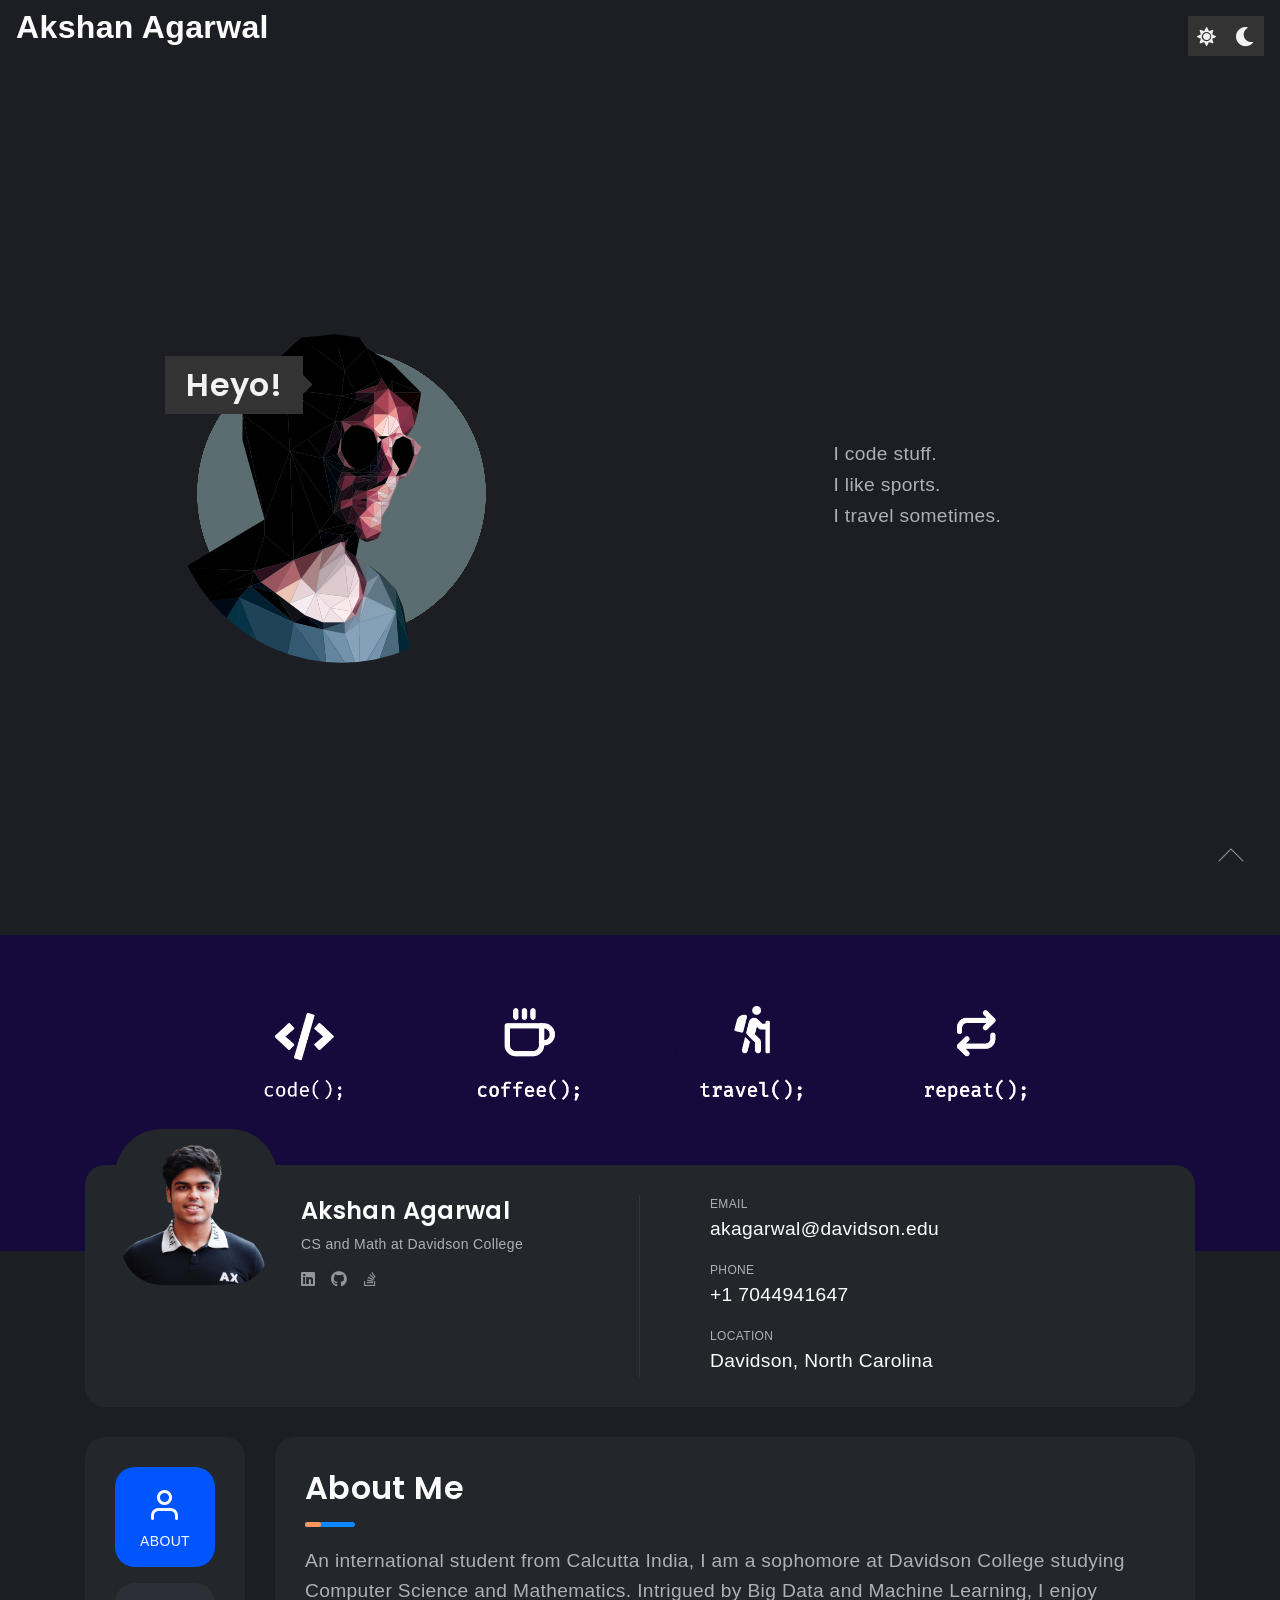
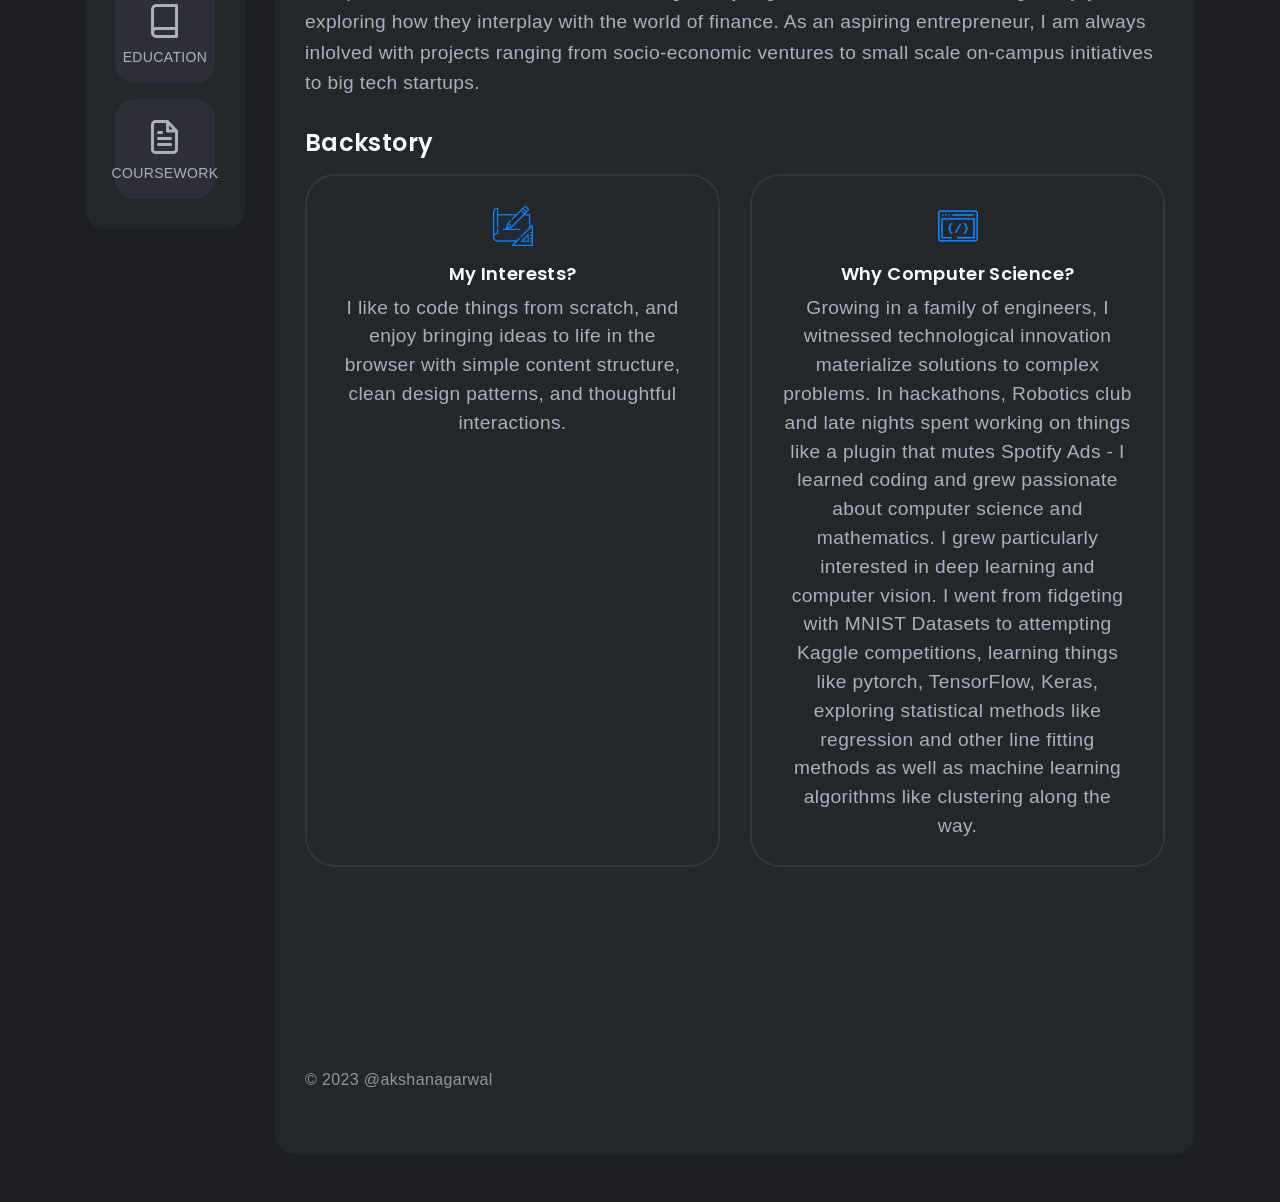
==== commit 2631a36a: "bug 1" ====
--- a/index.html
+++ b/index.html
@@ -511,7 +511,7 @@
 
 											<!-- Item -->
 											<article class="timeline__item">
-												<h5 class="title title--h5 timeline__title">Lab 8</h5>
+												<h5 class="title title--h5 timeline__title"><a href="lab8/lab-8-advanced-topics-AkshanAgarwal7882/index.html"><i class="icon-file-text"></i>Lab 8</a></h5>
 												<!-- <span class="timeline__period">Discrete Strucutres, Calculus 3, Data Strucutres, Applied Cryptography, Computer Graphics, Machine Reasoning, Introduction to Accounting</span> -->
 												<!-- <p class="timeline__description"> simply dummy text of the printing and typesetting industry. Lorem Ipsum has been the industry's standard dummy text ever since the 1500s, when an unknown printer took a galley of type and scrambled it to make.</p> -->
 											</article>
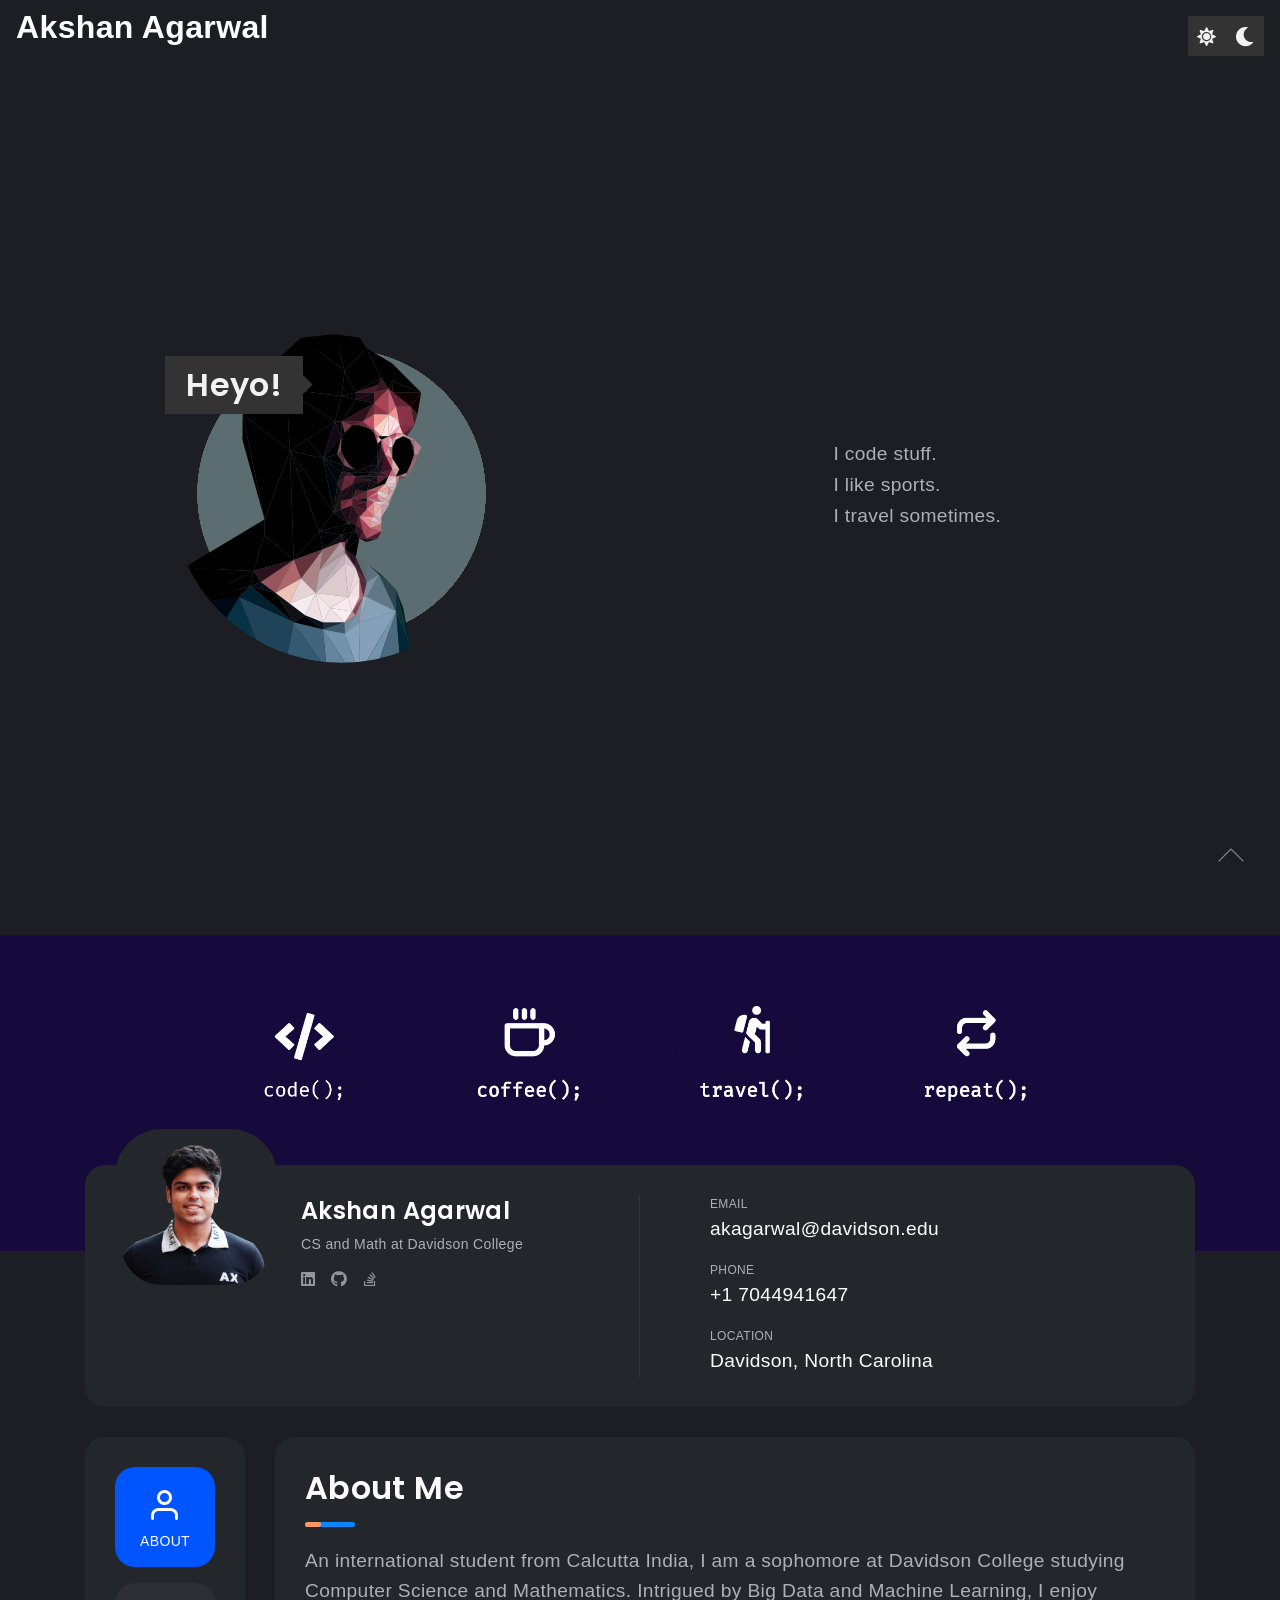
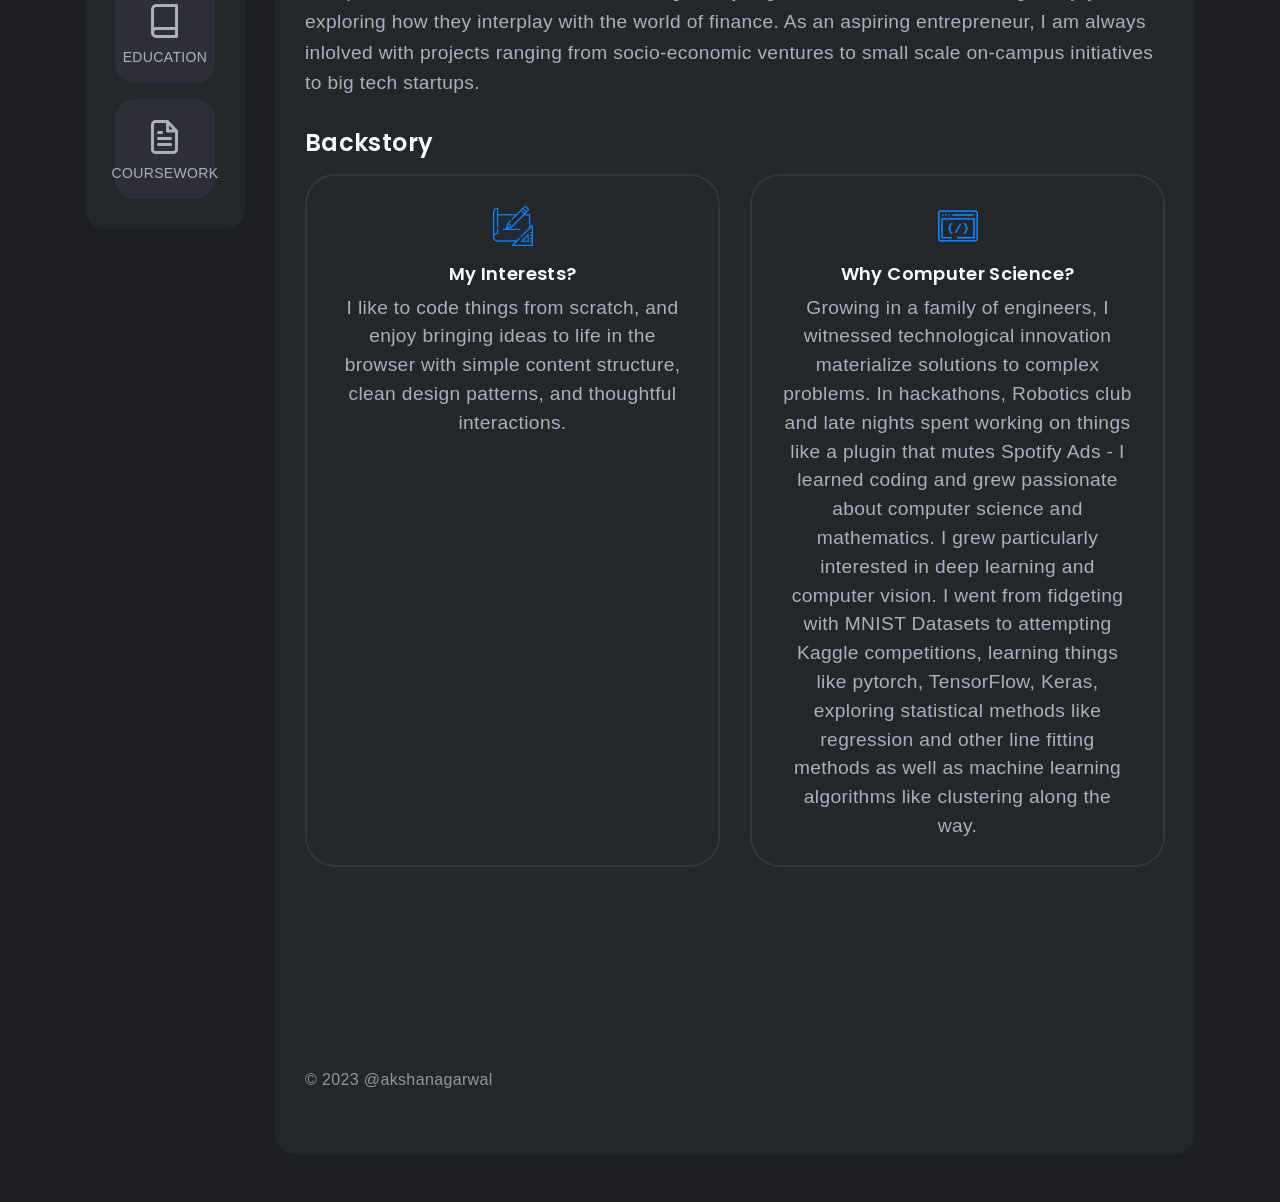
==== commit c75bceee: "Final Project" ====
--- a/index.html
+++ b/index.html
@@ -496,7 +496,7 @@
 											
 																			<!-- <li class="nav__item"><a href="trails-skeleton/index.html"><i class="icon-file-text"></i>Coursework</a></li> -->
 
-												<h5 class="title title--h5 timeline__title"><a href="trails-skeleton/index.html"><i class="icon-file-text"></i>Lab 7</a></h5>
+												<h5 class="title title--h5 timeline__title"><a href="Final/DataVisFinal/index.html"><i class="icon-file-text"></i>Final Viz</a></h5>
 												<!-- <span class="timeline__period"><b>GPA: 3.97 | SAT:1570 | 2026</b></span> <br> -->
 												<!-- <p class="timeline__description"> simply dummy text of the printing and typesetting industry. Lorem Ipsum has been the industry's standard dummy text ever since the 1500s, when an unknown printer took a galley of type and scrambled it to make.</p> -->
 											</article>
@@ -511,7 +511,7 @@
 
 											<!-- Item -->
 											<article class="timeline__item">
-												<h5 class="title title--h5 timeline__title"><a href="lab8/lab-8-advanced-topics-AkshanAgarwal7882/index.html"><i class="icon-file-text"></i>Lab 8</a></h5>
+												<h5 class="title title--h5 timeline__title"><a href="Lab8/index.html"><i class="icon-file-text"></i>Lab 8 - KPW</a></h5>
 												<!-- <span class="timeline__period">Discrete Strucutres, Calculus 3, Data Strucutres, Applied Cryptography, Computer Graphics, Machine Reasoning, Introduction to Accounting</span> -->
 												<!-- <p class="timeline__description"> simply dummy text of the printing and typesetting industry. Lorem Ipsum has been the industry's standard dummy text ever since the 1500s, when an unknown printer took a galley of type and scrambled it to make.</p> -->
 											</article>
@@ -730,8 +730,8 @@
 											<img class="cover lazyload" src="assets/img/blog_1.png" alt="PHP তে দুটি সিকিউরিটি মেইনটেইন করার পদ্ধতি" />
 										</div>
 										<div class="news-item__caption">
-											<h2 class="title title--h4">PHP তে দুটি সিকিউরিটি মেইনটেইন করার পদ্ধতি</h2>
-											<p>আজ আমরা WEB এর সবথেকে বড় এবং প্রচলিত দুটি সিকিউরিটি দুর্বলতা নিয়ে আলোচনা করবো। আপনারা যারা....</p>
+											<h2 class="title title--h4">PHP </h2>
+											<p></p>
 										</div>
 									</article>
 
